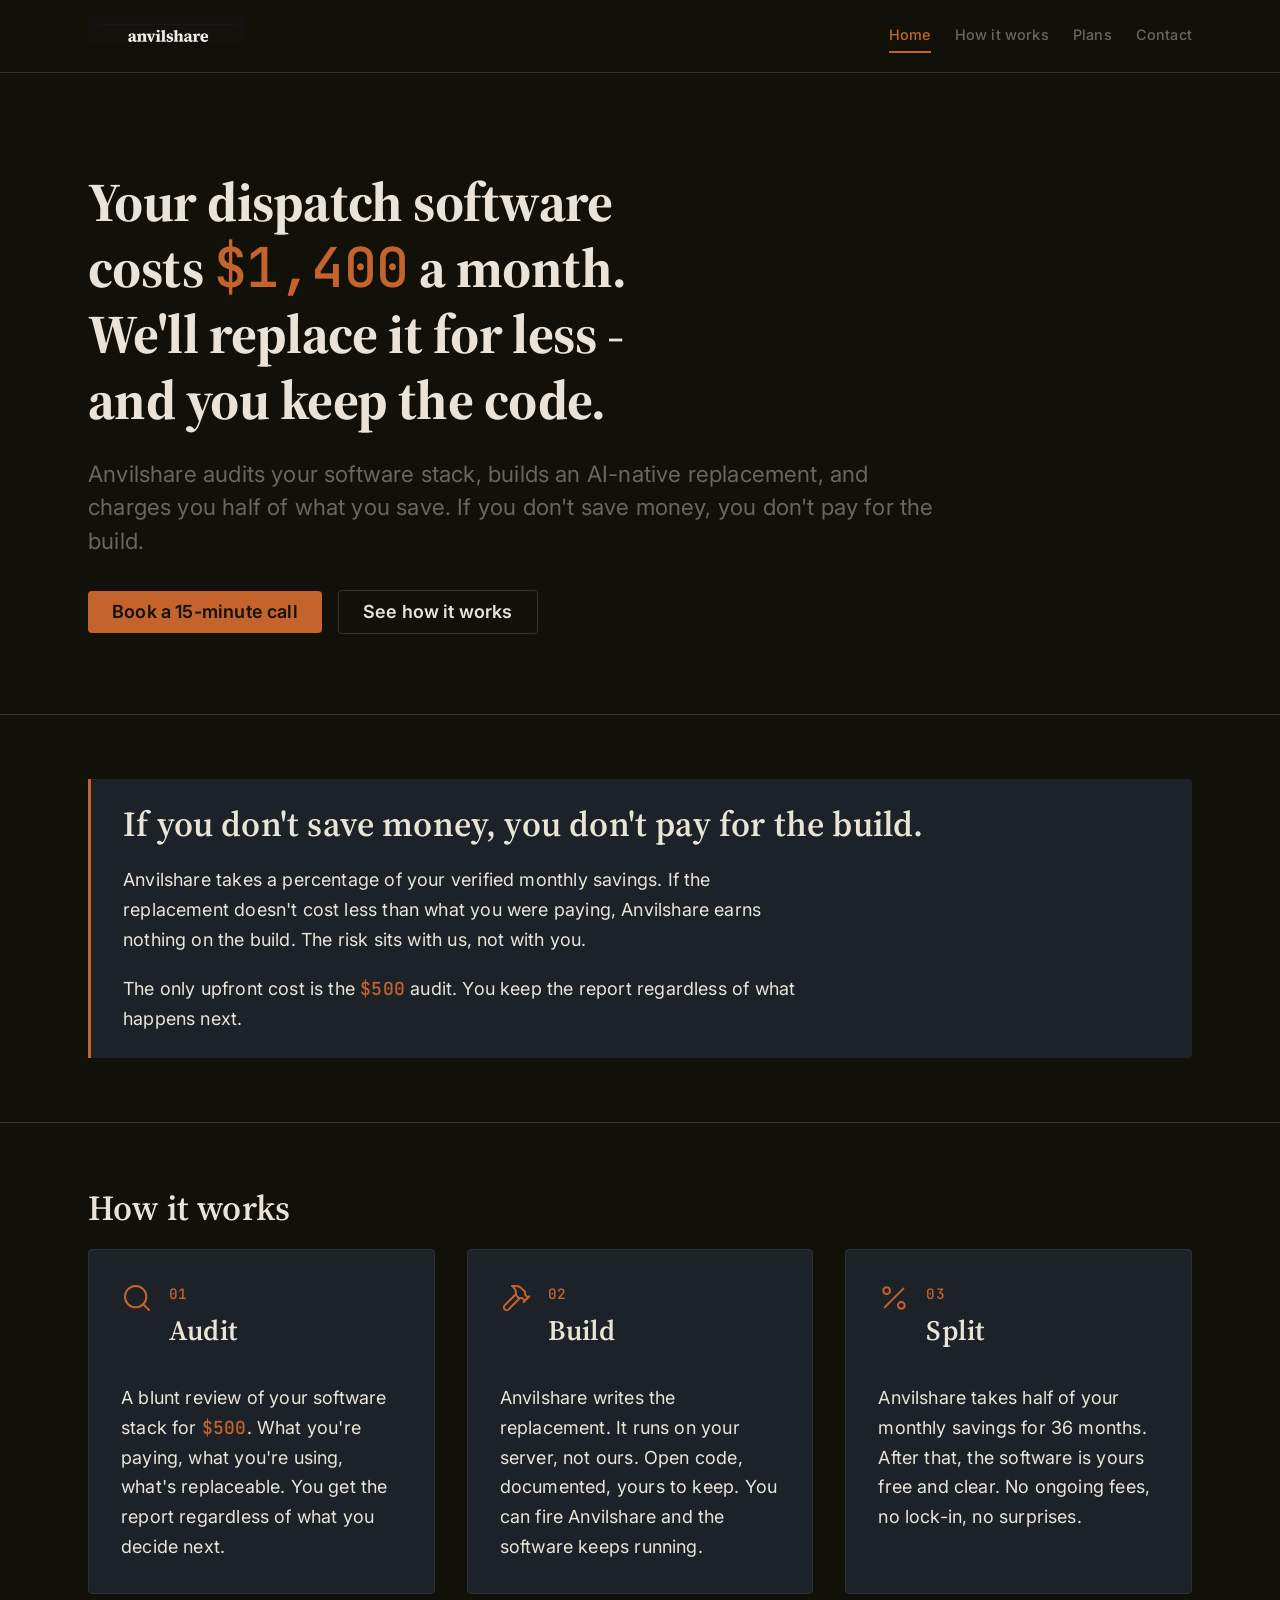
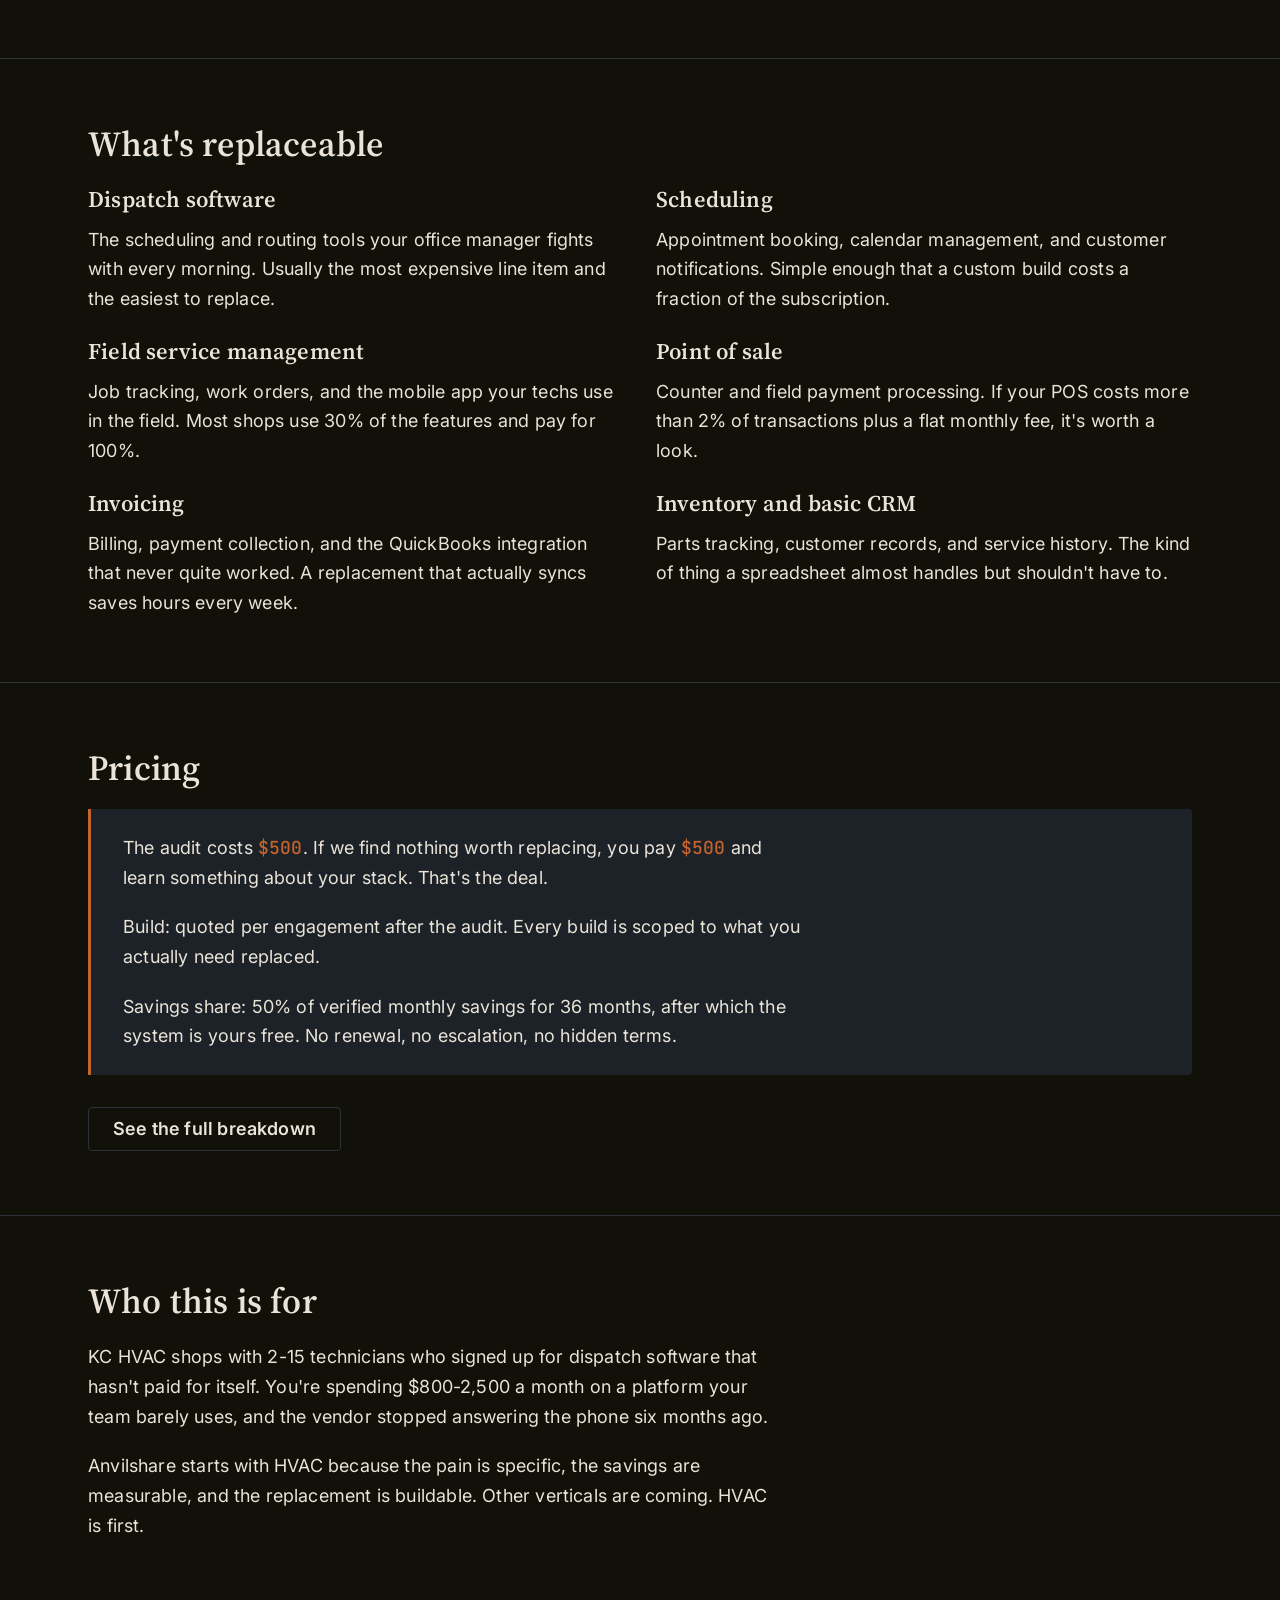
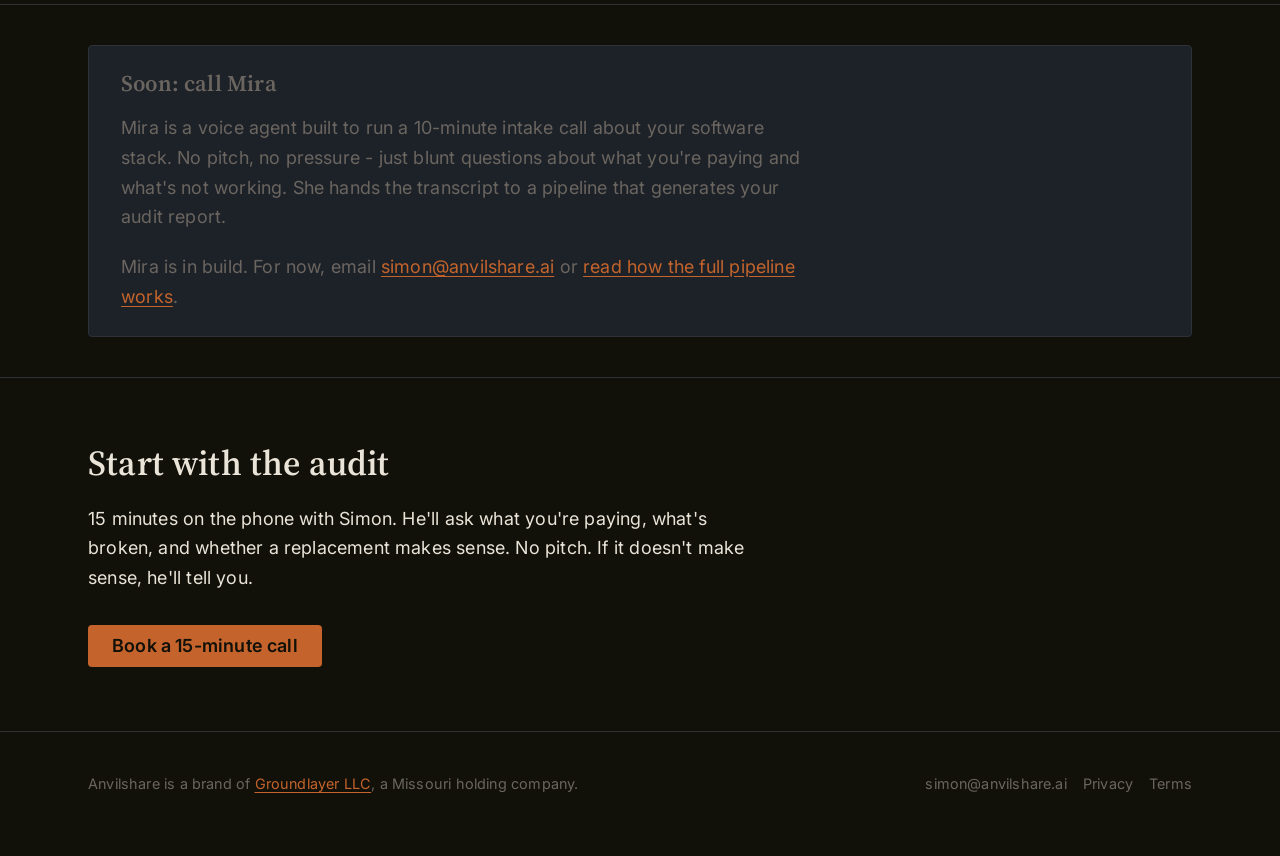
==== index.html @ 8e8bcecc "Swap SVG logo to baked PNG; drop scratch BRIEF The wordmark SVG referenced Google Fonts by name, whi" ====
<!DOCTYPE html>
<html lang="en">
<head>
  <meta charset="utf-8">
  <meta name="viewport" content="width=device-width, initial-scale=1">
  <title>Anvilshare - Replace your expensive software. Keep the code.</title>
  <meta name="description" content="Anvilshare audits your software stack, builds an AI-native replacement, and charges you half of what you save. If you don't save money, you don't pay for the build.">
  <link rel="icon" href="/assets/favicon.svg" type="image/svg+xml">
  <link rel="preconnect" href="https://fonts.googleapis.com">
  <link rel="preconnect" href="https://fonts.gstatic.com" crossorigin>
  <link href="https://fonts.googleapis.com/css2?family=Source+Serif+4:wght@400;600;700&family=Inter:wght@400;500;600;700&family=JetBrains+Mono:wght@400;500&display=swap" rel="stylesheet">
  <link rel="stylesheet" href="/css/site.css">
</head>
<body>

  <a href="#main" class="skip-link">Skip to content</a>

  <!-- Header -->
  <header class="site-header">
    <div class="container">
      <a href="/" aria-label="Anvilshare home">
        <img src="/assets/logo.png" alt="Anvilshare wordmark, lowercase heavy serif with an amber bar beneath." class="site-logo" width="280" height="70">
      </a>
      <nav class="site-nav" aria-label="Main navigation">
        <a href="/" aria-current="page">Home</a>
        <a href="/how-it-works.html">How it works</a>
        <a href="/plans.html">Plans</a>
        <a href="/contact.html">Contact</a>
      </nav>
    </div>
  </header>

  <!-- Main content -->
  <main id="main">

    <!-- Hero -->
    <section class="hero">
      <div class="container">
        <h1>Your dispatch software costs <span class="mono-price">$1,400</span> a month. We'll replace it for less - and you keep the code.</h1>
        <p class="subhead">Anvilshare audits your software stack, builds an AI-native replacement, and charges you half of what you save. If you don't save money, you don't pay for the build.</p>
        <div class="cta-group">
          <a href="mailto:simon@anvilshare.ai?subject=Anvilshare%20intro%20call&amp;body=Hi%20Simon,%20I%27d%20like%20to%20set%20up%20a%2015-minute%20call%20to%20talk%20about..." class="btn btn-primary">Book a 15-minute call</a>
          <a href="/how-it-works.html" class="btn btn-secondary">See how it works</a>
        </div>
      </div>
    </section>

    <hr class="rule">

    <!-- The bet -->
    <section class="section" aria-labelledby="the-bet">
      <div class="container">
        <div class="callout">
          <h2 id="the-bet">If you don't save money, you don't pay for the build.</h2>
          <p>Anvilshare takes a percentage of your verified monthly savings. If the replacement doesn't cost less than what you were paying, Anvilshare earns nothing on the build. The risk sits with us, not with you.</p>
          <p>The only upfront cost is the <span class="mono-price">$500</span> audit. You keep the report regardless of what happens next.</p>
        </div>
      </div>
    </section>

    <hr class="rule">

    <!-- How it works - Wright triplet -->
    <section class="section" aria-labelledby="how-it-works">
      <div class="container">
        <h2 id="how-it-works">How it works</h2>
        <div class="grid-3">

          <!-- Step 1: Audit -->
          <div class="card">
            <div class="card-header">
              <svg class="card-icon" xmlns="http://www.w3.org/2000/svg" width="32" height="32" viewBox="0 0 24 24" fill="none" stroke="currentColor" stroke-width="1.5" stroke-linecap="round" stroke-linejoin="round" aria-hidden="true"><circle cx="11" cy="11" r="8"/><path d="m21 21-4.3-4.3"/></svg>
              <div>
                <p class="step-number">01</p>
                <h3>Audit</h3>
              </div>
            </div>
            <p>A blunt review of your software stack for <span class="mono-price">$500</span>. What you're paying, what you're using, what's replaceable. You get the report regardless of what you decide next.</p>
          </div>

          <!-- Step 2: Build -->
          <div class="card">
            <div class="card-header">
              <svg class="card-icon" xmlns="http://www.w3.org/2000/svg" width="32" height="32" viewBox="0 0 24 24" fill="none" stroke="currentColor" stroke-width="1.5" stroke-linecap="round" stroke-linejoin="round" aria-hidden="true"><path d="m15 12-8.5 8.5c-.83.83-2.17.83-3 0 0 0 0 0 0 0a2.12 2.12 0 0 1 0-3L12 9"/><path d="M17.64 15 22 10.64"/><path d="m20.91 11.7-1.25-1.25c-.6-.6-.93-1.4-.93-2.25v-.86L16.01 4.6a5.56 5.56 0 0 0-3.94-1.64H9l.92.82A6.18 6.18 0 0 1 12 8.4v1.56l2 2h2.47l2.26 1.91"/></svg>
              <div>
                <p class="step-number">02</p>
                <h3>Build</h3>
              </div>
            </div>
            <p>Anvilshare writes the replacement. It runs on your server, not ours. Open code, documented, yours to keep. You can fire Anvilshare and the software keeps running.</p>
          </div>

          <!-- Step 3: Split -->
          <div class="card">
            <div class="card-header">
              <svg class="card-icon" xmlns="http://www.w3.org/2000/svg" width="32" height="32" viewBox="0 0 24 24" fill="none" stroke="currentColor" stroke-width="1.5" stroke-linecap="round" stroke-linejoin="round" aria-hidden="true"><line x1="19" y1="5" x2="5" y2="19"/><circle cx="6.5" cy="6.5" r="2.5"/><circle cx="17.5" cy="17.5" r="2.5"/></svg>
              <div>
                <p class="step-number">03</p>
                <h3>Split</h3>
              </div>
            </div>
            <p>Anvilshare takes half of your monthly savings for 36 months. After that, the software is yours free and clear. No ongoing fees, no lock-in, no surprises.</p>
          </div>

        </div>
      </div>
    </section>

    <hr class="rule">

    <!-- What's replaceable -->
    <section class="section" aria-labelledby="replaceable">
      <div class="container">
        <h2 id="replaceable">What's replaceable</h2>
        <div class="grid-2">
          <div>
            <h4>Dispatch software</h4>
            <p>The scheduling and routing tools your office manager fights with every morning. Usually the most expensive line item and the easiest to replace.</p>

            <h4 class="mt-6">Field service management</h4>
            <p>Job tracking, work orders, and the mobile app your techs use in the field. Most shops use 30% of the features and pay for 100%.</p>

            <h4 class="mt-6">Invoicing</h4>
            <p>Billing, payment collection, and the QuickBooks integration that never quite worked. A replacement that actually syncs saves hours every week.</p>
          </div>
          <div>
            <h4>Scheduling</h4>
            <p>Appointment booking, calendar management, and customer notifications. Simple enough that a custom build costs a fraction of the subscription.</p>

            <h4 class="mt-6">Point of sale</h4>
            <p>Counter and field payment processing. If your POS costs more than 2% of transactions plus a flat monthly fee, it's worth a look.</p>

            <h4 class="mt-6">Inventory and basic CRM</h4>
            <p>Parts tracking, customer records, and service history. The kind of thing a spreadsheet almost handles but shouldn't have to.</p>
          </div>
        </div>
      </div>
    </section>

    <hr class="rule">

    <!-- Pricing row -->
    <section class="section" aria-labelledby="pricing">
      <div class="container">
        <h2 id="pricing">Pricing</h2>
        <div class="callout">
          <p>The audit costs <span class="mono-price">$500</span>. If we find nothing worth replacing, you pay <span class="mono-price">$500</span> and learn something about your stack. That's the deal.</p>
          <p>Build: quoted per engagement after the audit. Every build is scoped to what you actually need replaced.</p>
          <p>Savings share: 50% of verified monthly savings for 36 months, after which the system is yours free. No renewal, no escalation, no hidden terms.</p>
        </div>
        <div class="cta-group">
          <a href="/plans.html" class="btn btn-secondary">See the full breakdown</a>
        </div>
      </div>
    </section>

    <hr class="rule">

    <!-- Who this is for -->
    <section class="section" aria-labelledby="who">
      <div class="container">
        <h2 id="who">Who this is for</h2>
        <p>KC HVAC shops with 2-15 technicians who signed up for dispatch software that hasn't paid for itself. You're spending $800-2,500 a month on a platform your team barely uses, and the vendor stopped answering the phone six months ago.</p>
        <p>Anvilshare starts with HVAC because the pain is specific, the savings are measurable, and the replacement is buildable. Other verticals are coming. HVAC is first.</p>
      </div>
    </section>

    <hr class="rule">

    <!-- Mira tease -->
    <section class="section-sm" aria-labelledby="mira">
      <div class="container">
        <div class="mira-panel">
          <h3 id="mira">Soon: call Mira</h3>
          <p class="text-muted">Mira is a voice agent built to run a 10-minute intake call about your software stack. No pitch, no pressure - just blunt questions about what you're paying and what's not working. She hands the transcript to a pipeline that generates your audit report.</p>
          <p class="text-muted">Mira is in build. For now, email <a href="mailto:simon@anvilshare.ai">simon@anvilshare.ai</a> or <a href="/how-it-works.html">read how the full pipeline works</a>.</p>
        </div>
      </div>
    </section>

    <hr class="rule">

    <!-- Final CTA -->
    <section class="section" aria-labelledby="cta-final">
      <div class="container">
        <h2 id="cta-final">Start with the audit</h2>
        <p>15 minutes on the phone with Simon. He'll ask what you're paying, what's broken, and whether a replacement makes sense. No pitch. If it doesn't make sense, he'll tell you.</p>
        <div class="cta-group">
          <a href="mailto:simon@anvilshare.ai?subject=Anvilshare%20intro%20call&amp;body=Hi%20Simon,%20I%27d%20like%20to%20set%20up%20a%2015-minute%20call%20to%20talk%20about..." class="btn btn-primary">Book a 15-minute call</a>
        </div>
      </div>
    </section>

  </main>

  <!-- Footer -->
  <footer class="site-footer">
    <div class="container">
      <div class="footer-inner">
        <p>Anvilshare is a brand of <a href="https://groundlayer.co">Groundlayer LLC</a>, a Missouri holding company.</p>
        <ul class="footer-links">
          <li><a href="mailto:simon@anvilshare.ai">simon@anvilshare.ai</a></li>
          <li><a href="/privacy.html">Privacy</a></li>
          <li><a href="/terms.html">Terms</a></li>
        </ul>
      </div>
    </div>
  </footer>

</body>
</html>
---- css/site.css ----
/* ==========================================================================
   Anvilshare - Forge Flavor
   Single stylesheet. No frameworks. Hand-written.
   Family law: BRAND-FAMILY.md | Flavor: anvilshare/BRAND.md
   ========================================================================== */

/* --------------------------------------------------------------------------
   1. Custom Properties (Flavor Tokens)
   -------------------------------------------------------------------------- */

:root {
  /* Palette */
  --forge-dark: #111009;
  --steel: #1D2228;
  --iron-glow: #C4642C;
  --ember: #E8960E;
  --chalk: #EAE4D8;
  --ash: #6B6560;
  --rule: #2E3238;
  --success: #2E7D52;
  --error: #B03030;

  /* Derived */
  --iron-glow-hover: #A85323;
  --steel-alt: #252D35;

  /* Typography */
  --font-display: "Source Serif 4", Georgia, serif;
  --font-body: "Inter", system-ui, sans-serif;
  --font-mono: "JetBrains Mono", "Courier New", monospace;

  /* Type scale: 1.250 Major Third, base 18px */
  --text-xs: 0.64rem;     /* ~11.5px */
  --text-sm: 0.8rem;      /* ~14.4px */
  --text-base: 1rem;      /* 18px */
  --text-md: 1.25rem;     /* 22.5px */
  --text-lg: 1.563rem;    /* ~28px */
  --text-xl: 1.953rem;    /* ~35px */
  --text-2xl: 2.441rem;   /* ~44px */
  --text-3xl: 3.052rem;   /* ~55px */

  /* Spacing (4px base) */
  --space-1: 4px;
  --space-2: 8px;
  --space-3: 12px;
  --space-4: 16px;
  --space-5: 20px;
  --space-6: 24px;
  --space-8: 32px;
  --space-10: 40px;
  --space-12: 48px;
  --space-16: 64px;
  --space-20: 80px;
  --space-24: 96px;

  /* Layout */
  --max-width: 1200px;
  --max-line: 62ch;
  --baseline: 8px;
  --radius: 4px;
  --radius-none: 0px;

  /* Shadows (dark ground values) */
  --shadow-rest: 0 1px 2px rgba(0,0,0,0.2);
  --shadow-hover: 0 4px 12px rgba(0,0,0,0.25);

  /* Focus */
  --focus-ring: 2px solid var(--iron-glow);
  --focus-offset: 2px;
}

/* --------------------------------------------------------------------------
   2. Reset + Base
   -------------------------------------------------------------------------- */

*,
*::before,
*::after {
  box-sizing: border-box;
  margin: 0;
  padding: 0;
}

html {
  font-size: 18px;
  -webkit-text-size-adjust: 100%;
  scroll-behavior: smooth;
}

body {
  font-family: var(--font-body);
  font-size: var(--text-base);
  font-weight: 400;
  line-height: 1.65;
  letter-spacing: 0.01em;
  color: var(--chalk);
  background-color: var(--forge-dark);
  -webkit-font-smoothing: antialiased;
  -moz-osx-font-smoothing: grayscale;
}

img,
svg {
  display: block;
  max-width: 100%;
  height: auto;
}

a {
  color: var(--iron-glow);
  text-decoration: underline;
  text-underline-offset: 3px;
  transition: color 0.15s ease;
}

a:hover {
  color: var(--ember);
}

a:focus-visible {
  outline: var(--focus-ring);
  outline-offset: var(--focus-offset);
  border-radius: 2px;
}

::selection {
  background-color: var(--iron-glow);
  color: var(--forge-dark);
}

/* --------------------------------------------------------------------------
   3. Typography
   -------------------------------------------------------------------------- */

h1, h2, h3, h4, h5, h6 {
  font-family: var(--font-display);
  font-weight: 700;
  line-height: 1.2;
  color: var(--chalk);
  text-align: left;
}

h1 {
  font-size: var(--text-2xl);
  letter-spacing: -0.01em;
  margin-bottom: var(--space-6);
}

h2 {
  font-size: var(--text-xl);
  font-weight: 600;
  margin-bottom: var(--space-5);
}

h3 {
  font-size: var(--text-lg);
  font-weight: 600;
  margin-bottom: var(--space-4);
}

h4 {
  font-size: var(--text-md);
  font-weight: 600;
  margin-bottom: var(--space-3);
}

p {
  max-width: var(--max-line);
  margin-bottom: var(--space-5);
}

p:last-child {
  margin-bottom: 0;
}

strong {
  font-weight: 600;
}

small {
  font-size: var(--text-sm);
  color: var(--ash);
}

.mono {
  font-family: var(--font-mono);
  font-weight: 400;
}

.mono-price {
  font-family: var(--font-mono);
  font-weight: 500;
  color: var(--iron-glow);
}

.text-muted {
  color: var(--ash);
}

.text-ember {
  color: var(--ember);
}

/* --------------------------------------------------------------------------
   4. Layout
   -------------------------------------------------------------------------- */

.container {
  width: 100%;
  max-width: var(--max-width);
  margin: 0 auto;
  padding-left: var(--space-6);
  padding-right: var(--space-6);
}

.section {
  padding-top: var(--space-16);
  padding-bottom: var(--space-16);
}

.section-sm {
  padding-top: var(--space-10);
  padding-bottom: var(--space-10);
}

/* Wright pencil line */
.rule {
  border: none;
  border-top: 1px solid var(--rule);
  margin: 0;
}

.rule-section {
  border: none;
  border-top: 1px solid var(--rule);
  margin: var(--space-16) 0;
}

/* Grid: Wright triplet (3-column) */
.grid-3 {
  display: grid;
  grid-template-columns: 1fr;
  gap: var(--space-8);
}

.grid-2 {
  display: grid;
  grid-template-columns: 1fr;
  gap: var(--space-8);
}

/* --------------------------------------------------------------------------
   5. Header + Navigation
   -------------------------------------------------------------------------- */

.site-header {
  border-bottom: 1px solid var(--rule);
  padding: var(--space-4) 0;
}

.site-header .container {
  display: flex;
  align-items: center;
  justify-content: space-between;
  gap: var(--space-6);
}

.site-logo {
  display: block;
  height: 40px;
  width: auto;
  flex-shrink: 0;
}

.site-logo:focus-visible {
  outline: var(--focus-ring);
  outline-offset: var(--focus-offset);
}

.site-nav {
  display: flex;
  align-items: center;
  gap: var(--space-6);
  overflow-x: auto;
  -webkit-overflow-scrolling: touch;
  scrollbar-width: none;
}

.site-nav::-webkit-scrollbar {
  display: none;
}

.site-nav a {
  font-family: var(--font-body);
  font-size: var(--text-sm);
  font-weight: 500;
  color: var(--ash);
  text-decoration: none;
  white-space: nowrap;
  padding: var(--space-1) 0;
  border-bottom: 2px solid transparent;
  transition: color 0.15s ease, border-color 0.15s ease;
}

.site-nav a:hover,
.site-nav a[aria-current="page"] {
  color: var(--iron-glow);
  border-bottom-color: var(--iron-glow);
}

.site-nav a:focus-visible {
  outline: var(--focus-ring);
  outline-offset: var(--focus-offset);
  border-radius: 2px;
}

/* --------------------------------------------------------------------------
   6. Buttons
   -------------------------------------------------------------------------- */

.btn {
  display: inline-block;
  font-family: var(--font-body);
  font-size: var(--text-base);
  font-weight: 600;
  line-height: 1;
  text-decoration: none;
  border: none;
  border-radius: var(--radius);
  cursor: pointer;
  transition: background-color 0.15s ease;
  padding: var(--space-3) var(--space-6);
}

.btn:focus-visible {
  outline: var(--focus-ring);
  outline-offset: var(--focus-offset);
}

.btn-primary {
  background-color: var(--iron-glow);
  color: var(--forge-dark);
}

.btn-primary:hover {
  background-color: var(--iron-glow-hover);
  color: var(--forge-dark);
}

.btn-secondary {
  background-color: transparent;
  color: var(--chalk);
  border: 1px solid var(--rule);
}

.btn-secondary:hover {
  border-color: var(--ash);
  color: var(--chalk);
}

.btn-ghost {
  background-color: transparent;
  color: var(--iron-glow);
  padding: var(--space-2) var(--space-4);
}

.btn-ghost:hover {
  color: var(--ember);
}

.cta-group {
  display: flex;
  flex-wrap: wrap;
  align-items: center;
  gap: var(--space-4);
  margin-top: var(--space-8);
}

/* --------------------------------------------------------------------------
   7. Cards + Surfaces
   -------------------------------------------------------------------------- */

.card {
  background-color: var(--steel);
  border: 1px solid var(--rule);
  border-radius: var(--radius);
  padding: var(--space-8);
}

.card-header {
  display: flex;
  align-items: flex-start;
  gap: var(--space-4);
  margin-bottom: var(--space-5);
}

.card-icon {
  color: var(--iron-glow);
  flex-shrink: 0;
}

.callout {
  background-color: var(--steel);
  border-left: 3px solid var(--iron-glow);
  padding: var(--space-6) var(--space-8);
  border-radius: 0 var(--radius) var(--radius) 0;
}

.callout p {
  max-width: var(--max-line);
}

.surface-alt {
  background-color: var(--steel);
}

/* --------------------------------------------------------------------------
   8. Tables (zebra - steel/forge alternating)
   -------------------------------------------------------------------------- */

.table-wrap {
  overflow-x: auto;
  -webkit-overflow-scrolling: touch;
}

table {
  width: 100%;
  border-collapse: collapse;
  font-size: var(--text-base);
}

thead th {
  font-family: var(--font-display);
  font-weight: 600;
  font-size: var(--text-sm);
  letter-spacing: 0.04em;
  text-align: left;
  color: var(--ash);
  padding: var(--space-3) var(--space-4);
  border-bottom: 1px solid var(--rule);
}

tbody td {
  padding: var(--space-4);
  vertical-align: top;
  border-bottom: 1px solid var(--rule);
}

tbody tr:nth-child(odd) {
  background-color: var(--steel);
}

tbody tr:nth-child(even) {
  background-color: var(--forge-dark);
}

td .mono-price {
  font-size: var(--text-md);
}

/* --------------------------------------------------------------------------
   9. Hero
   -------------------------------------------------------------------------- */

.hero {
  padding-top: var(--space-20);
  padding-bottom: var(--space-16);
}

.hero h1 {
  font-size: var(--text-2xl);
  max-width: 20ch;
}

.hero .subhead {
  font-size: var(--text-md);
  color: var(--ash);
  max-width: var(--max-line);
  line-height: 1.5;
}

/* --------------------------------------------------------------------------
   10. How-it-works triplet
   -------------------------------------------------------------------------- */

.step-number {
  font-family: var(--font-mono);
  font-size: var(--text-sm);
  color: var(--iron-glow);
  font-weight: 500;
  margin-bottom: var(--space-2);
}

/* --------------------------------------------------------------------------
   11. FAQ
   -------------------------------------------------------------------------- */

.faq-item {
  padding: var(--space-6) 0;
  border-bottom: 1px solid var(--rule);
}

.faq-item:first-child {
  border-top: 1px solid var(--rule);
}

.faq-q {
  font-family: var(--font-display);
  font-size: var(--text-md);
  font-weight: 600;
  color: var(--chalk);
  margin-bottom: var(--space-3);
}

.faq-a {
  color: var(--ash);
  max-width: var(--max-line);
}

.faq-a p {
  color: var(--ash);
}

/* --------------------------------------------------------------------------
   12. Mira tease panel
   -------------------------------------------------------------------------- */

.mira-panel {
  background-color: var(--steel);
  border: 1px solid var(--rule);
  border-radius: var(--radius);
  padding: var(--space-6) var(--space-8);
}

.mira-panel h3 {
  font-size: var(--text-md);
  color: var(--ash);
}

.mira-panel.mira-disabled {
  opacity: 0.5;
}

/* --------------------------------------------------------------------------
   13. Footer
   -------------------------------------------------------------------------- */

.site-footer {
  border-top: 1px solid var(--rule);
  padding: var(--space-10) 0;
  font-size: var(--text-sm);
  color: var(--ash);
}

.footer-inner {
  display: flex;
  flex-wrap: wrap;
  justify-content: space-between;
  align-items: flex-start;
  gap: var(--space-6);
}

.footer-links {
  display: flex;
  flex-wrap: wrap;
  gap: var(--space-4);
  list-style: none;
}

.footer-links a {
  color: var(--ash);
  font-size: var(--text-sm);
  text-decoration: none;
}

.footer-links a:hover {
  color: var(--iron-glow);
}

/* --------------------------------------------------------------------------
   14. Utility classes
   -------------------------------------------------------------------------- */

.sr-only {
  position: absolute;
  width: 1px;
  height: 1px;
  padding: 0;
  margin: -1px;
  overflow: hidden;
  clip: rect(0, 0, 0, 0);
  white-space: nowrap;
  border: 0;
}

.mt-0 { margin-top: 0; }
.mb-0 { margin-bottom: 0; }
.mt-4 { margin-top: var(--space-4); }
.mt-6 { margin-top: var(--space-6); }
.mt-8 { margin-top: var(--space-8); }
.mb-4 { margin-bottom: var(--space-4); }
.mb-8 { margin-bottom: var(--space-8); }

/* --------------------------------------------------------------------------
   15. Focus + Accessibility
   -------------------------------------------------------------------------- */

:focus-visible {
  outline: var(--focus-ring);
  outline-offset: var(--focus-offset);
}

:focus:not(:focus-visible) {
  outline: none;
}

/* Skip link */
.skip-link {
  position: absolute;
  top: -100%;
  left: var(--space-4);
  background: var(--iron-glow);
  color: var(--forge-dark);
  padding: var(--space-2) var(--space-4);
  border-radius: var(--radius);
  font-weight: 600;
  z-index: 1000;
  text-decoration: none;
}

.skip-link:focus {
  top: var(--space-2);
}

/* --------------------------------------------------------------------------
   16. Reduced motion
   -------------------------------------------------------------------------- */

@media (prefers-reduced-motion: reduce) {
  *,
  *::before,
  *::after {
    transition-duration: 0.01ms !important;
    animation-duration: 0.01ms !important;
    scroll-behavior: auto !important;
  }
}

/* --------------------------------------------------------------------------
   17. Print styles
   -------------------------------------------------------------------------- */

@media print {
  body {
    background: #fff;
    color: #000;
  }

  .site-header,
  .site-footer,
  .btn,
  .cta-group,
  .mira-panel {
    display: none;
  }

  a {
    color: #000;
    text-decoration: underline;
  }

  a[href]::after {
    content: " (" attr(href) ")";
    font-size: 0.8em;
    color: #555;
  }

  h1, h2, h3, h4 {
    color: #000;
    page-break-after: avoid;
  }

  .card,
  .callout,
  .surface-alt {
    background: #fff;
    border: 1px solid #ccc;
    box-shadow: none;
  }

  table {
    border: 1px solid #ccc;
  }

  tbody tr:nth-child(odd) {
    background: #f5f5f5;
  }

  tbody tr:nth-child(even) {
    background: #fff;
  }
}

/* --------------------------------------------------------------------------
   18. Responsive - Mobile first
   -------------------------------------------------------------------------- */

/* Tablet: 640px+ */
@media (min-width: 640px) {
  .grid-2 {
    grid-template-columns: 1fr 1fr;
  }

  .hero h1 {
    font-size: var(--text-2xl);
  }
}

/* Desktop: 900px+ */
@media (min-width: 900px) {
  .grid-3 {
    grid-template-columns: 1fr 1fr 1fr;
  }

  .hero {
    padding-top: var(--space-24);
    padding-bottom: var(--space-20);
  }

  .hero h1 {
    font-size: var(--text-3xl);
    max-width: 22ch;
  }

  .hero .subhead {
    font-size: var(--text-md);
  }

  .container {
    padding-left: var(--space-10);
    padding-right: var(--space-10);
  }
}

/* Wide: 1200px+ */
@media (min-width: 1200px) {
  .container {
    padding-left: var(--space-12);
    padding-right: var(--space-12);
  }
}
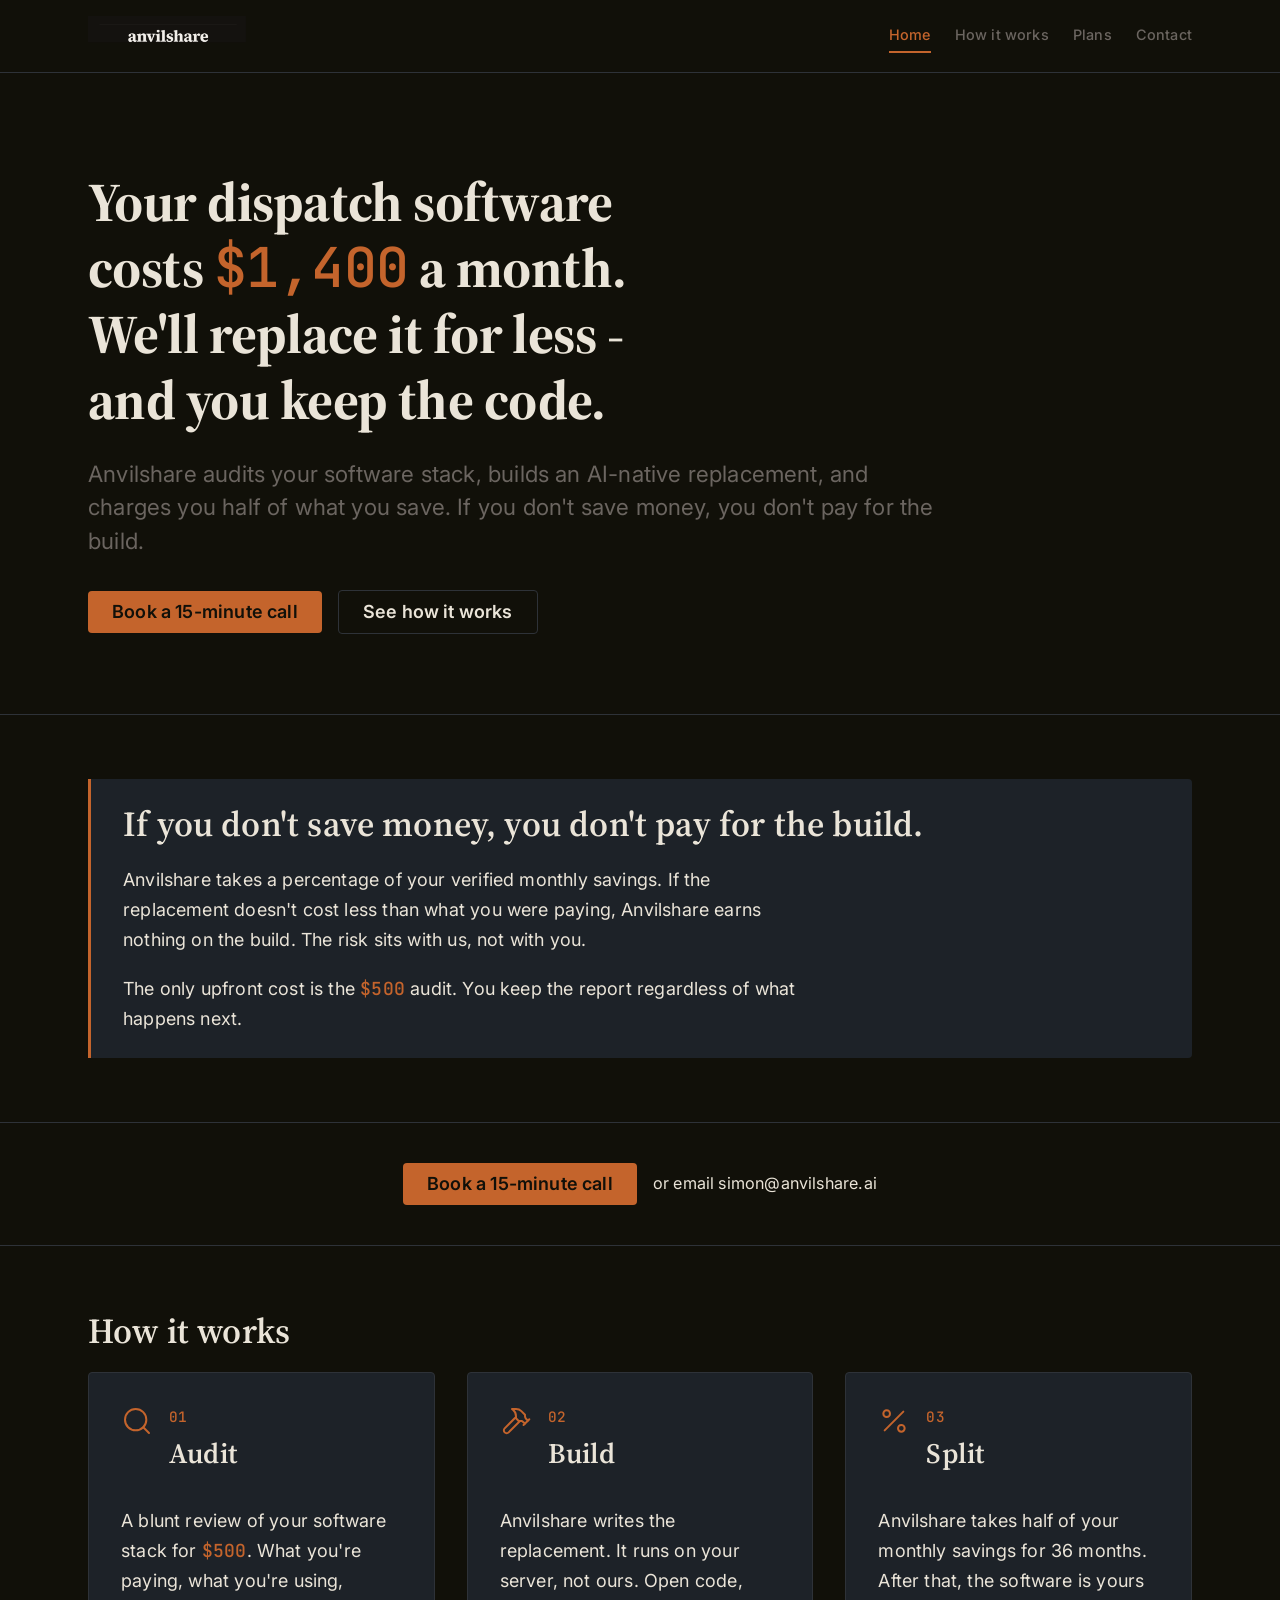
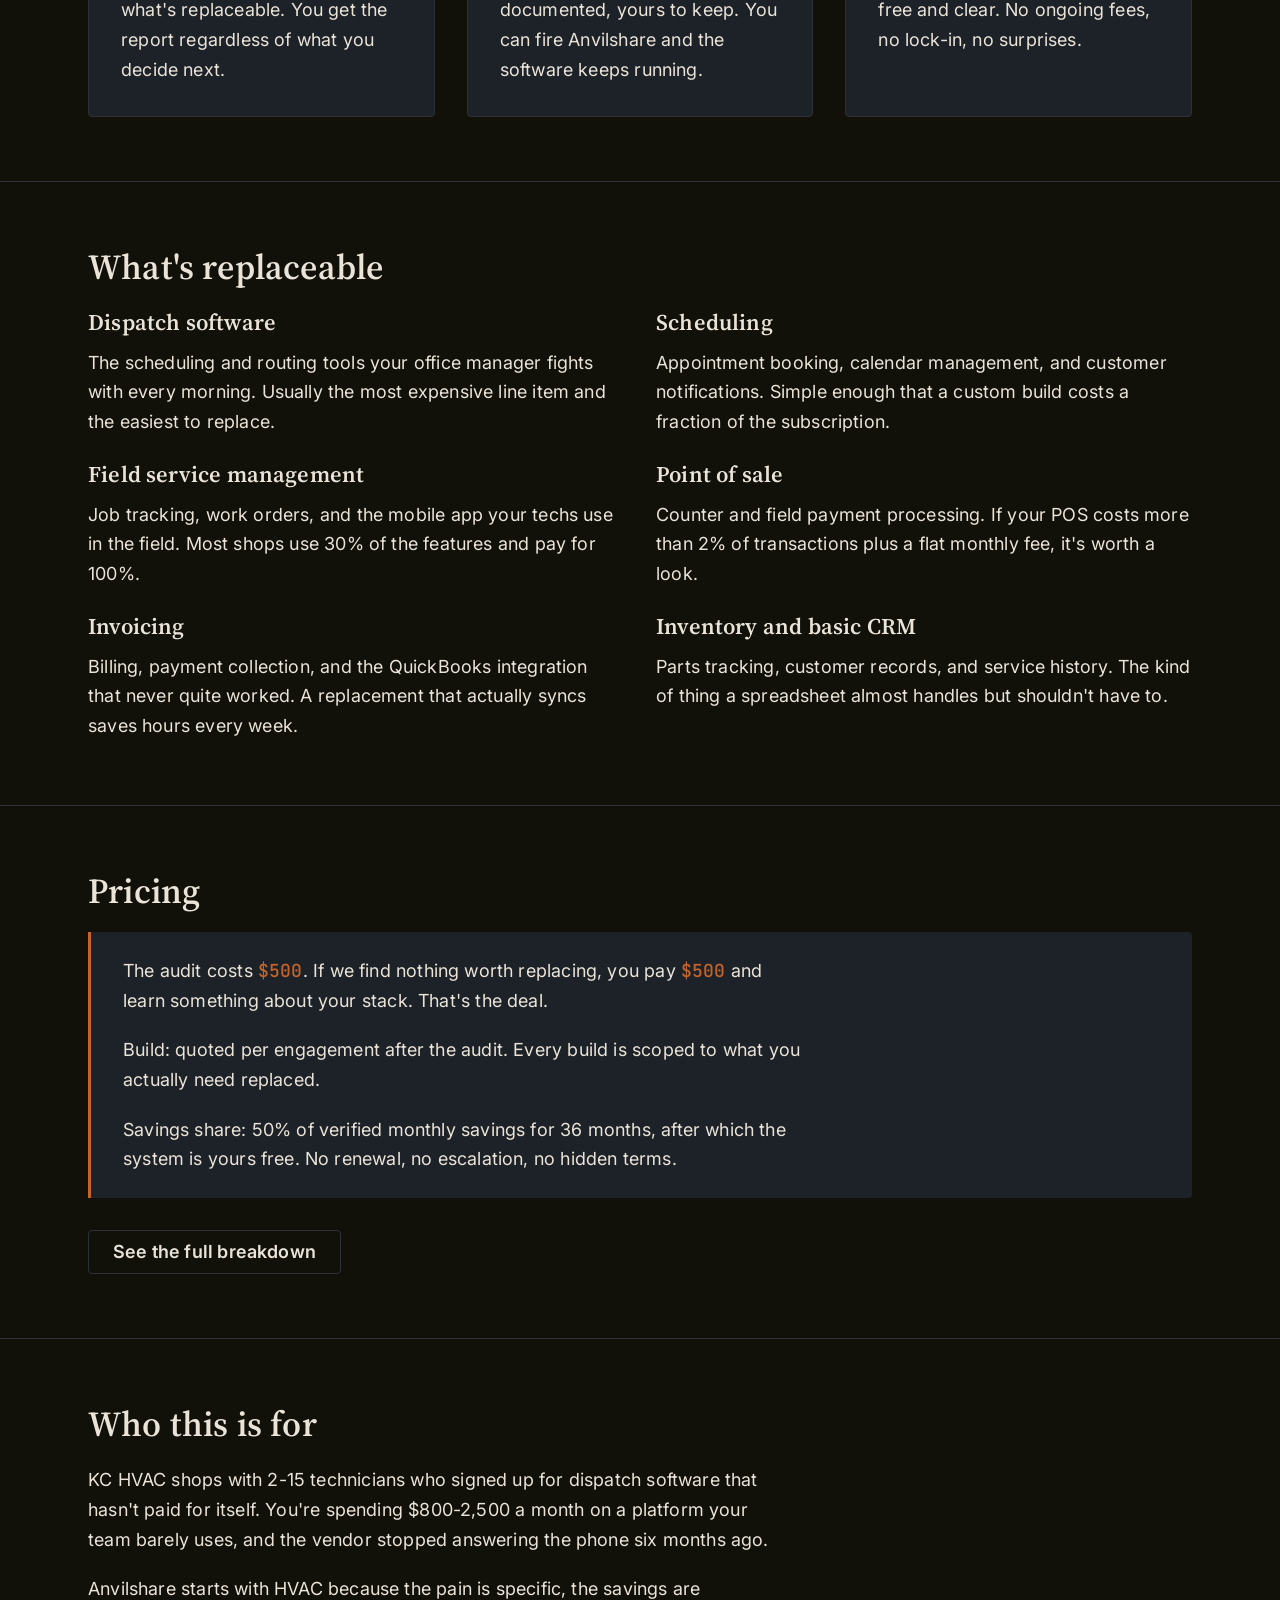
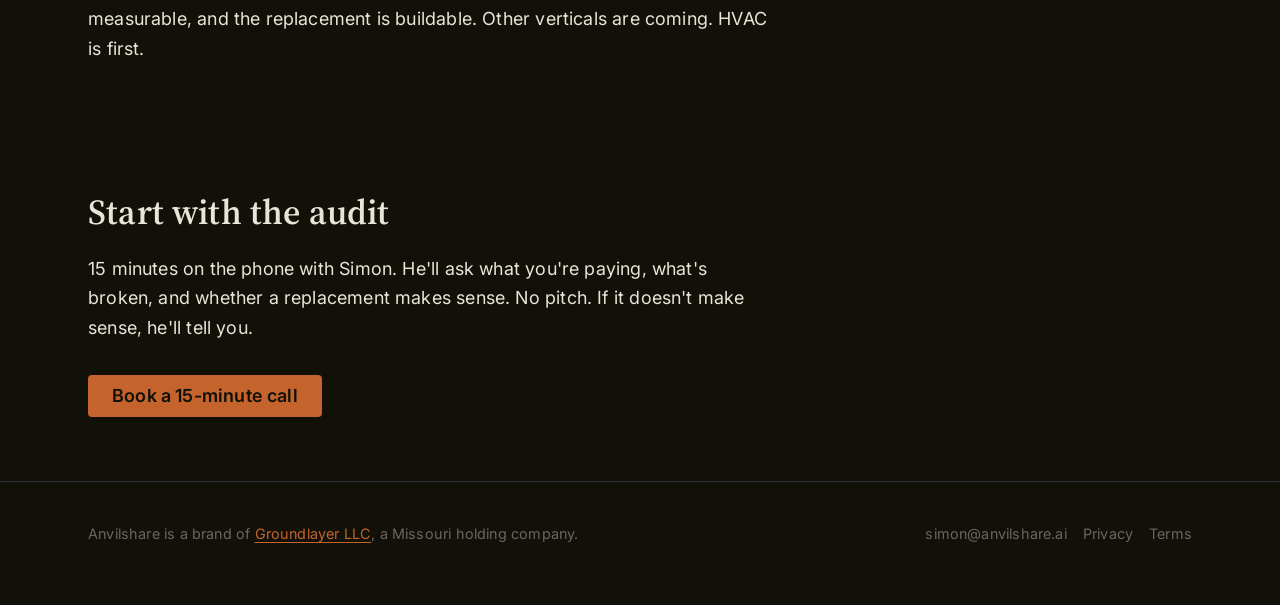
==== commit 3632e5a9: "Add mid-page CTA after risk-reversal section, cut Mira tease" ====
--- a/index.html
+++ b/index.html
@@ -60,6 +60,18 @@
 
     <hr class="rule">
 
+    <!-- Mid-page CTA -->
+    <section class="section-sm cta-mid" aria-label="Call to action">
+      <div class="container">
+        <div class="cta-group">
+          <a href="mailto:simon@anvilshare.ai?subject=Anvilshare%20intro%20call&amp;body=Hi%20Simon,%20I%27d%20like%20to%20set%20up%20a%2015-minute%20call%20to%20talk%20about..." class="btn btn-primary">Book a 15-minute call</a>
+          <span class="cta-aside">or email <a href="mailto:simon@anvilshare.ai">simon@anvilshare.ai</a></span>
+        </div>
+      </div>
+    </section>
+
+    <hr class="rule">
+
     <!-- How it works - Wright triplet -->
     <section class="section" aria-labelledby="how-it-works">
       <div class="container">
@@ -165,21 +177,6 @@
       </div>
     </section>
 
-    <hr class="rule">
-
-    <!-- Mira tease -->
-    <section class="section-sm" aria-labelledby="mira">
-      <div class="container">
-        <div class="mira-panel">
-          <h3 id="mira">Soon: call Mira</h3>
-          <p class="text-muted">Mira is a voice agent built to run a 10-minute intake call about your software stack. No pitch, no pressure - just blunt questions about what you're paying and what's not working. She hands the transcript to a pipeline that generates your audit report.</p>
-          <p class="text-muted">Mira is in build. For now, email <a href="mailto:simon@anvilshare.ai">simon@anvilshare.ai</a> or <a href="/how-it-works.html">read how the full pipeline works</a>.</p>
-        </div>
-      </div>
-    </section>
-
-    <hr class="rule">
-
     <!-- Final CTA -->
     <section class="section" aria-labelledby="cta-final">
       <div class="container">
--- a/css/site.css
+++ b/css/site.css
@@ -376,6 +376,29 @@
   margin-top: var(--space-8);
 }
 
+.cta-mid {
+  text-align: center;
+}
+
+.cta-mid .cta-group {
+  justify-content: center;
+  margin-top: 0;
+}
+
+.cta-aside {
+  font-size: 0.9rem;
+  color: var(--smoke);
+}
+
+.cta-aside a {
+  color: var(--amber);
+  text-decoration: none;
+}
+
+.cta-aside a:hover {
+  text-decoration: underline;
+}
+
 /* --------------------------------------------------------------------------
    7. Cards + Surfaces
    -------------------------------------------------------------------------- */
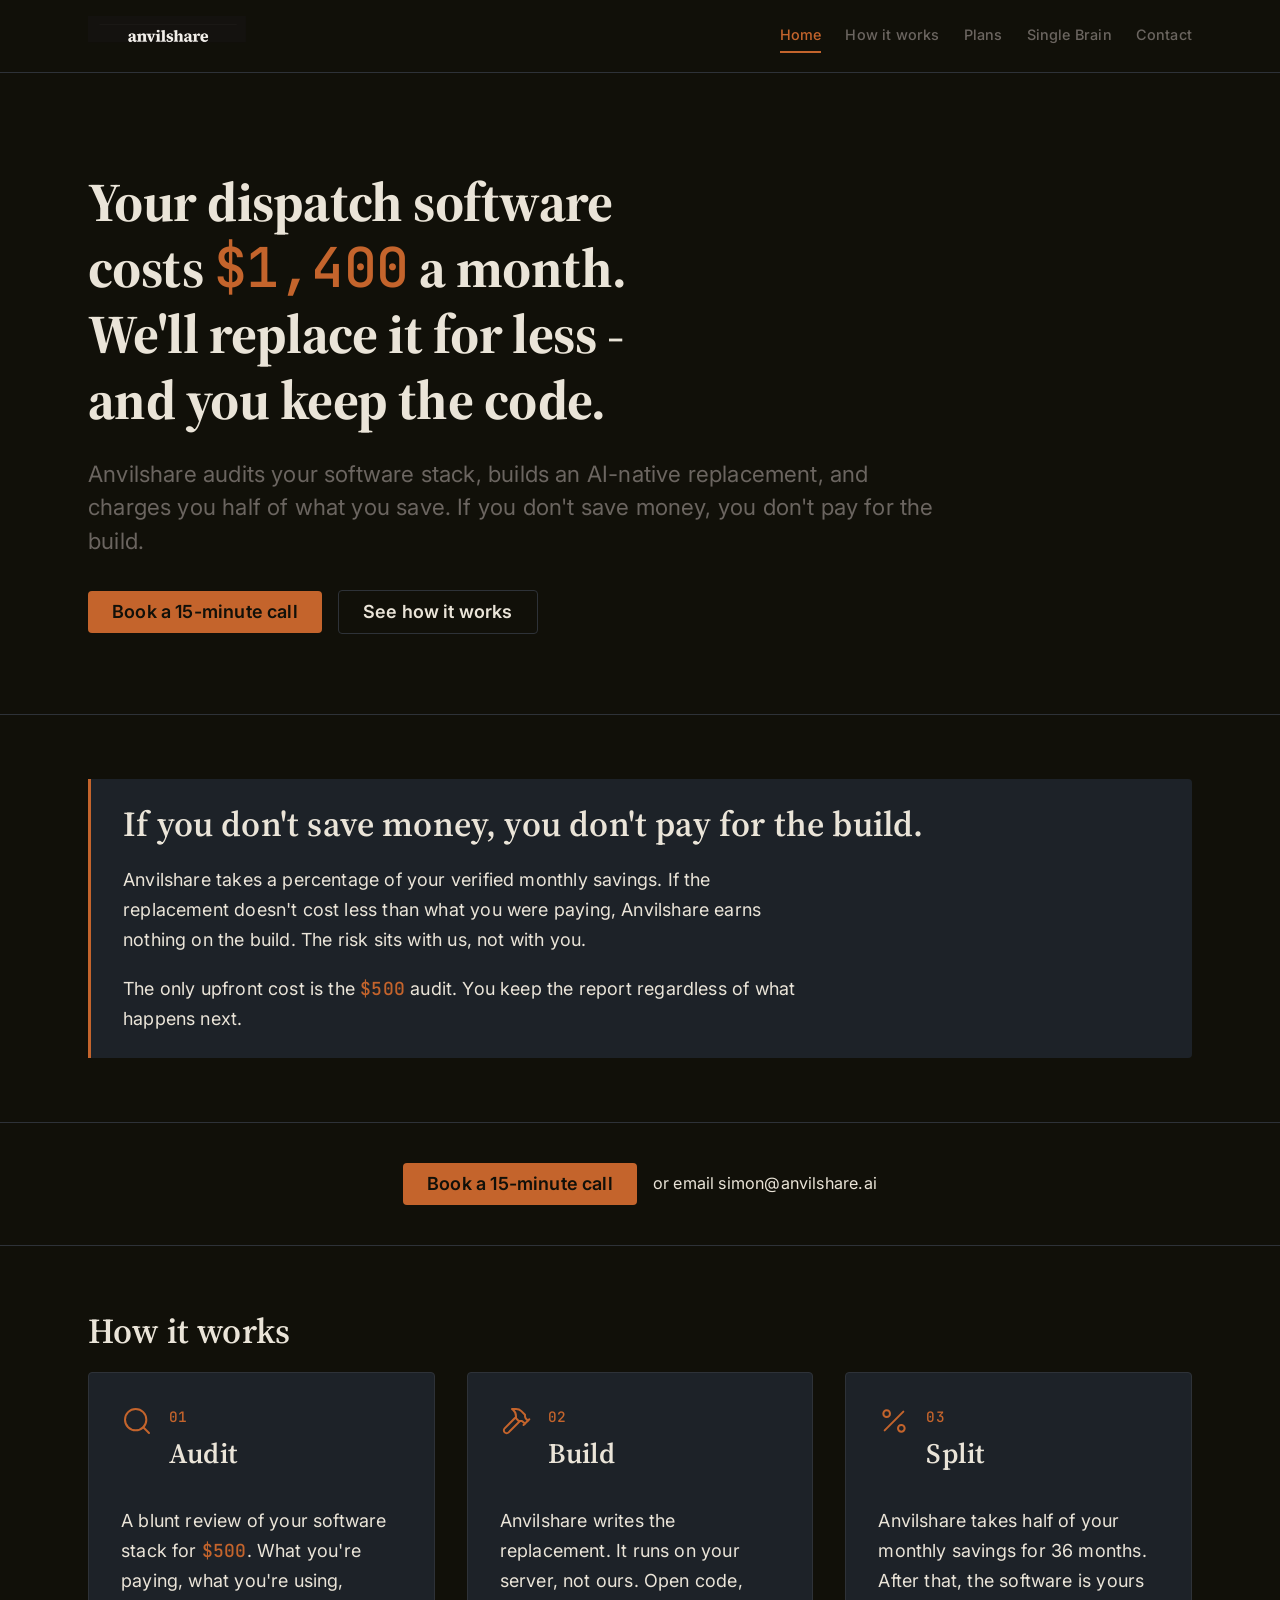
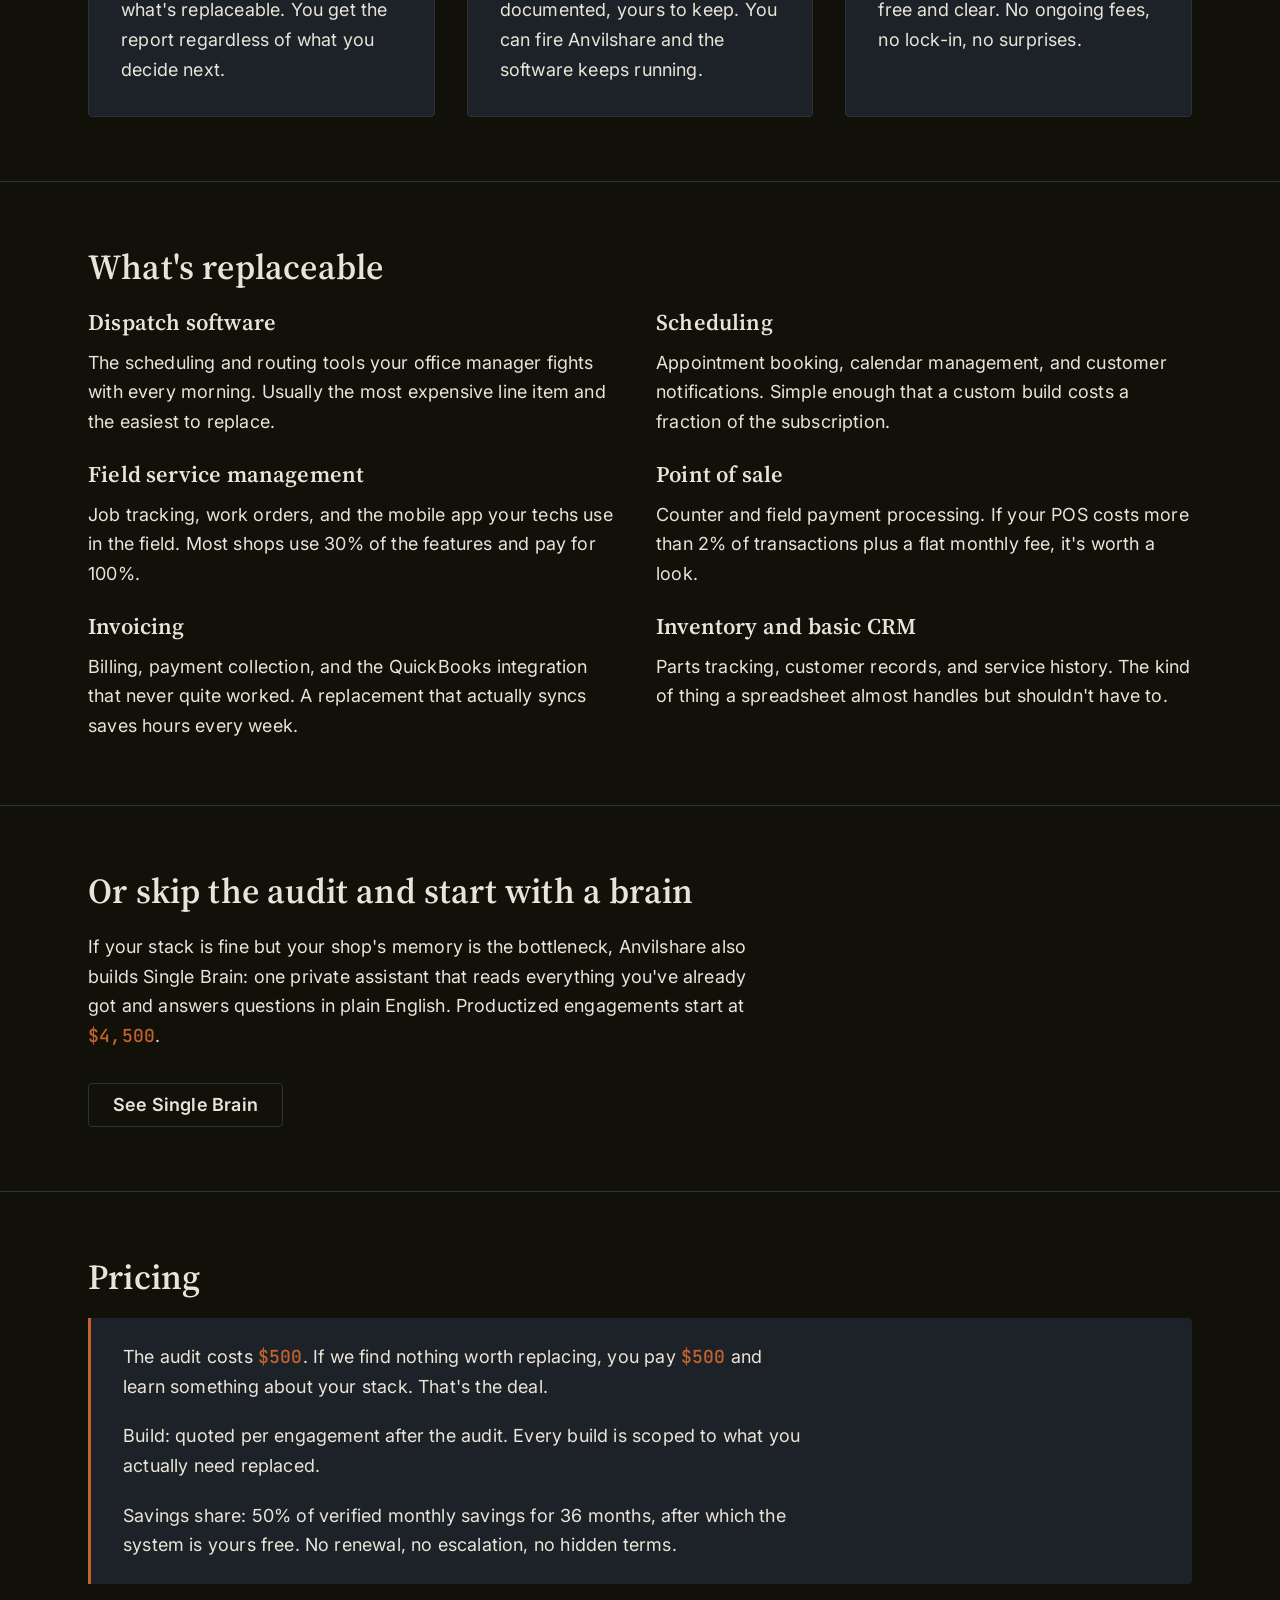
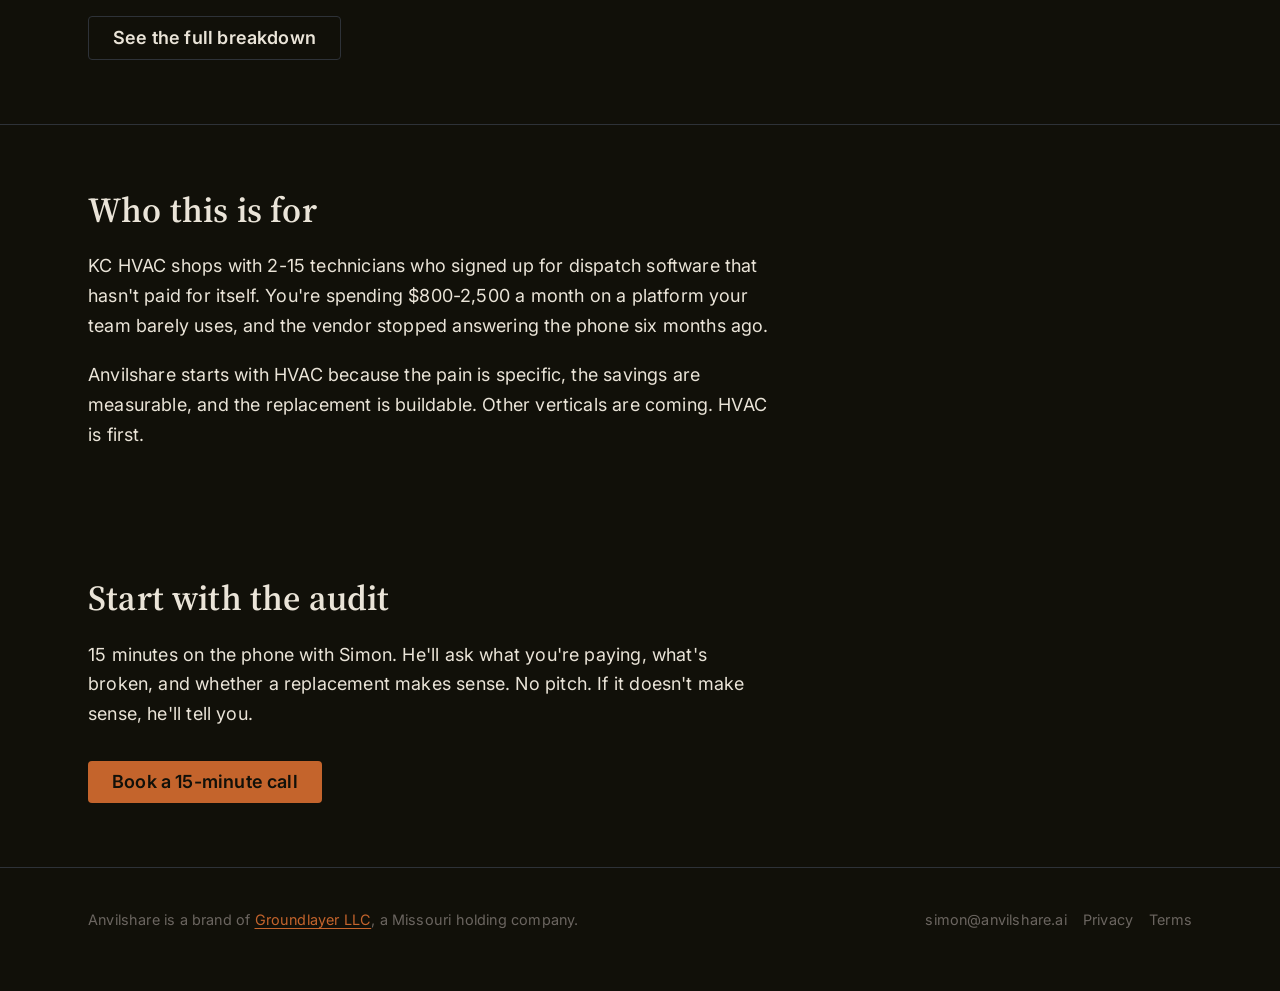
==== commit 3424a4ee: "Add Single Brain product page and nav link Single Brain is the "private business memory" tool: one a" ====
--- a/index.html
+++ b/index.html
@@ -25,6 +25,7 @@
         <a href="/" aria-current="page">Home</a>
         <a href="/how-it-works.html">How it works</a>
         <a href="/plans.html">Plans</a>
+        <a href="/single-brain/">Single Brain</a>
         <a href="/contact.html">Contact</a>
       </nav>
     </div>
@@ -151,6 +152,19 @@
 
     <hr class="rule">
 
+    <!-- Single Brain entry point -->
+    <section class="section" aria-labelledby="single-brain-entry">
+      <div class="container">
+        <h2 id="single-brain-entry">Or skip the audit and start with a brain</h2>
+        <p>If your stack is fine but your shop's memory is the bottleneck, Anvilshare also builds Single Brain: one private assistant that reads everything you've already got and answers questions in plain English. Productized engagements start at <span class="mono-price">$4,500</span>.</p>
+        <div class="cta-group">
+          <a href="/single-brain/" class="btn btn-secondary">See Single Brain</a>
+        </div>
+      </div>
+    </section>
+
+    <hr class="rule">
+
     <!-- Pricing row -->
     <section class="section" aria-labelledby="pricing">
       <div class="container">
--- a/css/site.css
+++ b/css/site.css
@@ -725,6 +725,107 @@
 }
 
 /* --------------------------------------------------------------------------
+   18a. Single Brain extensions
+   -------------------------------------------------------------------------- */
+
+/* Tier cards: extends .card. Stack price + flag + features. */
+.card-tier {
+  display: flex;
+  flex-direction: column;
+  gap: var(--space-3);
+}
+
+.card-tier .tier-flag {
+  font-family: var(--font-mono);
+  font-size: var(--text-xs);
+  letter-spacing: 0.18em;
+  text-transform: uppercase;
+  color: var(--iron-glow);
+}
+
+.card-tier .tier-price {
+  font-family: var(--font-mono);
+  font-weight: 500;
+  font-size: var(--text-md);
+  color: var(--iron-glow);
+}
+
+.card-tier h3 {
+  margin-bottom: 0;
+}
+
+.card-featured {
+  border-color: var(--iron-glow);
+}
+
+.tier-features {
+  list-style: none;
+  padding: 0;
+  margin: var(--space-2) 0 0 0;
+}
+
+.tier-features li {
+  padding: var(--space-3) 0;
+  border-top: 1px solid var(--rule);
+  font-size: var(--text-sm);
+  color: var(--ash);
+  line-height: 1.55;
+}
+
+.tier-features li:first-child {
+  border-top: none;
+}
+
+/* Plain feature list with bordered rows */
+.feature-list {
+  list-style: none;
+  padding: 0;
+  max-width: var(--max-line);
+  margin: var(--space-4) 0 0 0;
+}
+
+.feature-list li {
+  padding: var(--space-4) 0;
+  border-bottom: 1px solid var(--rule);
+  color: var(--ash);
+}
+
+.feature-list li:first-child {
+  border-top: 1px solid var(--rule);
+}
+
+.feature-list strong {
+  color: var(--chalk);
+  display: block;
+  margin-bottom: var(--space-1);
+}
+
+/* Negative list (things it isn't) */
+.not-list {
+  list-style: none;
+  padding: 0;
+  max-width: var(--max-line);
+  margin: var(--space-4) 0 0 0;
+}
+
+.not-list li {
+  padding: var(--space-3) 0;
+  color: var(--ash);
+  position: relative;
+  padding-left: var(--space-6);
+}
+
+.not-list li::before {
+  content: "x";
+  font-family: var(--mono);
+  color: var(--iron-glow);
+  font-weight: 500;
+  position: absolute;
+  left: 0;
+  top: var(--space-3);
+}
+
+/* --------------------------------------------------------------------------
    18. Responsive - Mobile first
    -------------------------------------------------------------------------- */
 
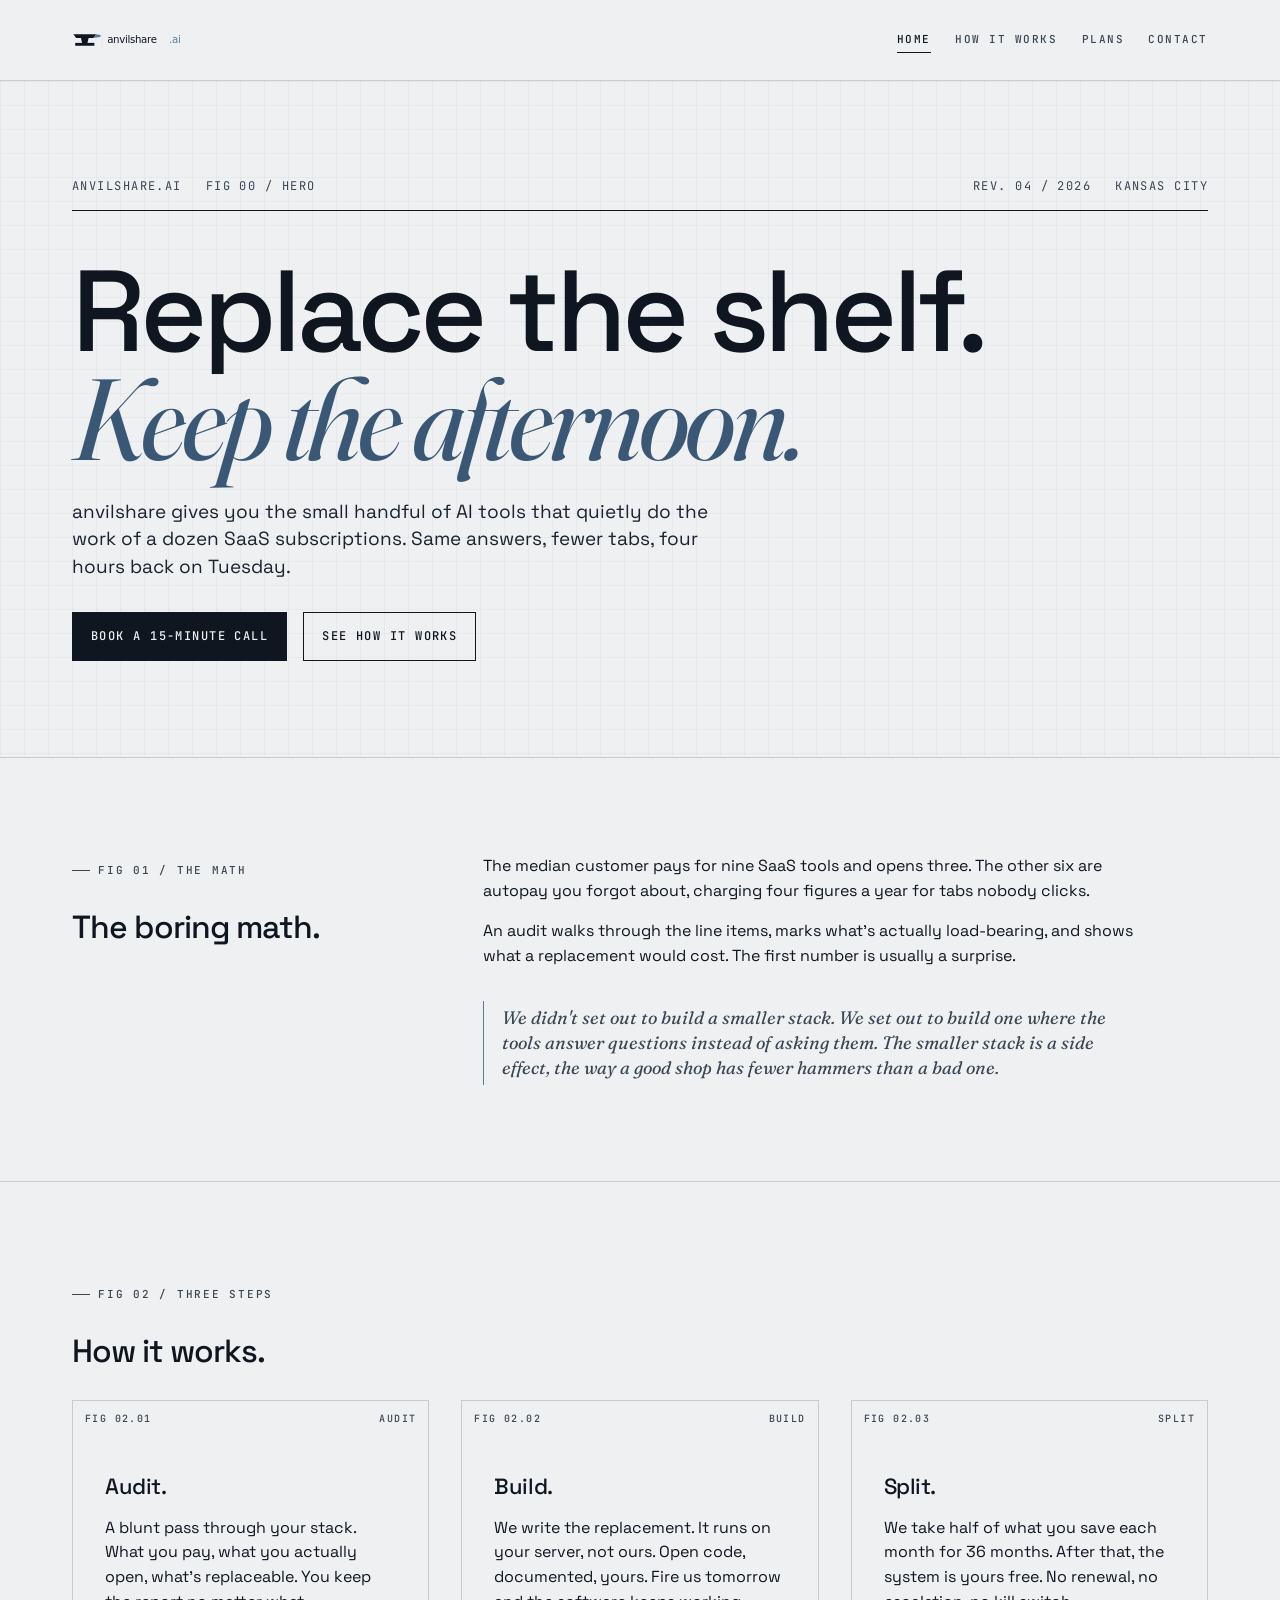
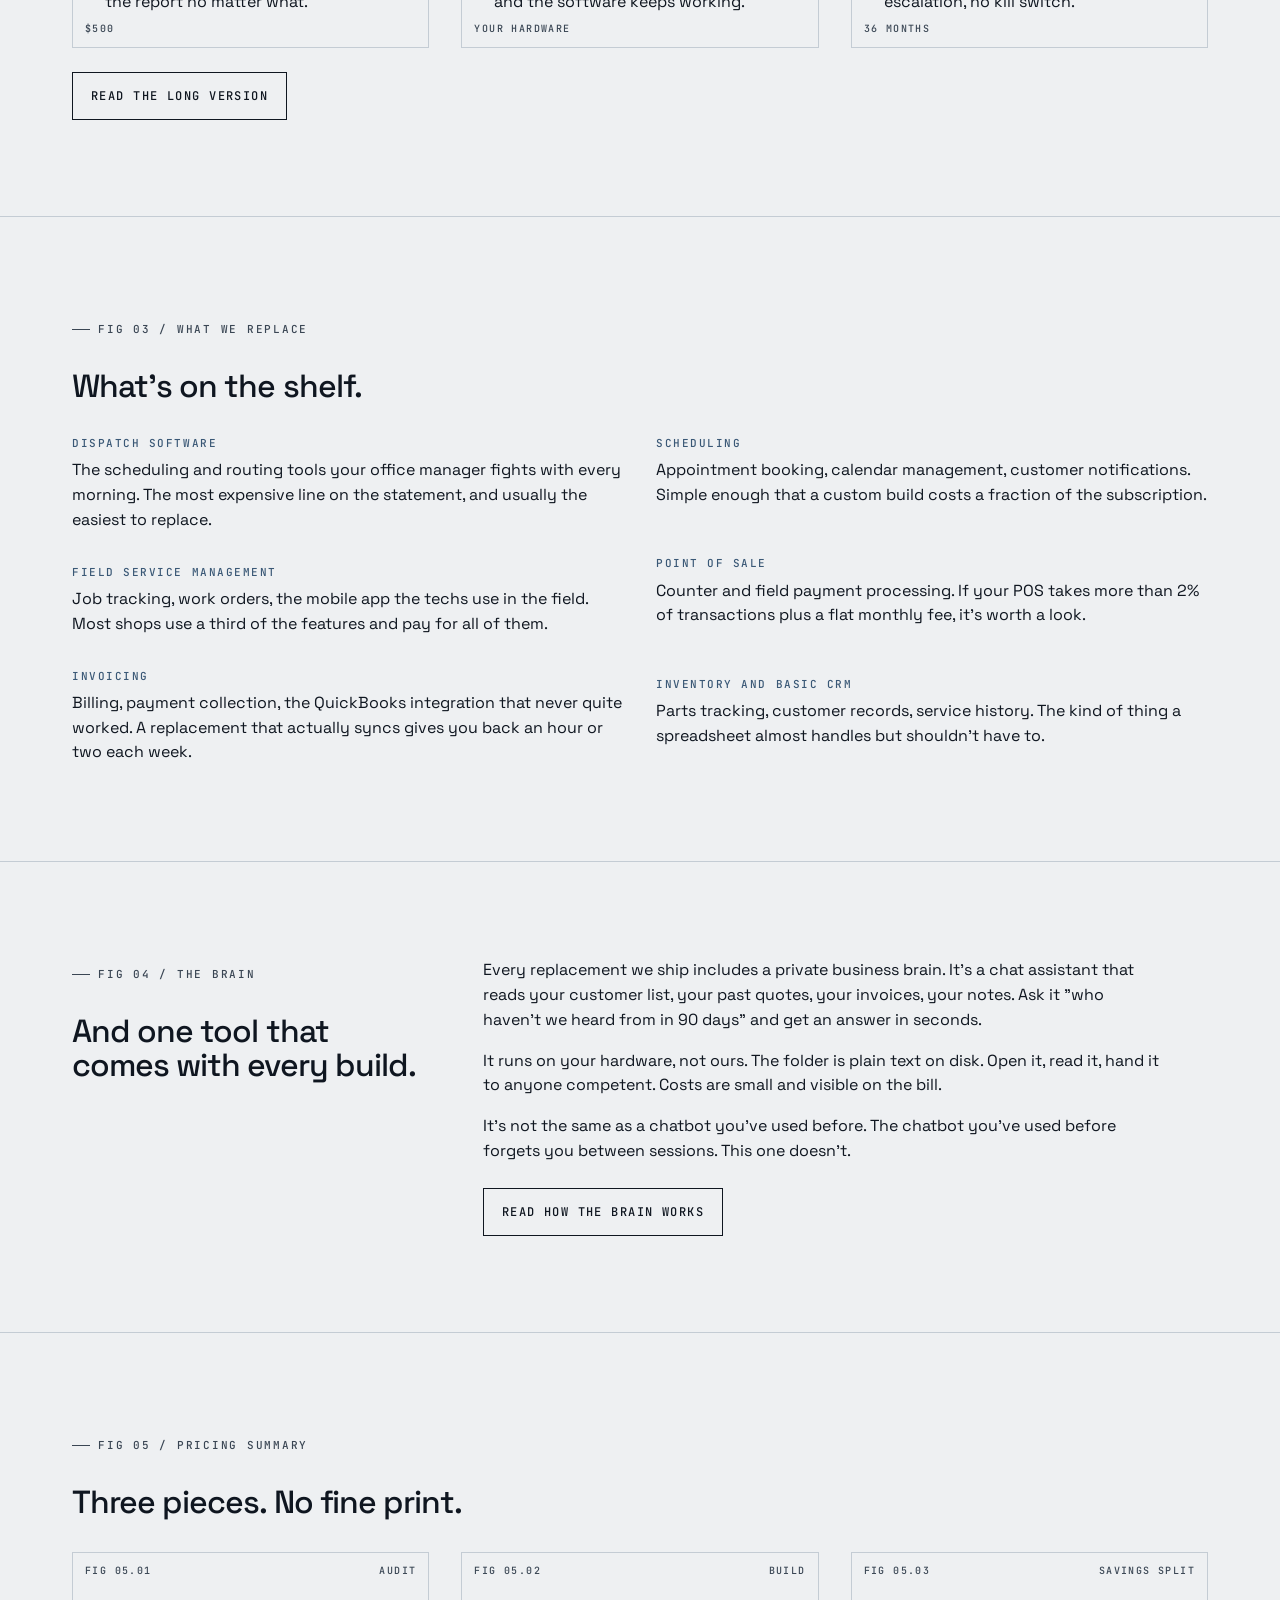
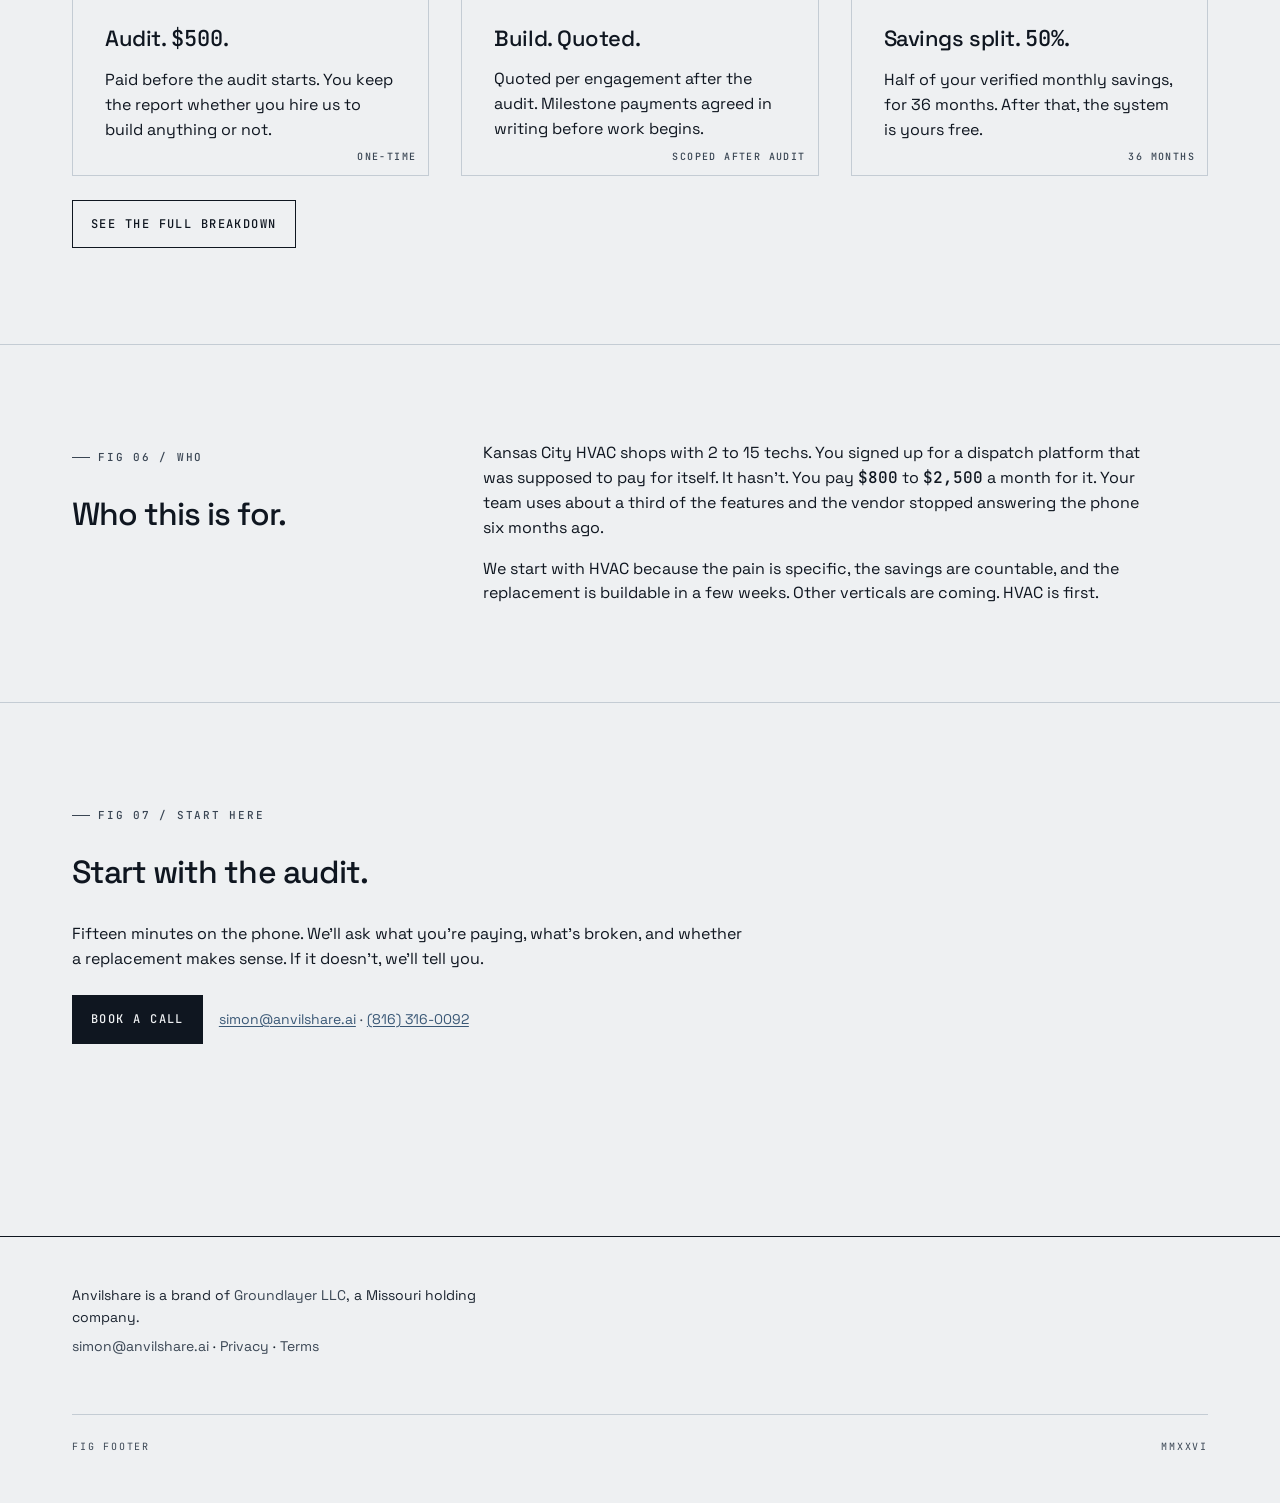
==== commit 5e1ff3d9: "Whole-site refresh to the new brand system The brand has moved on. The new system lives in the works" ====
--- a/index.html
+++ b/index.html
@@ -3,217 +3,268 @@
 <head>
   <meta charset="utf-8">
   <meta name="viewport" content="width=device-width, initial-scale=1">
-  <title>Anvilshare - Replace your expensive software. Keep the code.</title>
-  <meta name="description" content="Anvilshare audits your software stack, builds an AI-native replacement, and charges you half of what you save. If you don't save money, you don't pay for the build.">
+  <title>anvilshare.ai - Replace the shelf. Keep the afternoon.</title>
+  <meta name="description" content="anvilshare gives you the small handful of AI tools that quietly do the work of a dozen SaaS subscriptions. Same answers, fewer tabs, four hours back on Tuesday.">
+  <link rel="canonical" href="https://anvilshare.ai/">
   <link rel="icon" href="/assets/favicon.svg" type="image/svg+xml">
   <link rel="preconnect" href="https://fonts.googleapis.com">
   <link rel="preconnect" href="https://fonts.gstatic.com" crossorigin>
-  <link href="https://fonts.googleapis.com/css2?family=Source+Serif+4:wght@400;600;700&family=Inter:wght@400;500;600;700&family=JetBrains+Mono:wght@400;500&display=swap" rel="stylesheet">
+  <link href="https://fonts.googleapis.com/css2?family=Space+Grotesk:wght@300;400;500;600&family=JetBrains+Mono:wght@400;500;600&family=Fraunces:ital,wght@0,400;0,500;1,400;1,500&display=swap" rel="stylesheet">
   <link rel="stylesheet" href="/css/site.css">
 </head>
 <body>
 
   <a href="#main" class="skip-link">Skip to content</a>
 
-  <!-- Header -->
   <header class="site-header">
-    <div class="container">
-      <a href="/" aria-label="Anvilshare home">
-        <img src="/assets/logo.png" alt="Anvilshare wordmark, lowercase heavy serif with an amber bar beneath." class="site-logo" width="280" height="70">
+    <div class="wrap">
+      <a href="/" aria-label="anvilshare.ai home">
+        <img src="/assets/logo-primary.svg" alt="anvilshare.ai" class="site-logo" width="320" height="40">
       </a>
-      <nav class="site-nav" aria-label="Main navigation">
+      <nav class="site-nav" aria-label="Main">
         <a href="/" aria-current="page">Home</a>
         <a href="/how-it-works.html">How it works</a>
         <a href="/plans.html">Plans</a>
-        <a href="/single-brain/">Single Brain</a>
         <a href="/contact.html">Contact</a>
       </nav>
     </div>
   </header>
 
-  <!-- Main content -->
   <main id="main">
 
     <!-- Hero -->
     <section class="hero">
-      <div class="container">
-        <h1>Your dispatch software costs <span class="mono-price">$1,400</span> a month. We'll replace it for less - and you keep the code.</h1>
-        <p class="subhead">Anvilshare audits your software stack, builds an AI-native replacement, and charges you half of what you save. If you don't save money, you don't pay for the build.</p>
-        <div class="cta-group">
-          <a href="mailto:simon@anvilshare.ai?subject=Anvilshare%20intro%20call&amp;body=Hi%20Simon,%20I%27d%20like%20to%20set%20up%20a%2015-minute%20call%20to%20talk%20about..." class="btn btn-primary">Book a 15-minute call</a>
-          <a href="/how-it-works.html" class="btn btn-secondary">See how it works</a>
-        </div>
-      </div>
-    </section>
-
-    <hr class="rule">
-
-    <!-- The bet -->
-    <section class="section" aria-labelledby="the-bet">
-      <div class="container">
-        <div class="callout">
-          <h2 id="the-bet">If you don't save money, you don't pay for the build.</h2>
-          <p>Anvilshare takes a percentage of your verified monthly savings. If the replacement doesn't cost less than what you were paying, Anvilshare earns nothing on the build. The risk sits with us, not with you.</p>
-          <p>The only upfront cost is the <span class="mono-price">$500</span> audit. You keep the report regardless of what happens next.</p>
-        </div>
-      </div>
-    </section>
-
-    <hr class="rule">
-
-    <!-- Mid-page CTA -->
-    <section class="section-sm cta-mid" aria-label="Call to action">
-      <div class="container">
-        <div class="cta-group">
-          <a href="mailto:simon@anvilshare.ai?subject=Anvilshare%20intro%20call&amp;body=Hi%20Simon,%20I%27d%20like%20to%20set%20up%20a%2015-minute%20call%20to%20talk%20about..." class="btn btn-primary">Book a 15-minute call</a>
-          <span class="cta-aside">or email <a href="mailto:simon@anvilshare.ai">simon@anvilshare.ai</a></span>
-        </div>
-      </div>
-    </section>
-
-    <hr class="rule">
-
-    <!-- How it works - Wright triplet -->
-    <section class="section" aria-labelledby="how-it-works">
-      <div class="container">
-        <h2 id="how-it-works">How it works</h2>
+      <div class="wrap">
+        <div class="meta-row">
+          <div class="l">
+            <span>anvilshare.ai</span>
+            <span>fig 00 / hero</span>
+          </div>
+          <div class="r">
+            <span>rev. 04 / 2026</span>
+            <span>kansas city</span>
+          </div>
+        </div>
+
+        <h1 class="display">Replace the shelf.<br><em>Keep the afternoon.</em></h1>
+
+        <p class="lede">anvilshare gives you the small handful of AI tools that quietly do the work of a dozen SaaS subscriptions. Same answers, fewer tabs, four hours back on Tuesday.</p>
+
+        <div class="cta-row">
+          <a class="btn btn-primary" href="mailto:simon@anvilshare.ai?subject=Anvilshare%20intro%20call">Book a 15-minute call</a>
+          <a class="btn btn-secondary" href="/how-it-works.html">See how it works</a>
+        </div>
+      </div>
+    </section>
+
+    <!-- Section 1: The boring math -->
+    <section class="section">
+      <div class="wrap">
+        <div class="measure-row">
+          <div>
+            <span class="eyebrow">fig 01 / the math</span>
+            <h2 class="section-title">The boring math.</h2>
+          </div>
+          <div>
+            <p>The median customer pays for nine SaaS tools and opens three. The other six are autopay you forgot about, charging four figures a year for tabs nobody clicks.</p>
+            <p>An audit walks through the line items, marks what's actually load-bearing, and shows what a replacement would cost. The first number is usually a surprise.</p>
+
+            <p class="aside">We didn't set out to build a smaller stack. We set out to build one where the tools answer questions instead of asking them. The smaller stack is a side effect, the way a good shop has fewer hammers than a bad one.</p>
+          </div>
+        </div>
+      </div>
+    </section>
+
+    <!-- Section 2: How it works (3 plates) -->
+    <section class="section">
+      <div class="wrap">
+        <span class="eyebrow">fig 02 / three steps</span>
+        <h2 class="section-title">How it works.</h2>
+
         <div class="grid-3">
-
-          <!-- Step 1: Audit -->
-          <div class="card">
-            <div class="card-header">
-              <svg class="card-icon" xmlns="http://www.w3.org/2000/svg" width="32" height="32" viewBox="0 0 24 24" fill="none" stroke="currentColor" stroke-width="1.5" stroke-linecap="round" stroke-linejoin="round" aria-hidden="true"><circle cx="11" cy="11" r="8"/><path d="m21 21-4.3-4.3"/></svg>
-              <div>
-                <p class="step-number">01</p>
-                <h3>Audit</h3>
-              </div>
-            </div>
-            <p>A blunt review of your software stack for <span class="mono-price">$500</span>. What you're paying, what you're using, what's replaceable. You get the report regardless of what you decide next.</p>
-          </div>
-
-          <!-- Step 2: Build -->
-          <div class="card">
-            <div class="card-header">
-              <svg class="card-icon" xmlns="http://www.w3.org/2000/svg" width="32" height="32" viewBox="0 0 24 24" fill="none" stroke="currentColor" stroke-width="1.5" stroke-linecap="round" stroke-linejoin="round" aria-hidden="true"><path d="m15 12-8.5 8.5c-.83.83-2.17.83-3 0 0 0 0 0 0 0a2.12 2.12 0 0 1 0-3L12 9"/><path d="M17.64 15 22 10.64"/><path d="m20.91 11.7-1.25-1.25c-.6-.6-.93-1.4-.93-2.25v-.86L16.01 4.6a5.56 5.56 0 0 0-3.94-1.64H9l.92.82A6.18 6.18 0 0 1 12 8.4v1.56l2 2h2.47l2.26 1.91"/></svg>
-              <div>
-                <p class="step-number">02</p>
-                <h3>Build</h3>
-              </div>
-            </div>
-            <p>Anvilshare writes the replacement. It runs on your server, not ours. Open code, documented, yours to keep. You can fire Anvilshare and the software keeps running.</p>
-          </div>
-
-          <!-- Step 3: Split -->
-          <div class="card">
-            <div class="card-header">
-              <svg class="card-icon" xmlns="http://www.w3.org/2000/svg" width="32" height="32" viewBox="0 0 24 24" fill="none" stroke="currentColor" stroke-width="1.5" stroke-linecap="round" stroke-linejoin="round" aria-hidden="true"><line x1="19" y1="5" x2="5" y2="19"/><circle cx="6.5" cy="6.5" r="2.5"/><circle cx="17.5" cy="17.5" r="2.5"/></svg>
-              <div>
-                <p class="step-number">03</p>
-                <h3>Split</h3>
-              </div>
-            </div>
-            <p>Anvilshare takes half of your monthly savings for 36 months. After that, the software is yours free and clear. No ongoing fees, no lock-in, no surprises.</p>
-          </div>
-
-        </div>
-      </div>
-    </section>
-
-    <hr class="rule">
-
-    <!-- What's replaceable -->
-    <section class="section" aria-labelledby="replaceable">
-      <div class="container">
-        <h2 id="replaceable">What's replaceable</h2>
+          <article class="plate">
+            <span class="corner tl">fig 02.01</span>
+            <span class="corner tr">audit</span>
+            <span class="corner bl">$500</span>
+            <div class="plate-body">
+              <h3>Audit.</h3>
+              <p>A blunt pass through your stack. What you pay, what you actually open, what's replaceable. You keep the report no matter what.</p>
+            </div>
+          </article>
+
+          <article class="plate">
+            <span class="corner tl">fig 02.02</span>
+            <span class="corner tr">build</span>
+            <span class="corner bl">your hardware</span>
+            <div class="plate-body">
+              <h3>Build.</h3>
+              <p>We write the replacement. It runs on your server, not ours. Open code, documented, yours. Fire us tomorrow and the software keeps working.</p>
+            </div>
+          </article>
+
+          <article class="plate">
+            <span class="corner tl">fig 02.03</span>
+            <span class="corner tr">split</span>
+            <span class="corner bl">36 months</span>
+            <div class="plate-body">
+              <h3>Split.</h3>
+              <p>We take half of what you save each month for 36 months. After that, the system is yours free. No renewal, no escalation, no kill switch.</p>
+            </div>
+          </article>
+        </div>
+
+        <div class="cta-row">
+          <a class="btn btn-secondary" href="/how-it-works.html">Read the long version</a>
+        </div>
+      </div>
+    </section>
+
+    <!-- Section 3: What's replaceable -->
+    <section class="section">
+      <div class="wrap">
+        <span class="eyebrow">fig 03 / what we replace</span>
+        <h2 class="section-title">What's on the shelf.</h2>
+
         <div class="grid-2">
-          <div>
-            <h4>Dispatch software</h4>
-            <p>The scheduling and routing tools your office manager fights with every morning. Usually the most expensive line item and the easiest to replace.</p>
-
-            <h4 class="mt-6">Field service management</h4>
-            <p>Job tracking, work orders, and the mobile app your techs use in the field. Most shops use 30% of the features and pay for 100%.</p>
-
-            <h4 class="mt-6">Invoicing</h4>
-            <p>Billing, payment collection, and the QuickBooks integration that never quite worked. A replacement that actually syncs saves hours every week.</p>
-          </div>
-          <div>
-            <h4>Scheduling</h4>
-            <p>Appointment booking, calendar management, and customer notifications. Simple enough that a custom build costs a fraction of the subscription.</p>
-
-            <h4 class="mt-6">Point of sale</h4>
-            <p>Counter and field payment processing. If your POS costs more than 2% of transactions plus a flat monthly fee, it's worth a look.</p>
-
-            <h4 class="mt-6">Inventory and basic CRM</h4>
-            <p>Parts tracking, customer records, and service history. The kind of thing a spreadsheet almost handles but shouldn't have to.</p>
-          </div>
-        </div>
-      </div>
-    </section>
-
-    <hr class="rule">
-
-    <!-- Single Brain entry point -->
-    <section class="section" aria-labelledby="single-brain-entry">
-      <div class="container">
-        <h2 id="single-brain-entry">Or skip the audit and start with a brain</h2>
-        <p>If your stack is fine but your shop's memory is the bottleneck, Anvilshare also builds Single Brain: one private assistant that reads everything you've already got and answers questions in plain English. Productized engagements start at <span class="mono-price">$4,500</span>.</p>
-        <div class="cta-group">
-          <a href="/single-brain/" class="btn btn-secondary">See Single Brain</a>
-        </div>
-      </div>
-    </section>
-
-    <hr class="rule">
-
-    <!-- Pricing row -->
-    <section class="section" aria-labelledby="pricing">
-      <div class="container">
-        <h2 id="pricing">Pricing</h2>
-        <div class="callout">
-          <p>The audit costs <span class="mono-price">$500</span>. If we find nothing worth replacing, you pay <span class="mono-price">$500</span> and learn something about your stack. That's the deal.</p>
-          <p>Build: quoted per engagement after the audit. Every build is scoped to what you actually need replaced.</p>
-          <p>Savings share: 50% of verified monthly savings for 36 months, after which the system is yours free. No renewal, no escalation, no hidden terms.</p>
-        </div>
-        <div class="cta-group">
-          <a href="/plans.html" class="btn btn-secondary">See the full breakdown</a>
-        </div>
-      </div>
-    </section>
-
-    <hr class="rule">
-
-    <!-- Who this is for -->
-    <section class="section" aria-labelledby="who">
-      <div class="container">
-        <h2 id="who">Who this is for</h2>
-        <p>KC HVAC shops with 2-15 technicians who signed up for dispatch software that hasn't paid for itself. You're spending $800-2,500 a month on a platform your team barely uses, and the vendor stopped answering the phone six months ago.</p>
-        <p>Anvilshare starts with HVAC because the pain is specific, the savings are measurable, and the replacement is buildable. Other verticals are coming. HVAC is first.</p>
-      </div>
-    </section>
-
-    <!-- Final CTA -->
-    <section class="section" aria-labelledby="cta-final">
-      <div class="container">
-        <h2 id="cta-final">Start with the audit</h2>
-        <p>15 minutes on the phone with Simon. He'll ask what you're paying, what's broken, and whether a replacement makes sense. No pitch. If it doesn't make sense, he'll tell you.</p>
-        <div class="cta-group">
-          <a href="mailto:simon@anvilshare.ai?subject=Anvilshare%20intro%20call&amp;body=Hi%20Simon,%20I%27d%20like%20to%20set%20up%20a%2015-minute%20call%20to%20talk%20about..." class="btn btn-primary">Book a 15-minute call</a>
+          <ul class="flat-list">
+            <li>
+              <h4>Dispatch software</h4>
+              <p>The scheduling and routing tools your office manager fights with every morning. The most expensive line on the statement, and usually the easiest to replace.</p>
+            </li>
+            <li>
+              <h4>Field service management</h4>
+              <p>Job tracking, work orders, the mobile app the techs use in the field. Most shops use a third of the features and pay for all of them.</p>
+            </li>
+            <li>
+              <h4>Invoicing</h4>
+              <p>Billing, payment collection, the QuickBooks integration that never quite worked. A replacement that actually syncs gives you back an hour or two each week.</p>
+            </li>
+          </ul>
+
+          <ul class="flat-list">
+            <li>
+              <h4>Scheduling</h4>
+              <p>Appointment booking, calendar management, customer notifications. Simple enough that a custom build costs a fraction of the subscription.</p>
+            </li>
+            <li>
+              <h4>Point of sale</h4>
+              <p>Counter and field payment processing. If your POS takes more than 2% of transactions plus a flat monthly fee, it's worth a look.</p>
+            </li>
+            <li>
+              <h4>Inventory and basic CRM</h4>
+              <p>Parts tracking, customer records, service history. The kind of thing a spreadsheet almost handles but shouldn't have to.</p>
+            </li>
+          </ul>
+        </div>
+      </div>
+    </section>
+
+    <!-- Section 4: The brain (folded Single Brain) -->
+    <section class="section" id="brain">
+      <div class="wrap">
+        <div class="measure-row">
+          <div>
+            <span class="eyebrow">fig 04 / the brain</span>
+            <h2 class="section-title">And one tool that comes with every build.</h2>
+          </div>
+          <div>
+            <p>Every replacement we ship includes a private business brain. It's a chat assistant that reads your customer list, your past quotes, your invoices, your notes. Ask it "who haven't we heard from in 90 days" and get an answer in seconds.</p>
+            <p>It runs on your hardware, not ours. The folder is plain text on disk. Open it, read it, hand it to anyone competent. Costs are small and visible on the bill.</p>
+            <p>It's not the same as a chatbot you've used before. The chatbot you've used before forgets you between sessions. This one doesn't.</p>
+
+            <div class="cta-row">
+              <a class="btn btn-secondary" href="/how-it-works.html#brain">Read how the brain works</a>
+            </div>
+          </div>
+        </div>
+      </div>
+    </section>
+
+    <!-- Section 5: Pricing summary -->
+    <section class="section">
+      <div class="wrap">
+        <span class="eyebrow">fig 05 / pricing summary</span>
+        <h2 class="section-title">Three pieces. No fine print.</h2>
+
+        <div class="grid-3">
+          <article class="plate">
+            <span class="corner tl">fig 05.01</span>
+            <span class="corner tr">audit</span>
+            <span class="corner br">one-time</span>
+            <div class="plate-body">
+              <h3>Audit. <span class="mono-num">$500</span>.</h3>
+              <p>Paid before the audit starts. You keep the report whether you hire us to build anything or not.</p>
+            </div>
+          </article>
+
+          <article class="plate">
+            <span class="corner tl">fig 05.02</span>
+            <span class="corner tr">build</span>
+            <span class="corner br">scoped after audit</span>
+            <div class="plate-body">
+              <h3>Build. Quoted.</h3>
+              <p>Quoted per engagement after the audit. Milestone payments agreed in writing before work begins.</p>
+            </div>
+          </article>
+
+          <article class="plate">
+            <span class="corner tl">fig 05.03</span>
+            <span class="corner tr">savings split</span>
+            <span class="corner br">36 months</span>
+            <div class="plate-body">
+              <h3>Savings split. <span class="mono-num">50%</span>.</h3>
+              <p>Half of your verified monthly savings, for 36 months. After that, the system is yours free.</p>
+            </div>
+          </article>
+        </div>
+
+        <div class="cta-row">
+          <a class="btn btn-secondary" href="/plans.html">See the full breakdown</a>
+        </div>
+      </div>
+    </section>
+
+    <!-- Section 6: Who this is for -->
+    <section class="section">
+      <div class="wrap">
+        <div class="measure-row">
+          <div>
+            <span class="eyebrow">fig 06 / who</span>
+            <h2 class="section-title">Who this is for.</h2>
+          </div>
+          <div>
+            <p>Kansas City HVAC shops with 2 to 15 techs. You signed up for a dispatch platform that was supposed to pay for itself. It hasn't. You pay <span class="mono-num">$800</span> to <span class="mono-num">$2,500</span> a month for it. Your team uses about a third of the features and the vendor stopped answering the phone six months ago.</p>
+            <p>We start with HVAC because the pain is specific, the savings are countable, and the replacement is buildable in a few weeks. Other verticals are coming. HVAC is first.</p>
+          </div>
+        </div>
+      </div>
+    </section>
+
+    <!-- Section 7: Final CTA -->
+    <section class="section">
+      <div class="wrap">
+        <span class="eyebrow">fig 07 / start here</span>
+        <h2 class="section-title">Start with the audit.</h2>
+        <p>Fifteen minutes on the phone. We'll ask what you're paying, what's broken, and whether a replacement makes sense. If it doesn't, we'll tell you.</p>
+
+        <div class="cta-row">
+          <a class="btn btn-primary" href="mailto:simon@anvilshare.ai?subject=Anvilshare%20intro%20call">Book a call</a>
+          <span class="cta-aside"><a href="mailto:simon@anvilshare.ai">simon@anvilshare.ai</a> &middot; <a href="tel:+18163160092">(816) 316-0092</a></span>
         </div>
       </div>
     </section>
 
   </main>
 
-  <!-- Footer -->
   <footer class="site-footer">
-    <div class="container">
-      <div class="footer-inner">
+    <div class="wrap">
+      <div class="col">
         <p>Anvilshare is a brand of <a href="https://groundlayer.co">Groundlayer LLC</a>, a Missouri holding company.</p>
-        <ul class="footer-links">
-          <li><a href="mailto:simon@anvilshare.ai">simon@anvilshare.ai</a></li>
-          <li><a href="/privacy.html">Privacy</a></li>
-          <li><a href="/terms.html">Terms</a></li>
-        </ul>
+        <p><a href="mailto:simon@anvilshare.ai">simon@anvilshare.ai</a> &middot; <a href="/privacy.html">Privacy</a> &middot; <a href="/terms.html">Terms</a></p>
+      </div>
+      <div class="footer-fig">
+        <span>fig footer</span>
+        <span>MMXXVI</span>
       </div>
     </div>
   </footer>
--- a/css/site.css
+++ b/css/site.css
@@ -1,102 +1,87 @@
-/* ==========================================================================
-   Anvilshare - Forge Flavor
-   Single stylesheet. No frameworks. Hand-written.
-   Family law: BRAND-FAMILY.md | Flavor: anvilshare/BRAND.md
-   ========================================================================== */
-
-/* --------------------------------------------------------------------------
-   1. Custom Properties (Flavor Tokens)
-   -------------------------------------------------------------------------- */
+/*
+  anvilshare.ai - Shop manual stylesheet
+  Built from refresh-2026-04-25/brand-guide.md
+  Paper, ink, steel. Hairline rules. No shadows, no rounded cards, no gradients.
+*/
+
+/* ==========================================================================
+   Tokens
+   ========================================================================== */
 
 :root {
-  /* Palette */
-  --forge-dark: #111009;
-  --steel: #1D2228;
-  --iron-glow: #C4642C;
-  --ember: #E8960E;
-  --chalk: #EAE4D8;
-  --ash: #6B6560;
-  --rule: #2E3238;
-  --success: #2E7D52;
-  --error: #B03030;
-
-  /* Derived */
-  --iron-glow-hover: #A85323;
-  --steel-alt: #252D35;
+  /* Color */
+  --paper: #EEF0F2;
+  --paper-2: #E3E7EB;
+  --ink: #0F1620;
+  --ink-2: #1A232F;
+  --steel: #5B7A99;
+  --steel-tint: #CDD9E4;
+  --steel-deep: #3A5876;
+  --graphite: #3A4654;
+  --rust: #B85C2E;
+  --rule: #C4CCD4;
+  --rule-2: #AEB8C2;
 
   /* Typography */
-  --font-display: "Source Serif 4", Georgia, serif;
-  --font-body: "Inter", system-ui, sans-serif;
-  --font-mono: "JetBrains Mono", "Courier New", monospace;
-
-  /* Type scale: 1.250 Major Third, base 18px */
-  --text-xs: 0.64rem;     /* ~11.5px */
-  --text-sm: 0.8rem;      /* ~14.4px */
-  --text-base: 1rem;      /* 18px */
-  --text-md: 1.25rem;     /* 22.5px */
-  --text-lg: 1.563rem;    /* ~28px */
-  --text-xl: 1.953rem;    /* ~35px */
-  --text-2xl: 2.441rem;   /* ~44px */
-  --text-3xl: 3.052rem;   /* ~55px */
-
-  /* Spacing (4px base) */
-  --space-1: 4px;
-  --space-2: 8px;
-  --space-3: 12px;
-  --space-4: 16px;
-  --space-5: 20px;
-  --space-6: 24px;
-  --space-8: 32px;
-  --space-10: 40px;
-  --space-12: 48px;
-  --space-16: 64px;
-  --space-20: 80px;
-  --space-24: 96px;
+  --font-display: "Space Grotesk", system-ui, -apple-system, sans-serif;
+  --font-body: "Space Grotesk", system-ui, -apple-system, sans-serif;
+  --font-mono: "JetBrains Mono", "Courier New", ui-monospace, monospace;
+  --font-italic: "Fraunces", Georgia, serif;
+
+  /* Type scale */
+  --text-display: clamp(56px, 9vw, 128px);
+  --text-h1: clamp(40px, 5vw, 56px);
+  --text-h2: clamp(26px, 3vw, 32px);
+  --text-h3: 22px;
+  --text-body: 16px;
+  --text-caption: 12px;
+  --text-mono-label: 11px;
+  --text-mono-tag: 10px;
+
+  /* Spacing (8u rhythm) */
+  --space-1: 8px;
+  --space-2: 16px;
+  --space-3: 24px;
+  --space-4: 32px;
+  --space-5: 48px;
+  --space-6: 64px;
+  --space-7: 96px;
+  --space-8: 128px;
 
   /* Layout */
-  --max-width: 1200px;
-  --max-line: 62ch;
-  --baseline: 8px;
-  --radius: 4px;
-  --radius-none: 0px;
-
-  /* Shadows (dark ground values) */
-  --shadow-rest: 0 1px 2px rgba(0,0,0,0.2);
-  --shadow-hover: 0 4px 12px rgba(0,0,0,0.25);
-
-  /* Focus */
-  --focus-ring: 2px solid var(--iron-glow);
-  --focus-offset: 2px;
-}
-
-/* --------------------------------------------------------------------------
-   2. Reset + Base
-   -------------------------------------------------------------------------- */
+  --max-wrap: 1200px;
+  --max-body: 680px;
+}
+
+/* ==========================================================================
+   Reset & base
+   ========================================================================== */
 
 *,
 *::before,
 *::after {
   box-sizing: border-box;
+}
+
+html,
+body {
   margin: 0;
   padding: 0;
 }
 
 html {
-  font-size: 18px;
   -webkit-text-size-adjust: 100%;
-  scroll-behavior: smooth;
 }
 
 body {
   font-family: var(--font-body);
-  font-size: var(--text-base);
+  font-size: var(--text-body);
+  line-height: 1.55;
   font-weight: 400;
-  line-height: 1.65;
-  letter-spacing: 0.01em;
-  color: var(--chalk);
-  background-color: var(--forge-dark);
+  color: var(--ink);
+  background: var(--paper);
   -webkit-font-smoothing: antialiased;
-  -moz-osx-font-smoothing: grayscale;
+  text-rendering: optimizeLegibility;
 }
 
 img,
@@ -106,67 +91,71 @@
   height: auto;
 }
 
-a {
-  color: var(--iron-glow);
-  text-decoration: underline;
-  text-underline-offset: 3px;
-  transition: color 0.15s ease;
-}
-
-a:hover {
-  color: var(--ember);
-}
-
-a:focus-visible {
-  outline: var(--focus-ring);
-  outline-offset: var(--focus-offset);
-  border-radius: 2px;
-}
-
-::selection {
-  background-color: var(--iron-glow);
-  color: var(--forge-dark);
-}
-
-/* --------------------------------------------------------------------------
-   3. Typography
-   -------------------------------------------------------------------------- */
-
-h1, h2, h3, h4, h5, h6 {
+/* Skip link */
+.skip-link {
+  position: absolute;
+  left: -9999px;
+  top: 0;
+  background: var(--ink);
+  color: var(--paper);
+  padding: 8px 16px;
+  font-family: var(--font-mono);
+  font-size: 12px;
+  letter-spacing: 0.14em;
+  text-transform: uppercase;
+  text-decoration: none;
+  z-index: 100;
+}
+
+.skip-link:focus {
+  left: 16px;
+  top: 16px;
+}
+
+/* ==========================================================================
+   Typography
+   ========================================================================== */
+
+h1,
+h2,
+h3,
+h4,
+h5,
+h6 {
   font-family: var(--font-display);
-  font-weight: 700;
+  font-weight: 500;
+  margin: 0;
+  color: var(--ink);
+  text-wrap: balance;
+}
+
+h1 {
+  font-size: var(--text-h1);
+  line-height: 1;
+  letter-spacing: -0.035em;
+}
+
+h2 {
+  font-size: var(--text-h2);
+  line-height: 1.05;
+  letter-spacing: -0.03em;
+}
+
+h3 {
+  font-size: var(--text-h3);
   line-height: 1.2;
-  color: var(--chalk);
-  text-align: left;
-}
-
-h1 {
-  font-size: var(--text-2xl);
+  letter-spacing: -0.02em;
+}
+
+h4 {
+  font-size: 16px;
+  line-height: 1.3;
   letter-spacing: -0.01em;
-  margin-bottom: var(--space-6);
-}
-
-h2 {
-  font-size: var(--text-xl);
-  font-weight: 600;
-  margin-bottom: var(--space-5);
-}
-
-h3 {
-  font-size: var(--text-lg);
-  font-weight: 600;
-  margin-bottom: var(--space-4);
-}
-
-h4 {
-  font-size: var(--text-md);
-  font-weight: 600;
-  margin-bottom: var(--space-3);
 }
 
 p {
-  max-width: var(--max-line);
-  margin-bottom: var(--space-5);
+  margin: 0 0 1em;
+  max-width: var(--max-body);
 }
 
 p:last-child {
@@ -174,702 +163,647 @@
 }
 
 strong {
-  font-weight: 600;
-}
-
-small {
-  font-size: var(--text-sm);
-  color: var(--ash);
-}
-
+  font-weight: 500;
+}
+
+a {
+  color: var(--steel-deep);
+  text-decoration: underline;
+  text-decoration-thickness: 1px;
+  text-underline-offset: 2px;
+}
+
+a:hover,
+a:focus {
+  color: var(--ink);
+}
+
+a:focus-visible {
+  outline: 2px solid var(--steel);
+  outline-offset: 2px;
+}
+
+/* Mono utility */
 .mono {
   font-family: var(--font-mono);
+}
+
+/* Mono label: corner tags, metadata, figure numbers */
+.mono-label {
+  display: inline-block;
+  font-family: var(--font-mono);
+  font-size: var(--text-mono-label);
+  font-weight: 500;
+  letter-spacing: 0.14em;
+  text-transform: uppercase;
+  color: var(--graphite);
+}
+
+.mono-tag {
+  display: inline-block;
+  font-family: var(--font-mono);
+  font-size: var(--text-mono-tag);
+  font-weight: 500;
+  letter-spacing: 0.18em;
+  text-transform: uppercase;
+  color: var(--graphite);
+}
+
+/* Inline mono number for prices / time / dollar figures */
+.mono-num {
+  font-family: var(--font-mono);
+  font-feature-settings: "tnum" 1;
+  font-weight: 500;
+  letter-spacing: 0;
+}
+
+/* Italic aside (Fraunces). One per page max. */
+.aside {
+  font-family: var(--font-italic);
+  font-style: italic;
   font-weight: 400;
-}
-
-.mono-price {
-  font-family: var(--font-mono);
-  font-weight: 500;
-  color: var(--iron-glow);
-}
-
-.text-muted {
-  color: var(--ash);
-}
-
-.text-ember {
-  color: var(--ember);
-}
-
-/* --------------------------------------------------------------------------
-   4. Layout
-   -------------------------------------------------------------------------- */
-
-.container {
+  font-size: 18px;
+  line-height: 1.4;
+  color: var(--graphite);
+  max-width: 52ch;
+  border-left: 1px solid var(--steel);
+  padding: 4px 0 4px 18px;
+  margin: var(--space-4) 0;
+}
+
+/* ==========================================================================
+   Layout
+   ========================================================================== */
+
+.wrap {
   width: 100%;
-  max-width: var(--max-width);
+  max-width: var(--max-wrap);
   margin: 0 auto;
-  padding-left: var(--space-6);
-  padding-right: var(--space-6);
+  padding: 0 var(--space-4);
 }
 
 .section {
-  padding-top: var(--space-16);
-  padding-bottom: var(--space-16);
-}
-
-.section-sm {
-  padding-top: var(--space-10);
-  padding-bottom: var(--space-10);
-}
-
-/* Wright pencil line */
-.rule {
-  border: none;
+  padding: var(--space-7) 0;
+  border-top: 1px solid var(--rule);
+}
+
+.section.tight {
+  padding: var(--space-5) 0;
+}
+
+.section.no-rule {
+  border-top: 0;
+}
+
+@media (max-width: 720px) {
+  .section {
+    padding: var(--space-6) 0;
+  }
+}
+
+hr {
+  border: 0;
   border-top: 1px solid var(--rule);
   margin: 0;
 }
 
-.rule-section {
-  border: none;
-  border-top: 1px solid var(--rule);
-  margin: var(--space-16) 0;
-}
-
-/* Grid: Wright triplet (3-column) */
+hr.heavy {
+  border-top-color: var(--ink);
+}
+
+/* Grids */
+.grid-2,
 .grid-3 {
   display: grid;
-  grid-template-columns: 1fr;
-  gap: var(--space-8);
+  gap: var(--space-4);
 }
 
 .grid-2 {
-  display: grid;
-  grid-template-columns: 1fr;
-  gap: var(--space-8);
-}
-
-/* --------------------------------------------------------------------------
-   5. Header + Navigation
-   -------------------------------------------------------------------------- */
+  grid-template-columns: 1fr 1fr;
+}
+
+.grid-3 {
+  grid-template-columns: repeat(3, 1fr);
+}
+
+@media (max-width: 720px) {
+  .grid-2,
+  .grid-3 {
+    grid-template-columns: 1fr;
+  }
+}
+
+/* ==========================================================================
+   Header
+   ========================================================================== */
 
 .site-header {
   border-bottom: 1px solid var(--rule);
-  padding: var(--space-4) 0;
-}
-
-.site-header .container {
+  background: var(--paper);
+}
+
+.site-header .wrap {
   display: flex;
   align-items: center;
   justify-content: space-between;
-  gap: var(--space-6);
+  gap: var(--space-3);
+  padding-top: var(--space-3);
+  padding-bottom: var(--space-3);
 }
 
 .site-logo {
   display: block;
-  height: 40px;
+  height: 32px;
   width: auto;
-  flex-shrink: 0;
-}
-
-.site-logo:focus-visible {
-  outline: var(--focus-ring);
-  outline-offset: var(--focus-offset);
 }
 
 .site-nav {
   display: flex;
-  align-items: center;
-  gap: var(--space-6);
-  overflow-x: auto;
-  -webkit-overflow-scrolling: touch;
-  scrollbar-width: none;
-}
-
-.site-nav::-webkit-scrollbar {
-  display: none;
+  gap: var(--space-3);
+  flex-wrap: wrap;
 }
 
 .site-nav a {
-  font-family: var(--font-body);
-  font-size: var(--text-sm);
-  font-weight: 500;
-  color: var(--ash);
+  font-family: var(--font-mono);
+  font-size: var(--text-mono-label);
+  font-weight: 500;
+  letter-spacing: 0.14em;
+  text-transform: uppercase;
+  color: var(--graphite);
   text-decoration: none;
-  white-space: nowrap;
-  padding: var(--space-1) 0;
-  border-bottom: 2px solid transparent;
-  transition: color 0.15s ease, border-color 0.15s ease;
+  padding: 4px 0;
 }
 
 .site-nav a:hover,
+.site-nav a:focus {
+  color: var(--ink);
+}
+
 .site-nav a[aria-current="page"] {
-  color: var(--iron-glow);
-  border-bottom-color: var(--iron-glow);
-}
-
-.site-nav a:focus-visible {
-  outline: var(--focus-ring);
-  outline-offset: var(--focus-offset);
-  border-radius: 2px;
-}
-
-/* --------------------------------------------------------------------------
-   6. Buttons
-   -------------------------------------------------------------------------- */
-
-.btn {
-  display: inline-block;
-  font-family: var(--font-body);
-  font-size: var(--text-base);
-  font-weight: 600;
-  line-height: 1;
-  text-decoration: none;
-  border: none;
-  border-radius: var(--radius);
-  cursor: pointer;
-  transition: background-color 0.15s ease;
-  padding: var(--space-3) var(--space-6);
-}
-
-.btn:focus-visible {
-  outline: var(--focus-ring);
-  outline-offset: var(--focus-offset);
-}
-
-.btn-primary {
-  background-color: var(--iron-glow);
-  color: var(--forge-dark);
-}
-
-.btn-primary:hover {
-  background-color: var(--iron-glow-hover);
-  color: var(--forge-dark);
-}
-
-.btn-secondary {
-  background-color: transparent;
-  color: var(--chalk);
+  color: var(--ink);
+  border-bottom: 1px solid var(--ink);
+}
+
+@media (max-width: 540px) {
+  .site-header .wrap {
+    flex-direction: column;
+    align-items: flex-start;
+  }
+  .site-nav {
+    gap: var(--space-2);
+  }
+}
+
+/* ==========================================================================
+   Hero
+   ========================================================================== */
+
+.hero {
+  padding: var(--space-7) 0 var(--space-7);
+  position: relative;
+  background-image:
+    linear-gradient(to right, rgba(15, 22, 32, 0.035) 1px, transparent 1px),
+    linear-gradient(to bottom, rgba(15, 22, 32, 0.035) 1px, transparent 1px);
+  background-size: 24px 24px;
+  background-position: 0 0;
+}
+
+.hero .wrap {
+  position: relative;
+}
+
+.hero h1.display,
+.hero .display {
+  font-family: var(--font-display);
+  font-weight: 500;
+  font-size: var(--text-display);
+  line-height: 0.92;
+  letter-spacing: -0.04em;
+  margin: 0 0 var(--space-3);
+  max-width: 14ch;
+}
+
+.hero .display em,
+.hero .display .italic {
+  font-family: var(--font-italic);
+  font-style: italic;
+  font-weight: 400;
+  color: var(--steel-deep);
+}
+
+.hero .lede {
+  font-size: 19px;
+  line-height: 1.45;
+  color: var(--ink-2);
+  max-width: 56ch;
+  margin: 0 0 var(--space-4);
+}
+
+.hero .meta-row {
+  display: flex;
+  justify-content: space-between;
+  align-items: flex-end;
+  border-bottom: 1px solid var(--ink);
+  padding-bottom: 14px;
+  margin-bottom: var(--space-5);
+  gap: var(--space-3);
+  flex-wrap: wrap;
+}
+
+.hero .meta-row .l,
+.hero .meta-row .r {
+  display: flex;
+  gap: var(--space-3);
+  font-family: var(--font-mono);
+  font-size: var(--text-caption);
+  letter-spacing: 0.12em;
+  text-transform: uppercase;
+  color: var(--graphite);
+}
+
+@media (max-width: 720px) {
+  .hero {
+    padding: var(--space-6) 0;
+  }
+}
+
+/* ==========================================================================
+   Plates (engineering-drawing cards)
+   ========================================================================== */
+
+.plate {
+  position: relative;
+  background: var(--paper);
   border: 1px solid var(--rule);
-}
-
-.btn-secondary:hover {
-  border-color: var(--ash);
-  color: var(--chalk);
-}
-
-.btn-ghost {
-  background-color: transparent;
-  color: var(--iron-glow);
-  padding: var(--space-2) var(--space-4);
-}
-
-.btn-ghost:hover {
-  color: var(--ember);
-}
-
-.cta-group {
+  padding: var(--space-5) var(--space-4) var(--space-4);
+}
+
+.plate.dark {
+  background: var(--ink);
+  border-color: var(--ink);
+  color: var(--paper);
+}
+
+.plate.dark h3,
+.plate.dark h2 {
+  color: var(--paper);
+}
+
+.plate.steel {
+  background: var(--steel);
+  border-color: var(--steel-deep);
+  color: var(--paper);
+}
+
+.plate.steel h3,
+.plate.steel h2 {
+  color: var(--paper);
+}
+
+.plate .corner {
+  position: absolute;
+  font-family: var(--font-mono);
+  font-size: var(--text-mono-tag);
+  font-weight: 500;
+  letter-spacing: 0.14em;
+  text-transform: uppercase;
+  color: var(--graphite);
+  padding: 10px 12px;
+}
+
+.plate.dark .corner,
+.plate.steel .corner {
+  color: rgba(238, 240, 242, 0.6);
+}
+
+.plate .corner.tl { top: 0; left: 0; }
+.plate .corner.tr { top: 0; right: 0; }
+.plate .corner.bl { bottom: 0; left: 0; }
+.plate .corner.br { bottom: 0; right: 0; }
+
+.plate-body {
+  padding-top: var(--space-3);
+}
+
+.plate-body > h3 {
+  margin: 0 0 var(--space-2);
+}
+
+.plate-body > p {
+  margin: 0;
+}
+
+@media (max-width: 540px) {
+  .plate .corner.bl,
+  .plate .corner.br {
+    position: static;
+    display: inline-block;
+    color: var(--graphite);
+    padding: 0;
+    margin-top: var(--space-2);
+  }
+}
+
+/* ==========================================================================
+   Buttons
+   ========================================================================== */
+
+.cta-row {
   display: flex;
   flex-wrap: wrap;
+  gap: var(--space-2);
   align-items: center;
+  margin-top: var(--space-3);
+}
+
+.btn {
+  display: inline-flex;
+  align-items: center;
+  gap: 8px;
+  font-family: var(--font-mono);
+  font-size: 12px;
+  font-weight: 500;
+  letter-spacing: 0.12em;
+  text-transform: uppercase;
+  padding: 14px 18px;
+  border: 1px solid var(--ink);
+  text-decoration: none;
+  cursor: pointer;
+  transition: background 120ms ease, color 120ms ease, border-color 120ms ease;
+  background: transparent;
+  color: var(--ink);
+}
+
+.btn-primary {
+  background: var(--ink);
+  color: var(--paper);
+}
+
+.btn-primary:hover,
+.btn-primary:focus {
+  background: var(--steel-deep);
+  border-color: var(--steel-deep);
+  color: var(--paper);
+}
+
+.btn-secondary {
+  background: transparent;
+  color: var(--ink);
+}
+
+.btn-secondary:hover,
+.btn-secondary:focus {
+  background: var(--ink);
+  color: var(--paper);
+}
+
+.cta-aside {
+  font-size: 14px;
+  color: var(--graphite);
+}
+
+/* ==========================================================================
+   Numbered list (mono "01", "02", "03" prefixes)
+   ========================================================================== */
+
+.num-list {
+  list-style: none;
+  padding: 0;
+  margin: 0;
+  display: grid;
+  gap: var(--space-3);
+}
+
+.num-list > li {
+  display: grid;
+  grid-template-columns: 48px 1fr;
+  gap: var(--space-3);
+  align-items: baseline;
+}
+
+.num-list > li::before {
+  content: attr(data-num);
+  font-family: var(--font-mono);
+  font-size: var(--text-mono-label);
+  font-weight: 500;
+  letter-spacing: 0.14em;
+  text-transform: uppercase;
+  color: var(--steel-deep);
+}
+
+/* Stripped list for "what's replaceable" two-col copy */
+.flat-list {
+  list-style: none;
+  padding: 0;
+  margin: 0;
+  display: grid;
   gap: var(--space-4);
-  margin-top: var(--space-8);
-}
-
-.cta-mid {
-  text-align: center;
-}
-
-.cta-mid .cta-group {
-  justify-content: center;
-  margin-top: 0;
-}
-
-.cta-aside {
-  font-size: 0.9rem;
-  color: var(--smoke);
-}
-
-.cta-aside a {
-  color: var(--amber);
-  text-decoration: none;
-}
-
-.cta-aside a:hover {
-  text-decoration: underline;
-}
-
-/* --------------------------------------------------------------------------
-   7. Cards + Surfaces
-   -------------------------------------------------------------------------- */
-
-.card {
-  background-color: var(--steel);
-  border: 1px solid var(--rule);
-  border-radius: var(--radius);
-  padding: var(--space-8);
-}
-
-.card-header {
-  display: flex;
-  align-items: flex-start;
-  gap: var(--space-4);
-  margin-bottom: var(--space-5);
-}
-
-.card-icon {
-  color: var(--iron-glow);
-  flex-shrink: 0;
-}
-
-.callout {
-  background-color: var(--steel);
-  border-left: 3px solid var(--iron-glow);
-  padding: var(--space-6) var(--space-8);
-  border-radius: 0 var(--radius) var(--radius) 0;
-}
-
-.callout p {
-  max-width: var(--max-line);
-}
-
-.surface-alt {
-  background-color: var(--steel);
-}
-
-/* --------------------------------------------------------------------------
-   8. Tables (zebra - steel/forge alternating)
-   -------------------------------------------------------------------------- */
+}
+
+.flat-list h4 {
+  font-family: var(--font-mono);
+  font-size: var(--text-mono-label);
+  font-weight: 500;
+  letter-spacing: 0.14em;
+  text-transform: uppercase;
+  color: var(--steel-deep);
+  margin: 0 0 var(--space-1);
+}
+
+.flat-list p {
+  margin: 0;
+}
+
+/* Plain paragraph list, no bullets */
+.bare-list {
+  list-style: none;
+  padding: 0;
+  margin: 0 0 1em;
+}
+
+.bare-list > li {
+  margin: 0 0 var(--space-2);
+  max-width: var(--max-body);
+}
+
+/* ==========================================================================
+   Tables
+   ========================================================================== */
 
 .table-wrap {
   overflow-x: auto;
-  -webkit-overflow-scrolling: touch;
+  border: 1px solid var(--rule);
 }
 
 table {
   width: 100%;
   border-collapse: collapse;
-  font-size: var(--text-base);
+  font-size: 15px;
+}
+
+th,
+td {
+  text-align: left;
+  vertical-align: top;
+  padding: var(--space-3);
+  border-bottom: 1px solid var(--rule);
 }
 
 thead th {
-  font-family: var(--font-display);
-  font-weight: 600;
-  font-size: var(--text-sm);
-  letter-spacing: 0.04em;
-  text-align: left;
-  color: var(--ash);
-  padding: var(--space-3) var(--space-4);
-  border-bottom: 1px solid var(--rule);
-}
-
-tbody td {
-  padding: var(--space-4);
-  vertical-align: top;
-  border-bottom: 1px solid var(--rule);
-}
-
-tbody tr:nth-child(odd) {
-  background-color: var(--steel);
-}
-
-tbody tr:nth-child(even) {
-  background-color: var(--forge-dark);
-}
-
-td .mono-price {
-  font-size: var(--text-md);
-}
-
-/* --------------------------------------------------------------------------
-   9. Hero
-   -------------------------------------------------------------------------- */
-
-.hero {
-  padding-top: var(--space-20);
-  padding-bottom: var(--space-16);
-}
-
-.hero h1 {
-  font-size: var(--text-2xl);
-  max-width: 20ch;
-}
-
-.hero .subhead {
-  font-size: var(--text-md);
-  color: var(--ash);
-  max-width: var(--max-line);
-  line-height: 1.5;
-}
-
-/* --------------------------------------------------------------------------
-   10. How-it-works triplet
-   -------------------------------------------------------------------------- */
-
-.step-number {
-  font-family: var(--font-mono);
-  font-size: var(--text-sm);
-  color: var(--iron-glow);
-  font-weight: 500;
-  margin-bottom: var(--space-2);
-}
-
-/* --------------------------------------------------------------------------
-   11. FAQ
-   -------------------------------------------------------------------------- */
-
-.faq-item {
-  padding: var(--space-6) 0;
-  border-bottom: 1px solid var(--rule);
-}
-
-.faq-item:first-child {
-  border-top: 1px solid var(--rule);
-}
-
-.faq-q {
-  font-family: var(--font-display);
-  font-size: var(--text-md);
-  font-weight: 600;
-  color: var(--chalk);
-  margin-bottom: var(--space-3);
-}
-
-.faq-a {
-  color: var(--ash);
-  max-width: var(--max-line);
-}
-
-.faq-a p {
-  color: var(--ash);
-}
-
-/* --------------------------------------------------------------------------
-   12. Mira tease panel
-   -------------------------------------------------------------------------- */
-
-.mira-panel {
-  background-color: var(--steel);
-  border: 1px solid var(--rule);
-  border-radius: var(--radius);
-  padding: var(--space-6) var(--space-8);
-}
-
-.mira-panel h3 {
-  font-size: var(--text-md);
-  color: var(--ash);
-}
-
-.mira-panel.mira-disabled {
-  opacity: 0.5;
-}
-
-/* --------------------------------------------------------------------------
-   13. Footer
-   -------------------------------------------------------------------------- */
+  font-family: var(--font-mono);
+  font-size: var(--text-mono-label);
+  font-weight: 500;
+  letter-spacing: 0.14em;
+  text-transform: uppercase;
+  color: var(--graphite);
+  background: var(--paper-2);
+  border-bottom: 1px solid var(--rule-2);
+}
+
+tbody tr:last-child th,
+tbody tr:last-child td {
+  border-bottom: 0;
+}
+
+/* ==========================================================================
+   Footer
+   ========================================================================== */
 
 .site-footer {
-  border-top: 1px solid var(--rule);
-  padding: var(--space-10) 0;
-  font-size: var(--text-sm);
-  color: var(--ash);
-}
-
-.footer-inner {
+  margin-top: var(--space-7);
+  border-top: 1px solid var(--ink);
+  padding: var(--space-5) 0 var(--space-5);
+}
+
+.site-footer .wrap {
   display: flex;
-  flex-wrap: wrap;
   justify-content: space-between;
   align-items: flex-start;
-  gap: var(--space-6);
-}
-
-.footer-links {
+  gap: var(--space-3);
+  flex-wrap: wrap;
+}
+
+.site-footer .col {
+  font-family: var(--font-mono);
+  font-size: var(--text-mono-label);
+  letter-spacing: 0.12em;
+  text-transform: uppercase;
+  color: var(--graphite);
+}
+
+.site-footer .col p {
+  margin: 0 0 var(--space-1);
+  font-family: var(--font-body);
+  font-size: 14px;
+  letter-spacing: 0;
+  text-transform: none;
+  color: var(--ink-2);
+  max-width: 50ch;
+}
+
+.site-footer .col a {
+  color: var(--graphite);
+  text-decoration: none;
+}
+
+.site-footer .col a:hover,
+.site-footer .col a:focus {
+  color: var(--ink);
+}
+
+.site-footer .footer-fig {
+  margin-top: var(--space-3);
+  padding-top: var(--space-3);
+  border-top: 1px solid var(--rule);
+  width: 100%;
   display: flex;
-  flex-wrap: wrap;
-  gap: var(--space-4);
-  list-style: none;
-}
-
-.footer-links a {
-  color: var(--ash);
-  font-size: var(--text-sm);
-  text-decoration: none;
-}
-
-.footer-links a:hover {
-  color: var(--iron-glow);
-}
-
-/* --------------------------------------------------------------------------
-   14. Utility classes
-   -------------------------------------------------------------------------- */
-
-.sr-only {
-  position: absolute;
-  width: 1px;
+  justify-content: space-between;
+  font-family: var(--font-mono);
+  font-size: var(--text-mono-tag);
+  letter-spacing: 0.18em;
+  text-transform: uppercase;
+  color: var(--graphite);
+}
+
+/* ==========================================================================
+   Misc utilities
+   ========================================================================== */
+
+.text-graphite {
+  color: var(--graphite);
+}
+
+.lede {
+  font-size: 19px;
+  line-height: 1.45;
+  color: var(--ink-2);
+  max-width: 56ch;
+}
+
+.eyebrow {
+  display: inline-flex;
+  align-items: center;
+  gap: 8px;
+  font-family: var(--font-mono);
+  font-size: var(--text-mono-label);
+  font-weight: 500;
+  letter-spacing: 0.16em;
+  text-transform: uppercase;
+  color: var(--graphite);
+  margin-bottom: var(--space-2);
+}
+
+.eyebrow::before {
+  content: "";
+  width: 18px;
   height: 1px;
-  padding: 0;
-  margin: -1px;
-  overflow: hidden;
-  clip: rect(0, 0, 0, 0);
-  white-space: nowrap;
-  border: 0;
-}
-
-.mt-0 { margin-top: 0; }
-.mb-0 { margin-bottom: 0; }
-.mt-4 { margin-top: var(--space-4); }
-.mt-6 { margin-top: var(--space-6); }
-.mt-8 { margin-top: var(--space-8); }
-.mb-4 { margin-bottom: var(--space-4); }
-.mb-8 { margin-bottom: var(--space-8); }
-
-/* --------------------------------------------------------------------------
-   15. Focus + Accessibility
-   -------------------------------------------------------------------------- */
-
-:focus-visible {
-  outline: var(--focus-ring);
-  outline-offset: var(--focus-offset);
-}
-
-:focus:not(:focus-visible) {
-  outline: none;
-}
-
-/* Skip link */
-.skip-link {
-  position: absolute;
-  top: -100%;
-  left: var(--space-4);
-  background: var(--iron-glow);
-  color: var(--forge-dark);
-  padding: var(--space-2) var(--space-4);
-  border-radius: var(--radius);
-  font-weight: 600;
-  z-index: 1000;
-  text-decoration: none;
-}
-
-.skip-link:focus {
-  top: var(--space-2);
-}
-
-/* --------------------------------------------------------------------------
-   16. Reduced motion
-   -------------------------------------------------------------------------- */
-
+  background: var(--graphite);
+}
+
+.section-title {
+  margin-top: var(--space-2);
+  margin-bottom: var(--space-4);
+  max-width: 22ch;
+}
+
+.measure-row {
+  display: grid;
+  grid-template-columns: 1fr 2fr;
+  gap: var(--space-5);
+  align-items: start;
+}
+
+@media (max-width: 720px) {
+  .measure-row {
+    grid-template-columns: 1fr;
+    gap: var(--space-3);
+  }
+}
+
+.legal h2 {
+  margin-top: var(--space-5);
+  margin-bottom: var(--space-2);
+}
+
+.legal h3 {
+  margin-top: var(--space-3);
+  margin-bottom: var(--space-1);
+}
+
+.legal p {
+  max-width: 70ch;
+}
+
+.legal hr {
+  margin: var(--space-4) 0;
+}
+
+/* Reduced motion respect (we use very little motion, but be polite) */
 @media (prefers-reduced-motion: reduce) {
   *,
   *::before,
   *::after {
-    transition-duration: 0.01ms !important;
-    animation-duration: 0.01ms !important;
-    scroll-behavior: auto !important;
+    transition: none !important;
+    animation: none !important;
   }
 }
-
-/* --------------------------------------------------------------------------
-   17. Print styles
-   -------------------------------------------------------------------------- */
-
-@media print {
-  body {
-    background: #fff;
-    color: #000;
-  }
-
-  .site-header,
-  .site-footer,
-  .btn,
-  .cta-group,
-  .mira-panel {
-    display: none;
-  }
-
-  a {
-    color: #000;
-    text-decoration: underline;
-  }
-
-  a[href]::after {
-    content: " (" attr(href) ")";
-    font-size: 0.8em;
-    color: #555;
-  }
-
-  h1, h2, h3, h4 {
-    color: #000;
-    page-break-after: avoid;
-  }
-
-  .card,
-  .callout,
-  .surface-alt {
-    background: #fff;
-    border: 1px solid #ccc;
-    box-shadow: none;
-  }
-
-  table {
-    border: 1px solid #ccc;
-  }
-
-  tbody tr:nth-child(odd) {
-    background: #f5f5f5;
-  }
-
-  tbody tr:nth-child(even) {
-    background: #fff;
-  }
-}
-
-/* --------------------------------------------------------------------------
-   18a. Single Brain extensions
-   -------------------------------------------------------------------------- */
-
-/* Tier cards: extends .card. Stack price + flag + features. */
-.card-tier {
-  display: flex;
-  flex-direction: column;
-  gap: var(--space-3);
-}
-
-.card-tier .tier-flag {
-  font-family: var(--font-mono);
-  font-size: var(--text-xs);
-  letter-spacing: 0.18em;
-  text-transform: uppercase;
-  color: var(--iron-glow);
-}
-
-.card-tier .tier-price {
-  font-family: var(--font-mono);
-  font-weight: 500;
-  font-size: var(--text-md);
-  color: var(--iron-glow);
-}
-
-.card-tier h3 {
-  margin-bottom: 0;
-}
-
-.card-featured {
-  border-color: var(--iron-glow);
-}
-
-.tier-features {
-  list-style: none;
-  padding: 0;
-  margin: var(--space-2) 0 0 0;
-}
-
-.tier-features li {
-  padding: var(--space-3) 0;
-  border-top: 1px solid var(--rule);
-  font-size: var(--text-sm);
-  color: var(--ash);
-  line-height: 1.55;
-}
-
-.tier-features li:first-child {
-  border-top: none;
-}
-
-/* Plain feature list with bordered rows */
-.feature-list {
-  list-style: none;
-  padding: 0;
-  max-width: var(--max-line);
-  margin: var(--space-4) 0 0 0;
-}
-
-.feature-list li {
-  padding: var(--space-4) 0;
-  border-bottom: 1px solid var(--rule);
-  color: var(--ash);
-}
-
-.feature-list li:first-child {
-  border-top: 1px solid var(--rule);
-}
-
-.feature-list strong {
-  color: var(--chalk);
-  display: block;
-  margin-bottom: var(--space-1);
-}
-
-/* Negative list (things it isn't) */
-.not-list {
-  list-style: none;
-  padding: 0;
-  max-width: var(--max-line);
-  margin: var(--space-4) 0 0 0;
-}
-
-.not-list li {
-  padding: var(--space-3) 0;
-  color: var(--ash);
-  position: relative;
-  padding-left: var(--space-6);
-}
-
-.not-list li::before {
-  content: "x";
-  font-family: var(--mono);
-  color: var(--iron-glow);
-  font-weight: 500;
-  position: absolute;
-  left: 0;
-  top: var(--space-3);
-}
-
-/* --------------------------------------------------------------------------
-   18. Responsive - Mobile first
-   -------------------------------------------------------------------------- */
-
-/* Tablet: 640px+ */
-@media (min-width: 640px) {
-  .grid-2 {
-    grid-template-columns: 1fr 1fr;
-  }
-
-  .hero h1 {
-    font-size: var(--text-2xl);
-  }
-}
-
-/* Desktop: 900px+ */
-@media (min-width: 900px) {
-  .grid-3 {
-    grid-template-columns: 1fr 1fr 1fr;
-  }
-
-  .hero {
-    padding-top: var(--space-24);
-    padding-bottom: var(--space-20);
-  }
-
-  .hero h1 {
-    font-size: var(--text-3xl);
-    max-width: 22ch;
-  }
-
-  .hero .subhead {
-    font-size: var(--text-md);
-  }
-
-  .container {
-    padding-left: var(--space-10);
-    padding-right: var(--space-10);
-  }
-}
-
-/* Wide: 1200px+ */
-@media (min-width: 1200px) {
-  .container {
-    padding-left: var(--space-12);
-    padding-right: var(--space-12);
-  }
-}
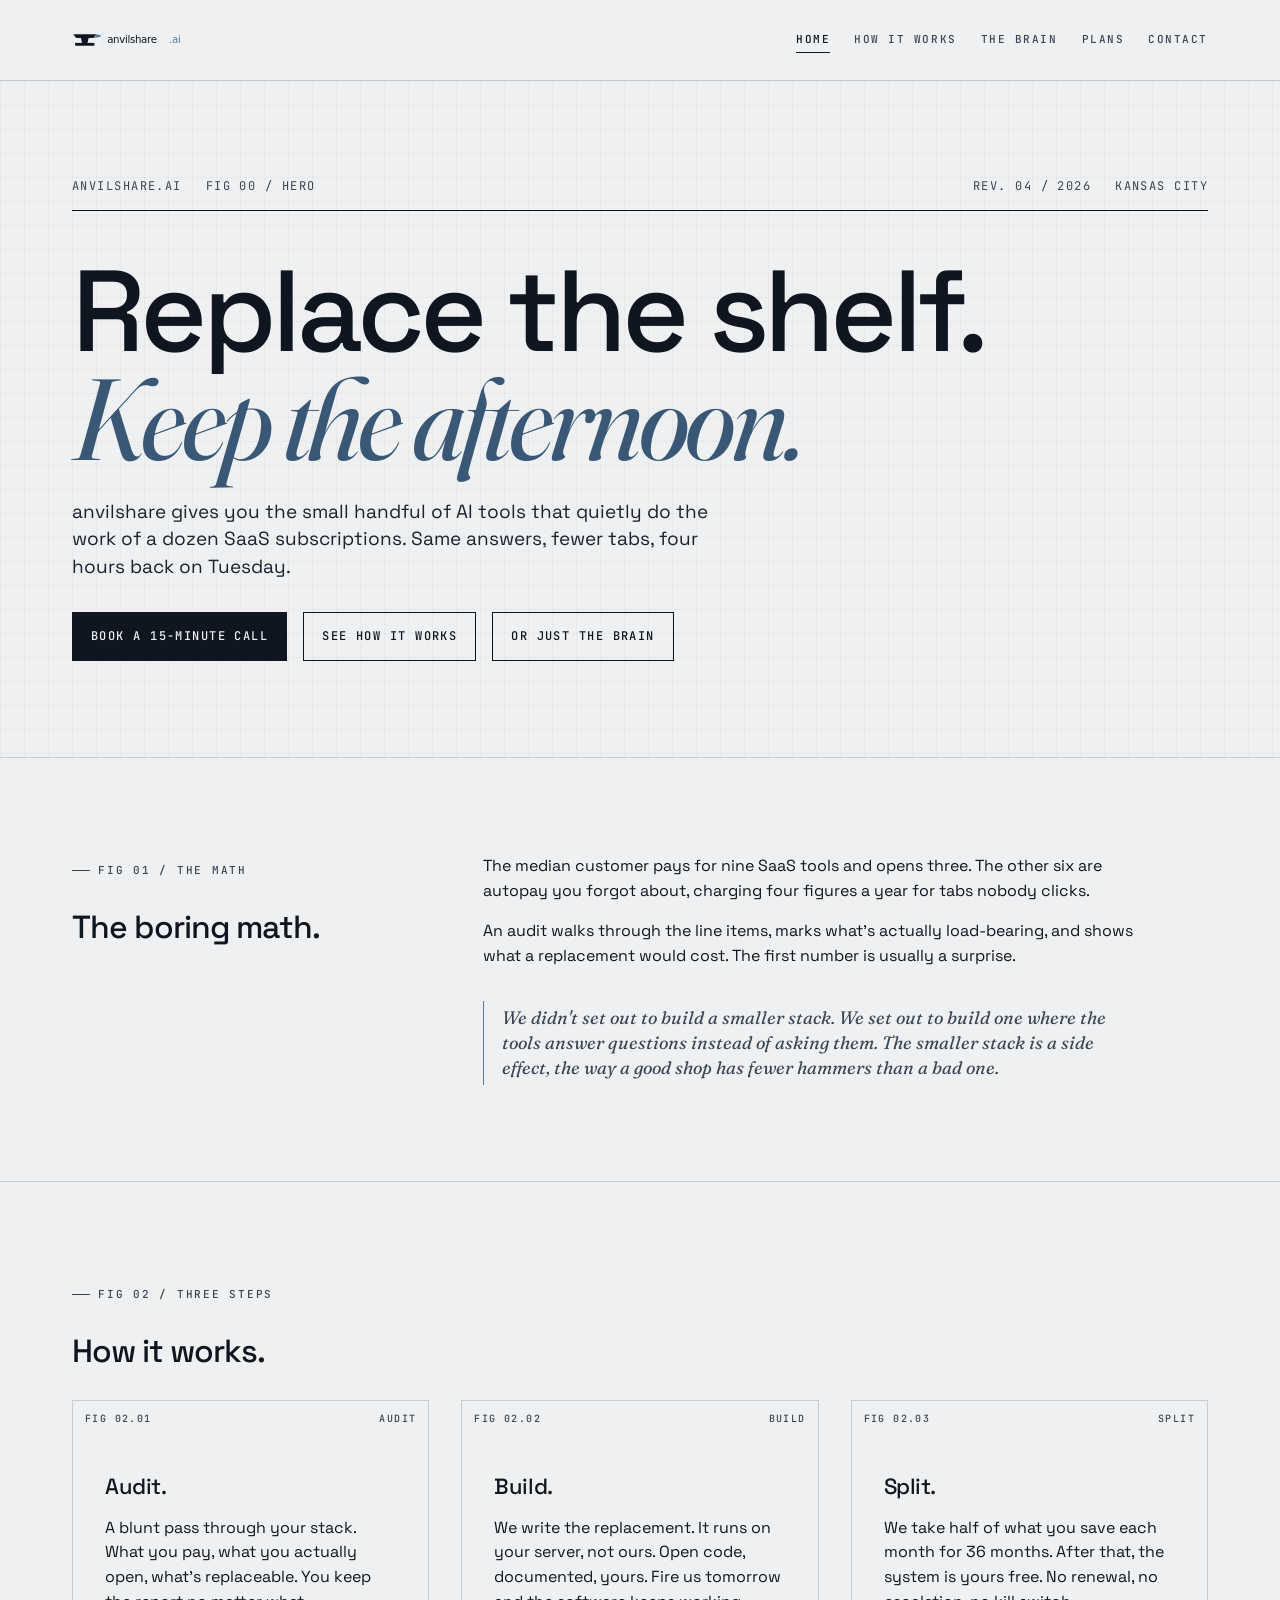
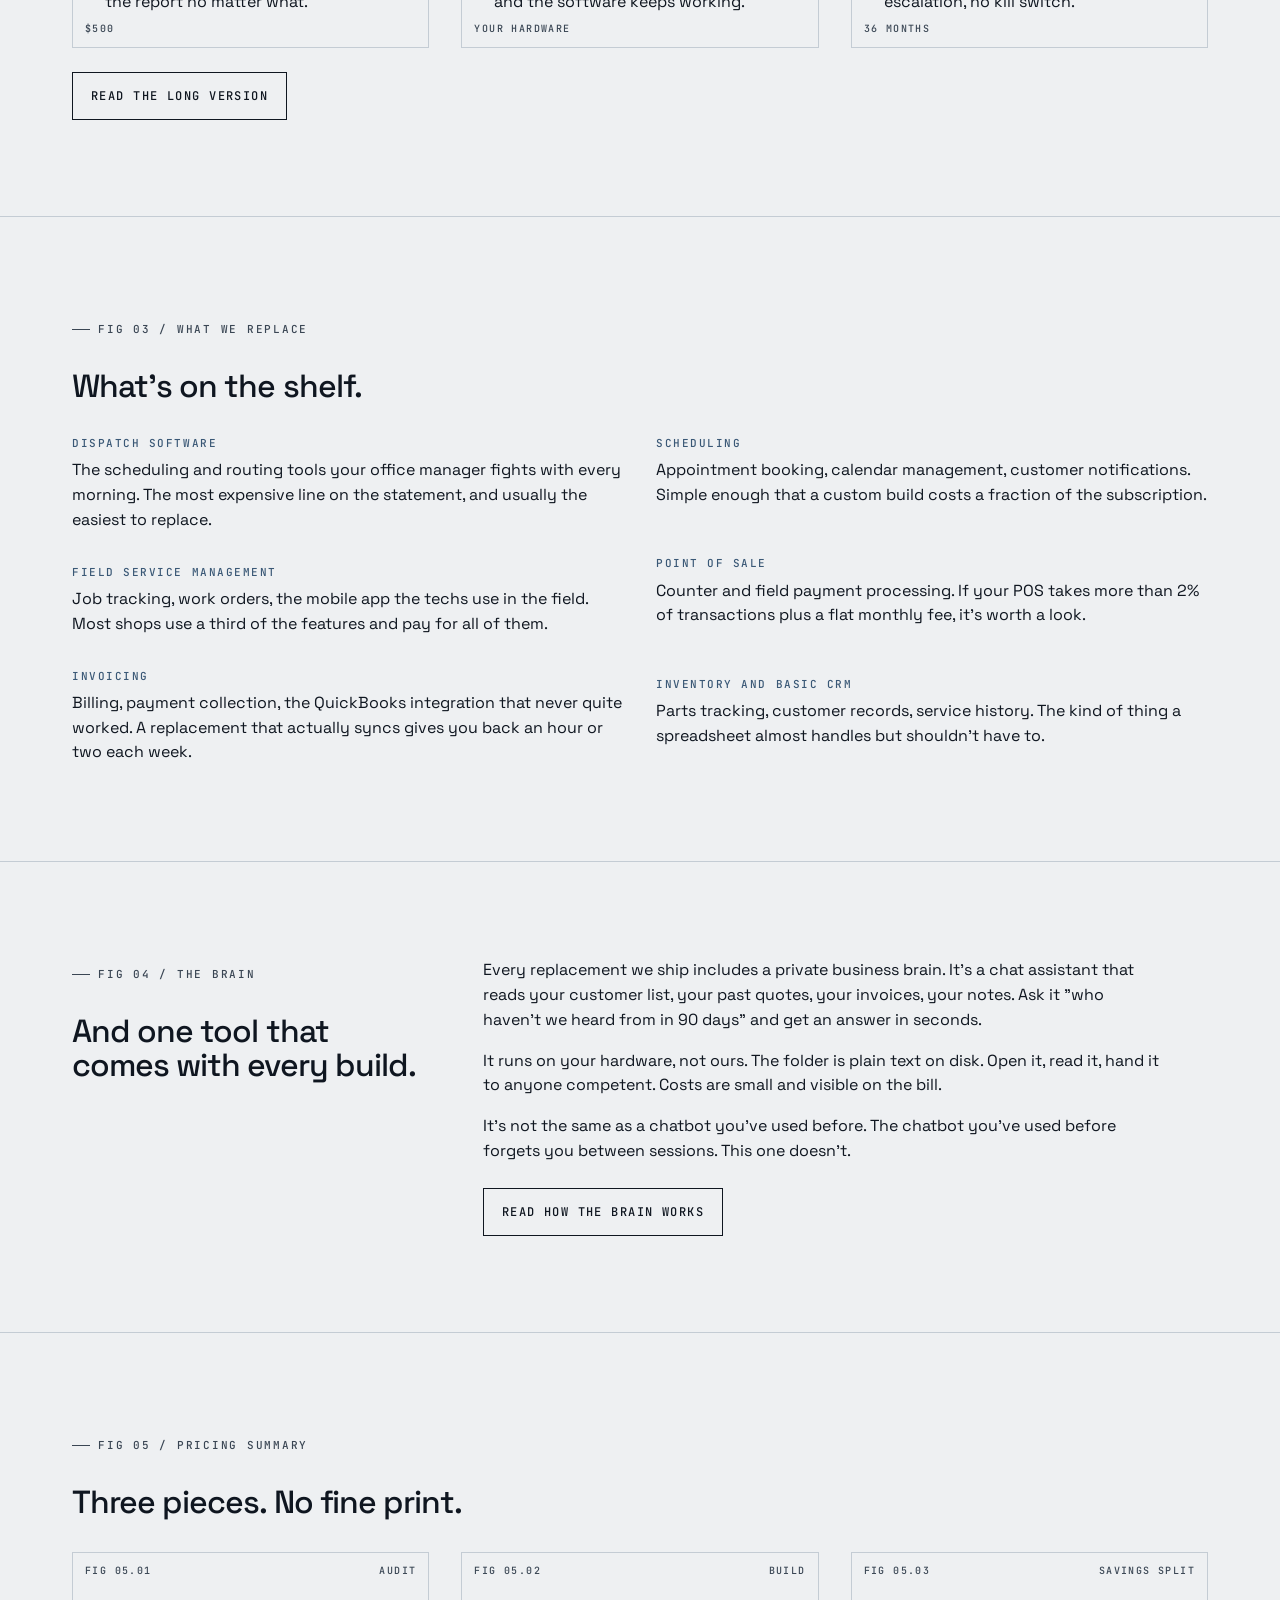
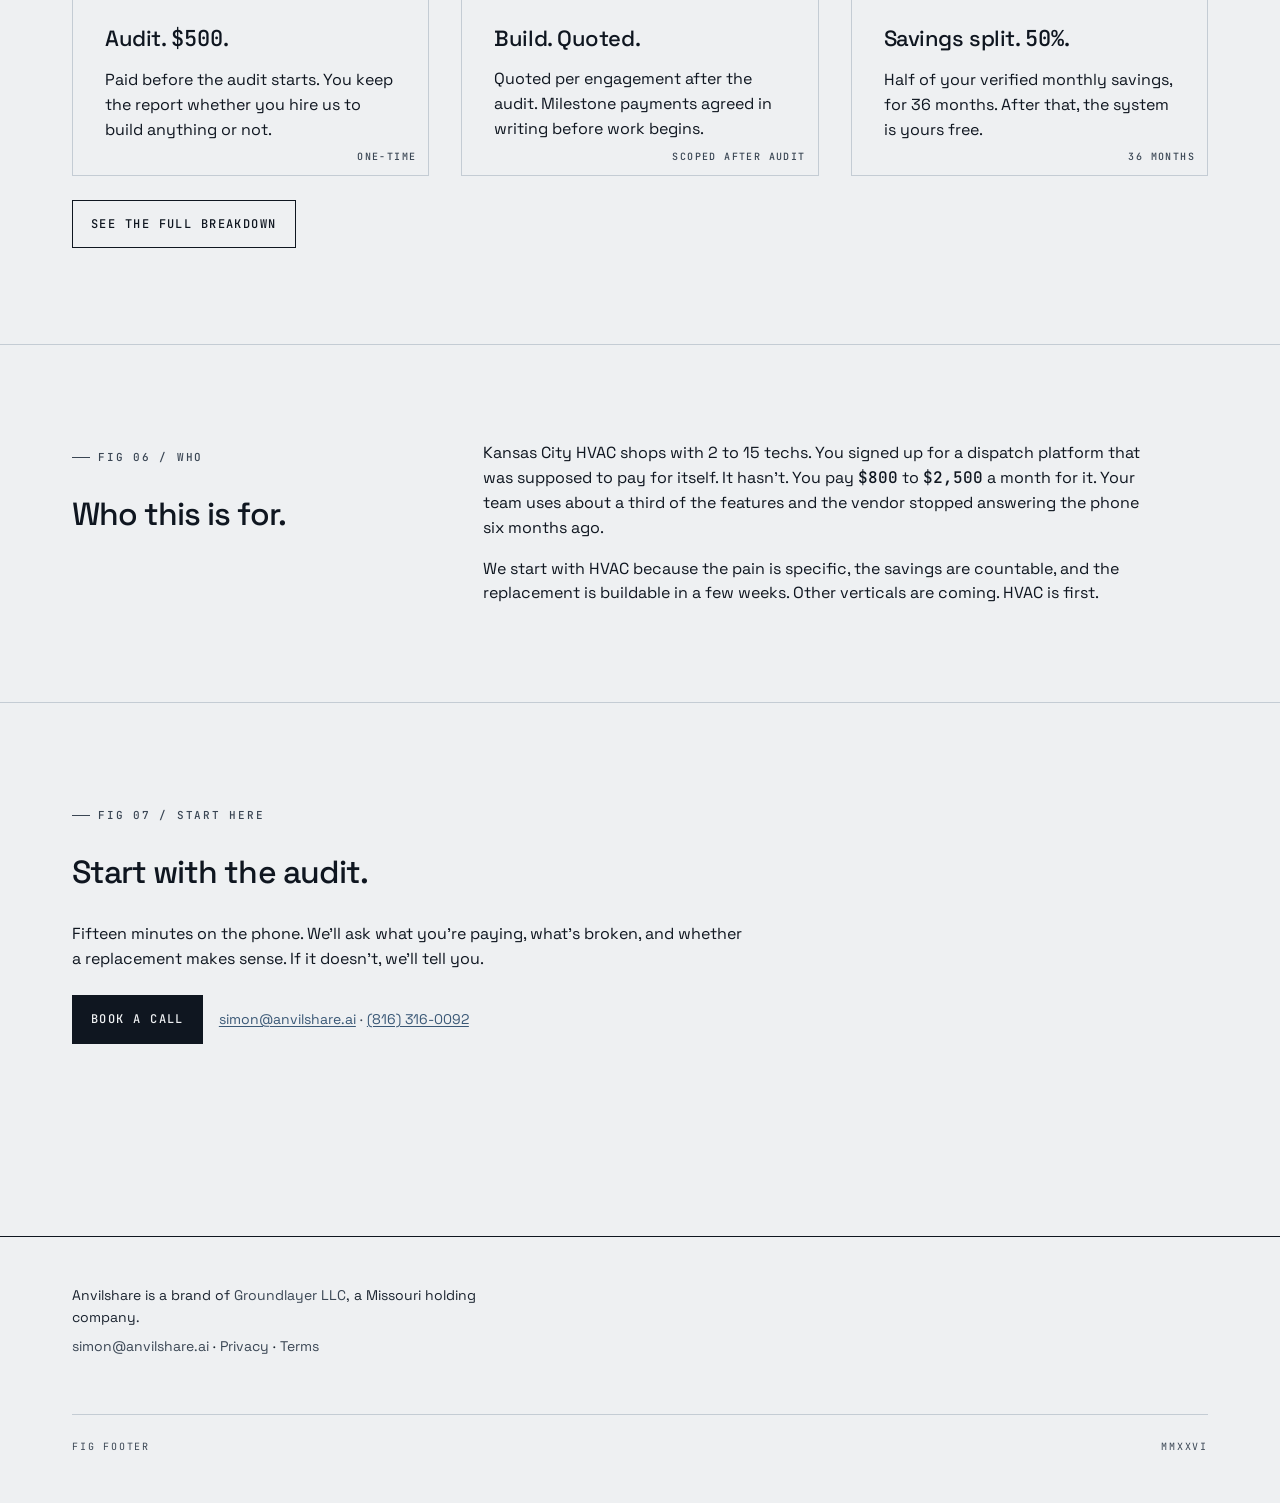
==== commit 33997334: "Make the brain easier to find from the home page Added 'The brain' to the top nav across all pages s" ====
--- a/index.html
+++ b/index.html
@@ -24,6 +24,7 @@
       <nav class="site-nav" aria-label="Main">
         <a href="/" aria-current="page">Home</a>
         <a href="/how-it-works.html">How it works</a>
+        <a href="/#brain">The brain</a>
         <a href="/plans.html">Plans</a>
         <a href="/contact.html">Contact</a>
       </nav>
@@ -53,6 +54,7 @@
         <div class="cta-row">
           <a class="btn btn-primary" href="mailto:simon@anvilshare.ai?subject=Anvilshare%20intro%20call">Book a 15-minute call</a>
           <a class="btn btn-secondary" href="/how-it-works.html">See how it works</a>
+          <a class="btn btn-secondary" href="#brain">Or just the brain</a>
         </div>
       </div>
     </section>
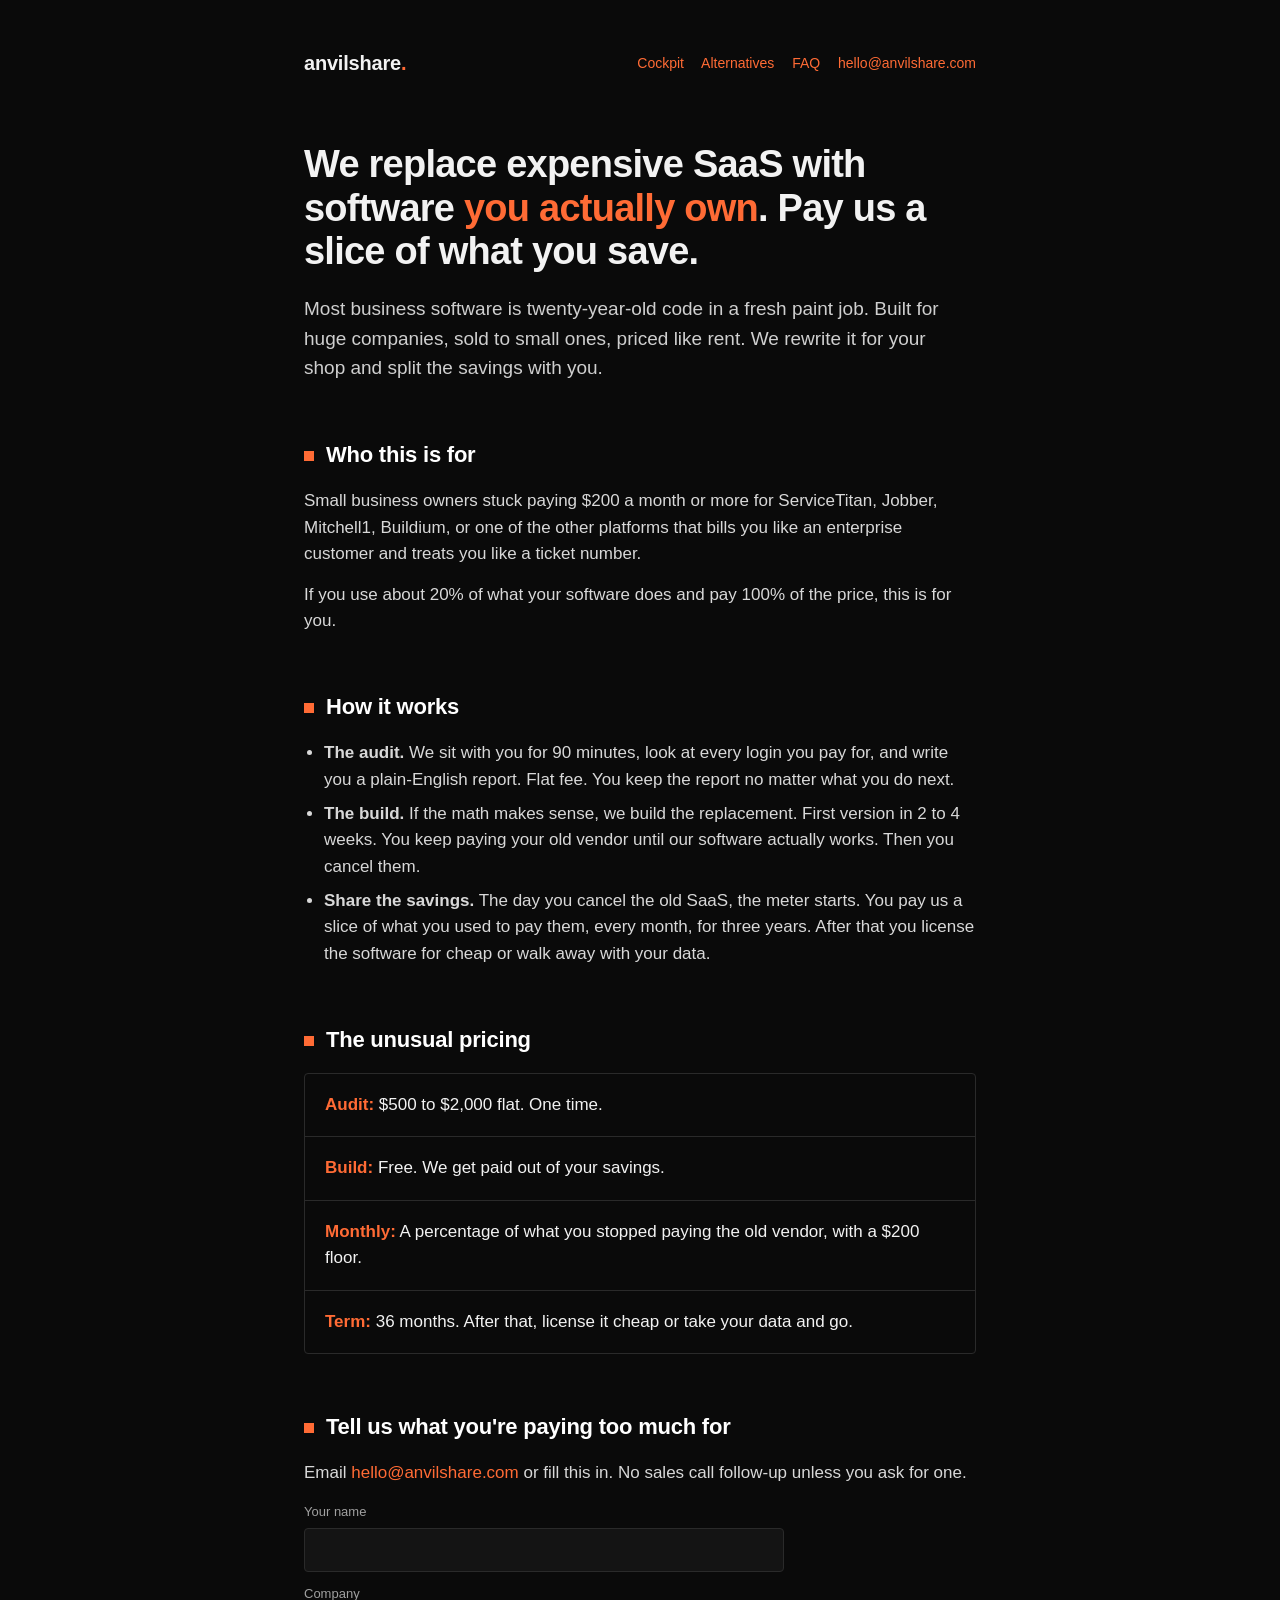
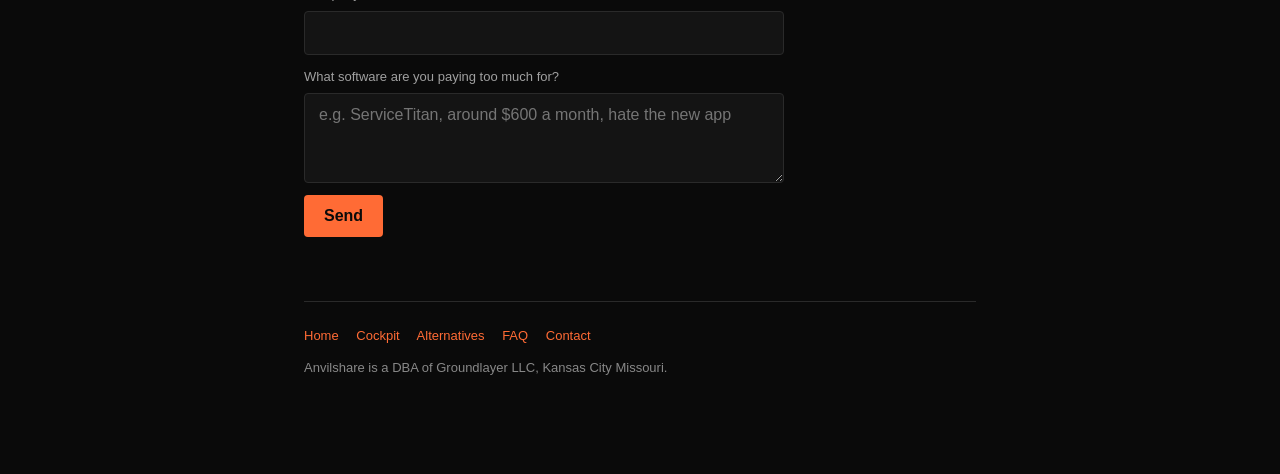
==== commit abcd42a5: "Make Anvilshare easier for people and crawlers to understand" ====
--- a/index.html
+++ b/index.html
@@ -1,275 +1,234 @@
 <!DOCTYPE html>
 <html lang="en">
 <head>
-  <meta charset="utf-8">
-  <meta name="viewport" content="width=device-width, initial-scale=1">
-  <title>anvilshare.ai - Replace the shelf. Keep the afternoon.</title>
-  <meta name="description" content="anvilshare gives you the small handful of AI tools that quietly do the work of a dozen SaaS subscriptions. Same answers, fewer tabs, four hours back on Tuesday.">
-  <link rel="canonical" href="https://anvilshare.ai/">
-  <link rel="icon" href="/assets/favicon.svg" type="image/svg+xml">
-  <link rel="preconnect" href="https://fonts.googleapis.com">
-  <link rel="preconnect" href="https://fonts.gstatic.com" crossorigin>
-  <link href="https://fonts.googleapis.com/css2?family=Space+Grotesk:wght@300;400;500;600&family=JetBrains+Mono:wght@400;500;600&family=Fraunces:ital,wght@0,400;0,500;1,400;1,500&display=swap" rel="stylesheet">
-  <link rel="stylesheet" href="/css/site.css">
+<meta charset="utf-8">
+<meta name="viewport" content="width=device-width, initial-scale=1">
+<title>Anvilshare</title>
+<meta name="description" content="We replace expensive SaaS with software you actually own. Pay us a slice of what you save.">
+<link rel="canonical" href="https://anvilshare.ai/">
+<meta property="og:title" content="Anvilshare, replacement studio for expensive SaaS">
+<meta property="og:description" content="We replace expensive SaaS with software you actually own. Pay us a slice of what you save.">
+<meta property="og:type" content="website">
+<meta property="og:url" content="https://anvilshare.ai/">
+<meta name="twitter:card" content="summary">
+<meta name="twitter:title" content="Anvilshare">
+<meta name="twitter:description" content="We replace expensive SaaS with software you actually own.">
+<style>
+  *, *::before, *::after { box-sizing: border-box; }
+  html, body { margin: 0; padding: 0; }
+  body {
+    background: #0a0a0a;
+    color: #f2f2f2;
+    font-family: -apple-system, BlinkMacSystemFont, "Segoe UI", Roboto, "Helvetica Neue", Arial, sans-serif;
+    font-size: 17px;
+    line-height: 1.55;
+    -webkit-font-smoothing: antialiased;
+  }
+  a { color: #FF6B35; text-decoration: none; }
+  a:hover { text-decoration: underline; }
+  main { max-width: 720px; margin: 0 auto; padding: 48px 24px 96px; }
+  header { display: flex; align-items: center; justify-content: space-between; margin-bottom: 64px; }
+  .brand { font-weight: 700; font-size: 20px; letter-spacing: -0.01em; }
+  .brand .dot { color: #FF6B35; }
+  .nav-email { font-size: 14px; color: #FF6B35; }
+  h1 {
+    font-size: 38px;
+    line-height: 1.15;
+    margin: 0 0 20px;
+    letter-spacing: -0.02em;
+    font-weight: 700;
+  }
+  h1 .accent { color: #FF6B35; }
+  .lede {
+    font-size: 19px;
+    color: #cfcfcf;
+    margin: 0 0 56px;
+    max-width: 640px;
+  }
+  section { margin-bottom: 56px; }
+  h2 {
+    font-size: 22px;
+    margin: 0 0 16px;
+    letter-spacing: -0.01em;
+    color: #ffffff;
+  }
+  h2::before {
+    content: "";
+    display: inline-block;
+    width: 10px;
+    height: 10px;
+    background: #FF6B35;
+    margin-right: 12px;
+    vertical-align: 1px;
+  }
+  p { margin: 0 0 14px; color: #d8d8d8; }
+  ul { padding-left: 20px; margin: 0 0 14px; }
+  li { margin-bottom: 8px; color: #d8d8d8; }
+  .pricing-grid {
+    border: 1px solid #2a2a2a;
+    border-radius: 4px;
+    padding: 0;
+    overflow: hidden;
+  }
+  .pricing-row {
+    padding: 18px 20px;
+    border-bottom: 1px solid #2a2a2a;
+  }
+  .pricing-row:last-child { border-bottom: 0; }
+  .pricing-row strong { color: #FF6B35; }
+  form {
+    display: grid;
+    gap: 12px;
+    max-width: 480px;
+    margin-top: 16px;
+  }
+  label {
+    font-size: 13px;
+    color: #a0a0a0;
+    margin-bottom: -6px;
+  }
+  input, textarea {
+    background: #141414;
+    border: 1px solid #2a2a2a;
+    color: #f2f2f2;
+    padding: 12px 14px;
+    border-radius: 4px;
+    font-family: inherit;
+    font-size: 16px;
+    width: 100%;
+  }
+  input:focus, textarea:focus {
+    outline: none;
+    border-color: #FF6B35;
+  }
+  textarea { resize: vertical; min-height: 90px; }
+  button {
+    background: #FF6B35;
+    color: #0a0a0a;
+    border: 0;
+    padding: 12px 20px;
+    border-radius: 4px;
+    font-family: inherit;
+    font-size: 16px;
+    font-weight: 600;
+    cursor: pointer;
+    justify-self: start;
+  }
+  button:hover { background: #ff8255; }
+  footer {
+    margin-top: 64px;
+    padding-top: 24px;
+    border-top: 1px solid #2a2a2a;
+    font-size: 13px;
+    color: #888;
+  }
+  @media (max-width: 540px) {
+    main { padding: 32px 20px 64px; }
+    h1 { font-size: 30px; }
+    .lede { font-size: 17px; }
+  }
+</style>
 </head>
 <body>
-
-  <a href="#main" class="skip-link">Skip to content</a>
-
-  <header class="site-header">
-    <div class="wrap">
-      <a href="/" aria-label="anvilshare.ai home">
-        <img src="/assets/logo-primary.svg" alt="anvilshare.ai" class="site-logo" width="320" height="40">
-      </a>
-      <nav class="site-nav" aria-label="Main">
-        <a href="/" aria-current="page">Home</a>
-        <a href="/how-it-works.html">How it works</a>
-        <a href="/#brain">The brain</a>
-        <a href="/plans.html">Plans</a>
-        <a href="/contact.html">Contact</a>
-      </nav>
+<main>
+
+  <header>
+    <div class="brand">anvilshare<span class="dot">.</span></div>
+    <nav class="nav-email" aria-label="Primary">
+      <a href="/ai-ops-cockpit.html" style="margin-right: 14px;">Cockpit</a>
+      <a href="/alternatives.html" style="margin-right: 14px;">Alternatives</a>
+      <a href="/faq.html" style="margin-right: 14px;">FAQ</a>
+      <a href="mailto:hello@anvilshare.com">hello@anvilshare.com</a>
+    </nav>
+  </header>
+
+  <h1>We replace expensive SaaS with software <span class="accent">you actually own</span>. Pay us a slice of what you save.</h1>
+
+  <p class="lede">Most business software is twenty-year-old code in a fresh paint job. Built for huge companies, sold to small ones, priced like rent. We rewrite it for your shop and split the savings with you.</p>
+
+  <section>
+    <h2>Who this is for</h2>
+    <p>Small business owners stuck paying $200 a month or more for ServiceTitan, Jobber, Mitchell1, Buildium, or one of the other platforms that bills you like an enterprise customer and treats you like a ticket number.</p>
+    <p>If you use about 20% of what your software does and pay 100% of the price, this is for you.</p>
+  </section>
+
+  <section>
+    <h2>How it works</h2>
+    <ul>
+      <li><strong>The audit.</strong> We sit with you for 90 minutes, look at every login you pay for, and write you a plain-English report. Flat fee. You keep the report no matter what you do next.</li>
+      <li><strong>The build.</strong> If the math makes sense, we build the replacement. First version in 2 to 4 weeks. You keep paying your old vendor until our software actually works. Then you cancel them.</li>
+      <li><strong>Share the savings.</strong> The day you cancel the old SaaS, the meter starts. You pay us a slice of what you used to pay them, every month, for three years. After that you license the software for cheap or walk away with your data.</li>
+    </ul>
+  </section>
+
+  <section>
+    <h2>The unusual pricing</h2>
+    <div class="pricing-grid">
+      <div class="pricing-row"><strong>Audit:</strong> $500 to $2,000 flat. One time.</div>
+      <div class="pricing-row"><strong>Build:</strong> Free. We get paid out of your savings.</div>
+      <div class="pricing-row"><strong>Monthly:</strong> A percentage of what you stopped paying the old vendor, with a $200 floor.</div>
+      <div class="pricing-row"><strong>Term:</strong> 36 months. After that, license it cheap or take your data and go.</div>
     </div>
-  </header>
-
-  <main id="main">
-
-    <!-- Hero -->
-    <section class="hero">
-      <div class="wrap">
-        <div class="meta-row">
-          <div class="l">
-            <span>anvilshare.ai</span>
-            <span>fig 00 / hero</span>
-          </div>
-          <div class="r">
-            <span>rev. 04 / 2026</span>
-            <span>kansas city</span>
-          </div>
-        </div>
-
-        <h1 class="display">Replace the shelf.<br><em>Keep the afternoon.</em></h1>
-
-        <p class="lede">anvilshare gives you the small handful of AI tools that quietly do the work of a dozen SaaS subscriptions. Same answers, fewer tabs, four hours back on Tuesday.</p>
-
-        <div class="cta-row">
-          <a class="btn btn-primary" href="mailto:simon@anvilshare.ai?subject=Anvilshare%20intro%20call">Book a 15-minute call</a>
-          <a class="btn btn-secondary" href="/how-it-works.html">See how it works</a>
-          <a class="btn btn-secondary" href="#brain">Or just the brain</a>
-        </div>
-      </div>
-    </section>
-
-    <!-- Section 1: The boring math -->
-    <section class="section">
-      <div class="wrap">
-        <div class="measure-row">
-          <div>
-            <span class="eyebrow">fig 01 / the math</span>
-            <h2 class="section-title">The boring math.</h2>
-          </div>
-          <div>
-            <p>The median customer pays for nine SaaS tools and opens three. The other six are autopay you forgot about, charging four figures a year for tabs nobody clicks.</p>
-            <p>An audit walks through the line items, marks what's actually load-bearing, and shows what a replacement would cost. The first number is usually a surprise.</p>
-
-            <p class="aside">We didn't set out to build a smaller stack. We set out to build one where the tools answer questions instead of asking them. The smaller stack is a side effect, the way a good shop has fewer hammers than a bad one.</p>
-          </div>
-        </div>
-      </div>
-    </section>
-
-    <!-- Section 2: How it works (3 plates) -->
-    <section class="section">
-      <div class="wrap">
-        <span class="eyebrow">fig 02 / three steps</span>
-        <h2 class="section-title">How it works.</h2>
-
-        <div class="grid-3">
-          <article class="plate">
-            <span class="corner tl">fig 02.01</span>
-            <span class="corner tr">audit</span>
-            <span class="corner bl">$500</span>
-            <div class="plate-body">
-              <h3>Audit.</h3>
-              <p>A blunt pass through your stack. What you pay, what you actually open, what's replaceable. You keep the report no matter what.</p>
-            </div>
-          </article>
-
-          <article class="plate">
-            <span class="corner tl">fig 02.02</span>
-            <span class="corner tr">build</span>
-            <span class="corner bl">your hardware</span>
-            <div class="plate-body">
-              <h3>Build.</h3>
-              <p>We write the replacement. It runs on your server, not ours. Open code, documented, yours. Fire us tomorrow and the software keeps working.</p>
-            </div>
-          </article>
-
-          <article class="plate">
-            <span class="corner tl">fig 02.03</span>
-            <span class="corner tr">split</span>
-            <span class="corner bl">36 months</span>
-            <div class="plate-body">
-              <h3>Split.</h3>
-              <p>We take half of what you save each month for 36 months. After that, the system is yours free. No renewal, no escalation, no kill switch.</p>
-            </div>
-          </article>
-        </div>
-
-        <div class="cta-row">
-          <a class="btn btn-secondary" href="/how-it-works.html">Read the long version</a>
-        </div>
-      </div>
-    </section>
-
-    <!-- Section 3: What's replaceable -->
-    <section class="section">
-      <div class="wrap">
-        <span class="eyebrow">fig 03 / what we replace</span>
-        <h2 class="section-title">What's on the shelf.</h2>
-
-        <div class="grid-2">
-          <ul class="flat-list">
-            <li>
-              <h4>Dispatch software</h4>
-              <p>The scheduling and routing tools your office manager fights with every morning. The most expensive line on the statement, and usually the easiest to replace.</p>
-            </li>
-            <li>
-              <h4>Field service management</h4>
-              <p>Job tracking, work orders, the mobile app the techs use in the field. Most shops use a third of the features and pay for all of them.</p>
-            </li>
-            <li>
-              <h4>Invoicing</h4>
-              <p>Billing, payment collection, the QuickBooks integration that never quite worked. A replacement that actually syncs gives you back an hour or two each week.</p>
-            </li>
-          </ul>
-
-          <ul class="flat-list">
-            <li>
-              <h4>Scheduling</h4>
-              <p>Appointment booking, calendar management, customer notifications. Simple enough that a custom build costs a fraction of the subscription.</p>
-            </li>
-            <li>
-              <h4>Point of sale</h4>
-              <p>Counter and field payment processing. If your POS takes more than 2% of transactions plus a flat monthly fee, it's worth a look.</p>
-            </li>
-            <li>
-              <h4>Inventory and basic CRM</h4>
-              <p>Parts tracking, customer records, service history. The kind of thing a spreadsheet almost handles but shouldn't have to.</p>
-            </li>
-          </ul>
-        </div>
-      </div>
-    </section>
-
-    <!-- Section 4: The brain (folded Single Brain) -->
-    <section class="section" id="brain">
-      <div class="wrap">
-        <div class="measure-row">
-          <div>
-            <span class="eyebrow">fig 04 / the brain</span>
-            <h2 class="section-title">And one tool that comes with every build.</h2>
-          </div>
-          <div>
-            <p>Every replacement we ship includes a private business brain. It's a chat assistant that reads your customer list, your past quotes, your invoices, your notes. Ask it "who haven't we heard from in 90 days" and get an answer in seconds.</p>
-            <p>It runs on your hardware, not ours. The folder is plain text on disk. Open it, read it, hand it to anyone competent. Costs are small and visible on the bill.</p>
-            <p>It's not the same as a chatbot you've used before. The chatbot you've used before forgets you between sessions. This one doesn't.</p>
-
-            <div class="cta-row">
-              <a class="btn btn-secondary" href="/how-it-works.html#brain">Read how the brain works</a>
-            </div>
-          </div>
-        </div>
-      </div>
-    </section>
-
-    <!-- Section 5: Pricing summary -->
-    <section class="section">
-      <div class="wrap">
-        <span class="eyebrow">fig 05 / pricing summary</span>
-        <h2 class="section-title">Three pieces. No fine print.</h2>
-
-        <div class="grid-3">
-          <article class="plate">
-            <span class="corner tl">fig 05.01</span>
-            <span class="corner tr">audit</span>
-            <span class="corner br">one-time</span>
-            <div class="plate-body">
-              <h3>Audit. <span class="mono-num">$500</span>.</h3>
-              <p>Paid before the audit starts. You keep the report whether you hire us to build anything or not.</p>
-            </div>
-          </article>
-
-          <article class="plate">
-            <span class="corner tl">fig 05.02</span>
-            <span class="corner tr">build</span>
-            <span class="corner br">scoped after audit</span>
-            <div class="plate-body">
-              <h3>Build. Quoted.</h3>
-              <p>Quoted per engagement after the audit. Milestone payments agreed in writing before work begins.</p>
-            </div>
-          </article>
-
-          <article class="plate">
-            <span class="corner tl">fig 05.03</span>
-            <span class="corner tr">savings split</span>
-            <span class="corner br">36 months</span>
-            <div class="plate-body">
-              <h3>Savings split. <span class="mono-num">50%</span>.</h3>
-              <p>Half of your verified monthly savings, for 36 months. After that, the system is yours free.</p>
-            </div>
-          </article>
-        </div>
-
-        <div class="cta-row">
-          <a class="btn btn-secondary" href="/plans.html">See the full breakdown</a>
-        </div>
-      </div>
-    </section>
-
-    <!-- Section 6: Who this is for -->
-    <section class="section">
-      <div class="wrap">
-        <div class="measure-row">
-          <div>
-            <span class="eyebrow">fig 06 / who</span>
-            <h2 class="section-title">Who this is for.</h2>
-          </div>
-          <div>
-            <p>Kansas City HVAC shops with 2 to 15 techs. You signed up for a dispatch platform that was supposed to pay for itself. It hasn't. You pay <span class="mono-num">$800</span> to <span class="mono-num">$2,500</span> a month for it. Your team uses about a third of the features and the vendor stopped answering the phone six months ago.</p>
-            <p>We start with HVAC because the pain is specific, the savings are countable, and the replacement is buildable in a few weeks. Other verticals are coming. HVAC is first.</p>
-          </div>
-        </div>
-      </div>
-    </section>
-
-    <!-- Section 7: Final CTA -->
-    <section class="section">
-      <div class="wrap">
-        <span class="eyebrow">fig 07 / start here</span>
-        <h2 class="section-title">Start with the audit.</h2>
-        <p>Fifteen minutes on the phone. We'll ask what you're paying, what's broken, and whether a replacement makes sense. If it doesn't, we'll tell you.</p>
-
-        <div class="cta-row">
-          <a class="btn btn-primary" href="mailto:simon@anvilshare.ai?subject=Anvilshare%20intro%20call">Book a call</a>
-          <span class="cta-aside"><a href="mailto:simon@anvilshare.ai">simon@anvilshare.ai</a> &middot; <a href="tel:+18163160092">(816) 316-0092</a></span>
-        </div>
-      </div>
-    </section>
-
-  </main>
-
-  <footer class="site-footer">
-    <div class="wrap">
-      <div class="col">
-        <p>Anvilshare is a brand of <a href="https://groundlayer.co">Groundlayer LLC</a>, a Missouri holding company.</p>
-        <p><a href="mailto:simon@anvilshare.ai">simon@anvilshare.ai</a> &middot; <a href="/privacy.html">Privacy</a> &middot; <a href="/terms.html">Terms</a></p>
-      </div>
-      <div class="footer-fig">
-        <span>fig footer</span>
-        <span>MMXXVI</span>
-      </div>
-    </div>
+  </section>
+
+  <section>
+    <h2>Tell us what you're paying too much for</h2>
+    <p>Email <a href="mailto:hello@anvilshare.com">hello@anvilshare.com</a> or fill this in. No sales call follow-up unless you ask for one.</p>
+    <form action="https://formspree.io/anvilshare-placeholder" method="POST">
+      <label for="name">Your name</label>
+      <input id="name" name="name" type="text" required>
+      <label for="company">Company</label>
+      <input id="company" name="company" type="text" required>
+      <label for="painsoftware">What software are you paying too much for?</label>
+      <textarea id="painsoftware" name="painsoftware" placeholder="e.g. ServiceTitan, around $600 a month, hate the new app" required></textarea>
+      <button type="submit">Send</button>
+    </form>
+  </section>
+
+  <footer>
+    <nav aria-label="Footer" style="margin-bottom: 12px;">
+      <a href="/" style="margin-right: 14px;">Home</a>
+      <a href="/ai-ops-cockpit.html" style="margin-right: 14px;">Cockpit</a>
+      <a href="/alternatives.html" style="margin-right: 14px;">Alternatives</a>
+      <a href="/faq.html" style="margin-right: 14px;">FAQ</a>
+      <a href="mailto:hello@anvilshare.com">Contact</a>
+    </nav>
+    Anvilshare is a DBA of Groundlayer LLC, Kansas City Missouri.
   </footer>
+
+</main>
+
+<script type="application/ld+json">
+{
+  "@context": "https://schema.org",
+  "@type": "Organization",
+  "name": "Anvilshare",
+  "alternateName": "Anvilshare, a DBA of Groundlayer LLC",
+  "url": "https://anvilshare.ai",
+  "email": "hello@anvilshare.com",
+  "description": "Anvilshare replaces expensive SaaS for small businesses with software they actually own. Pricing is a slice of what the customer saves on their old vendor.",
+  "parentOrganization": {
+    "@type": "Organization",
+    "name": "Groundlayer LLC",
+    "address": {
+      "@type": "PostalAddress",
+      "addressLocality": "Kansas City",
+      "addressRegion": "MO",
+      "addressCountry": "US"
+    }
+  },
+  "areaServed": "United States"
+}
+</script>
+
+<script type="application/ld+json">
+{
+  "@context": "https://schema.org",
+  "@type": "WebSite",
+  "name": "Anvilshare",
+  "url": "https://anvilshare.ai"
+}
+</script>
 
 </body>
 </html>
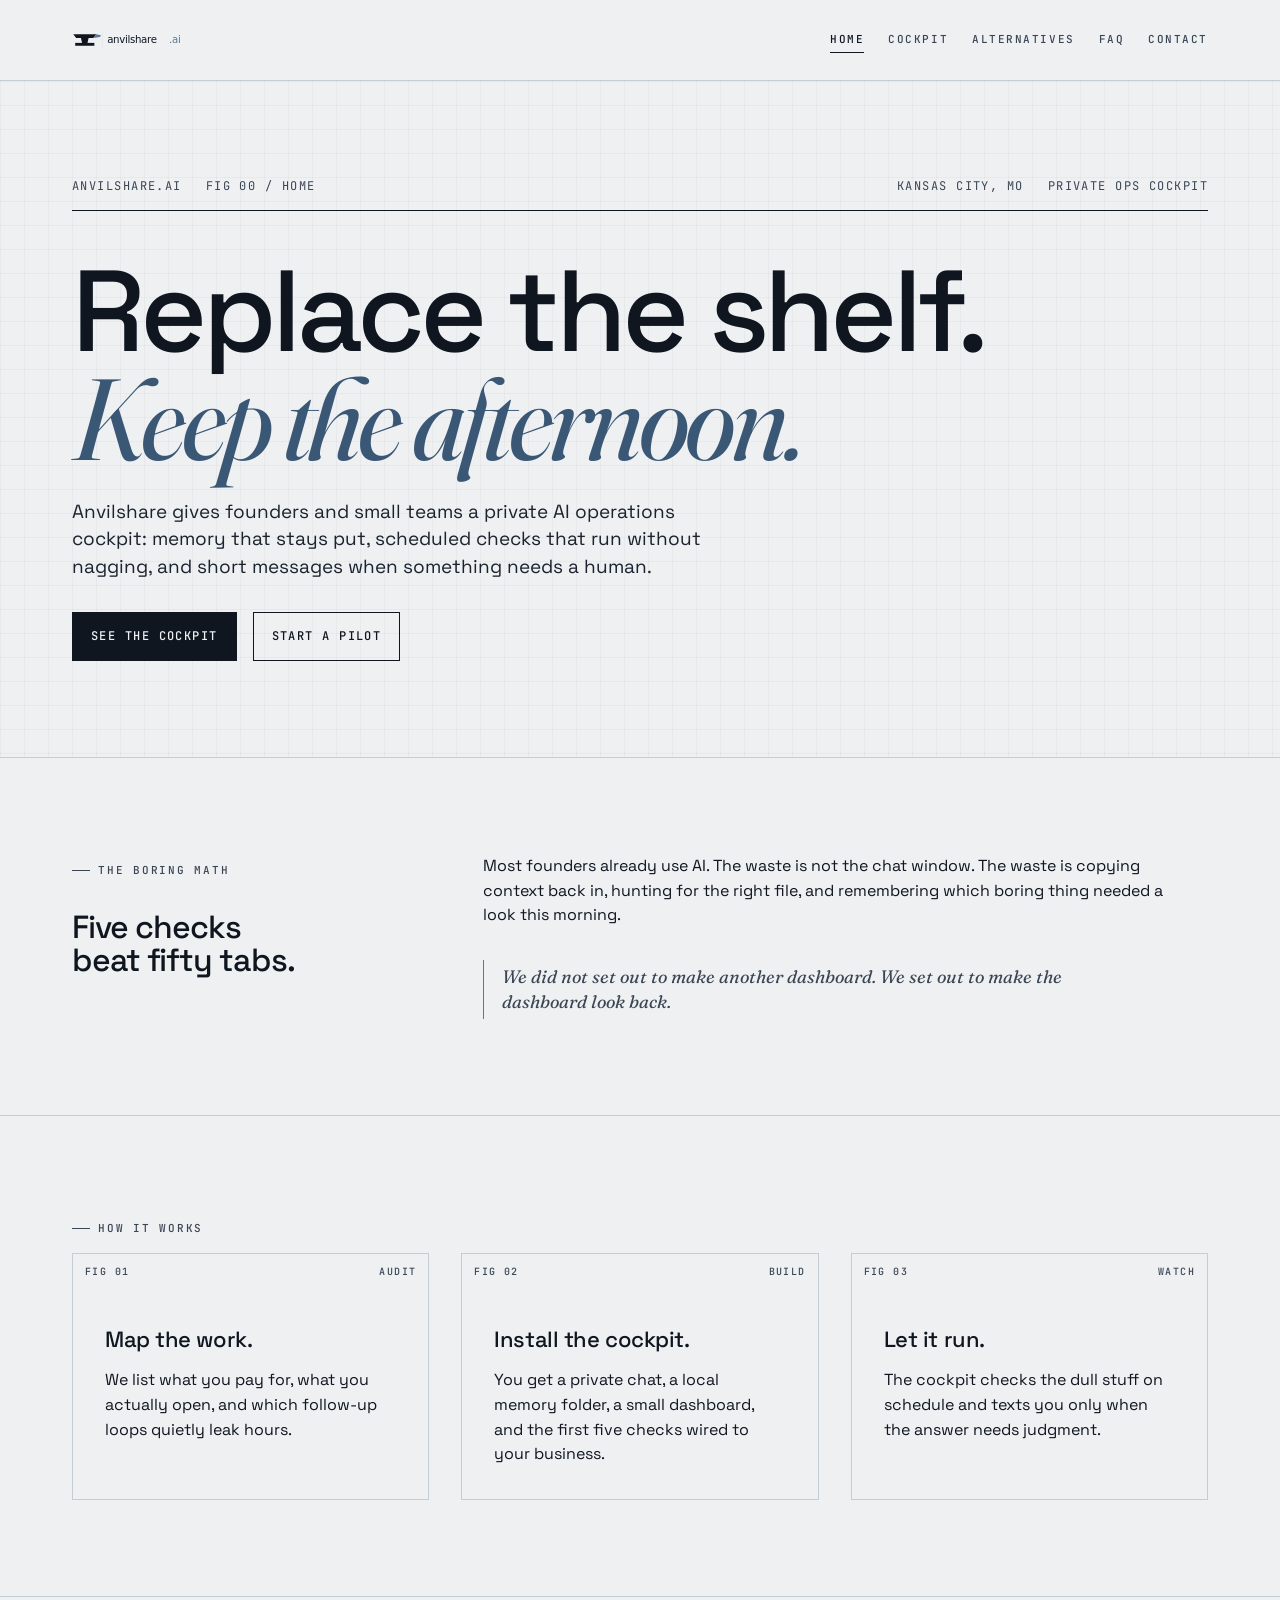
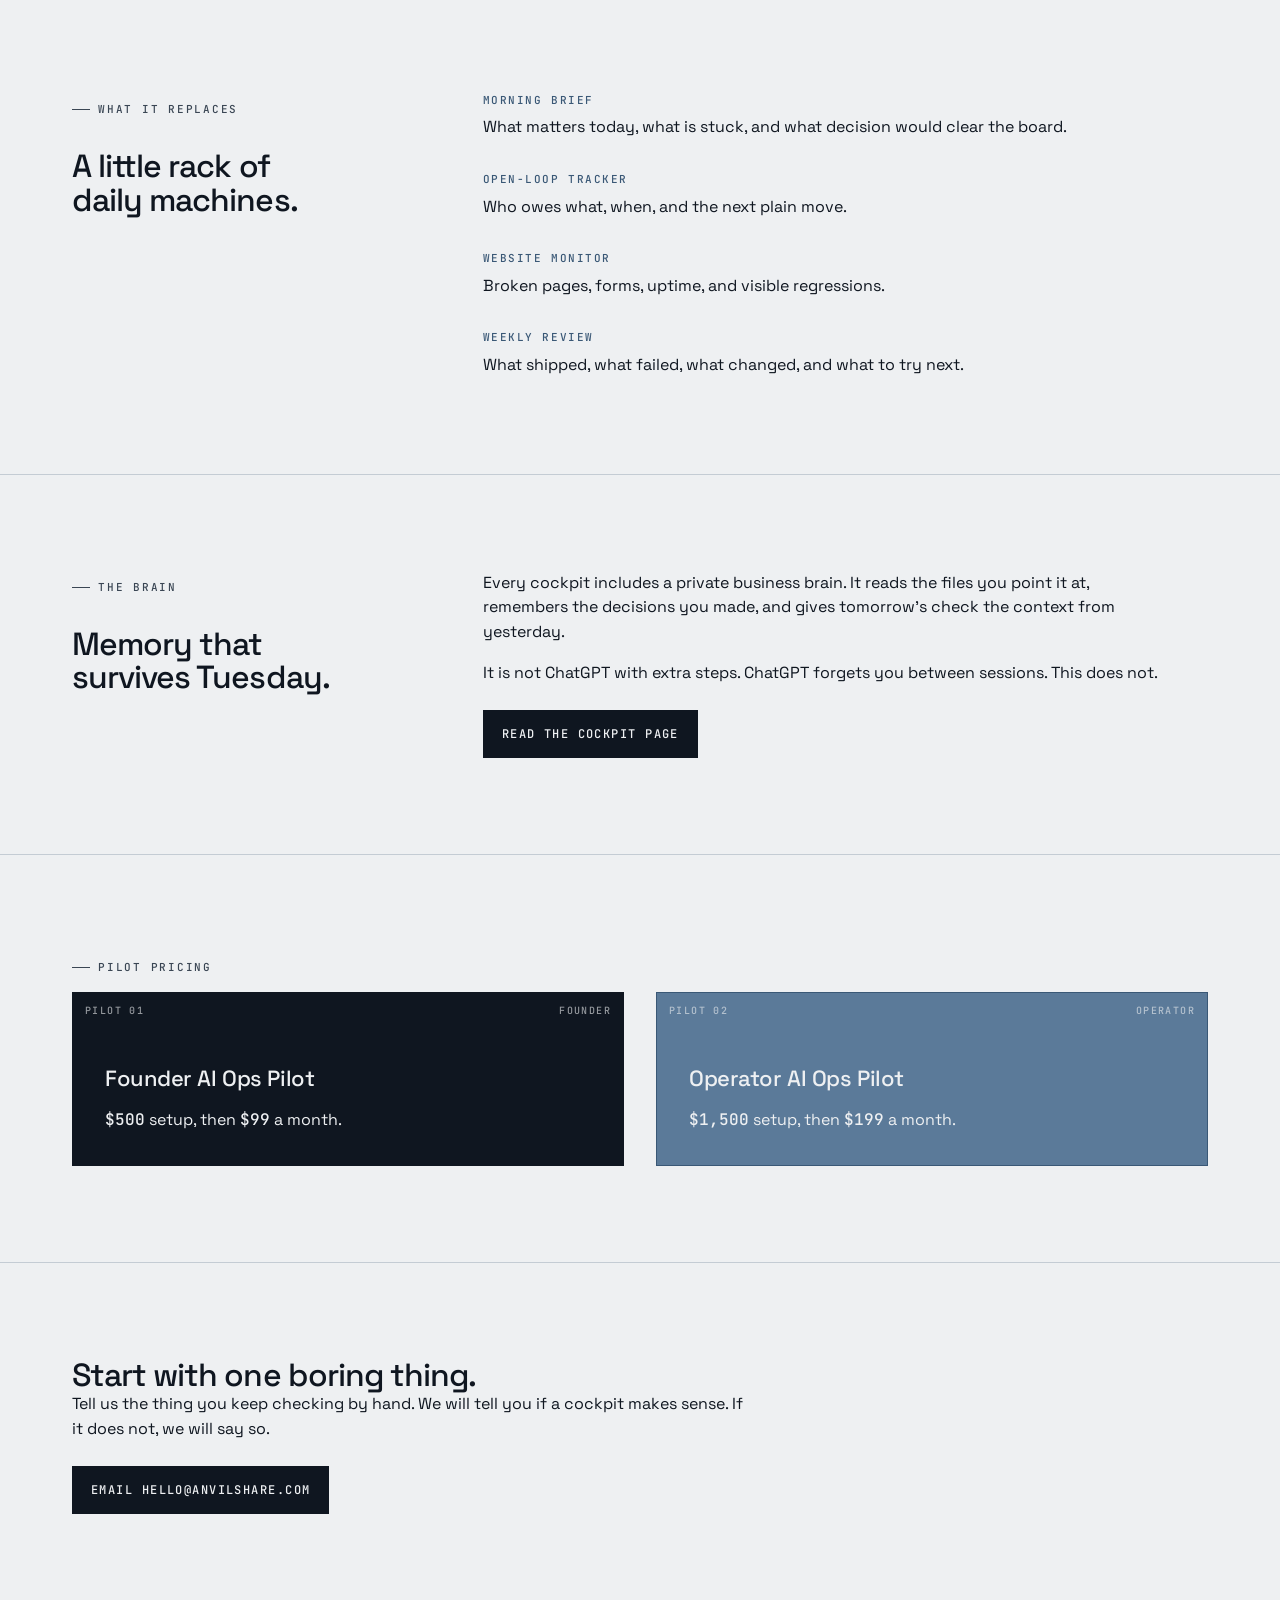
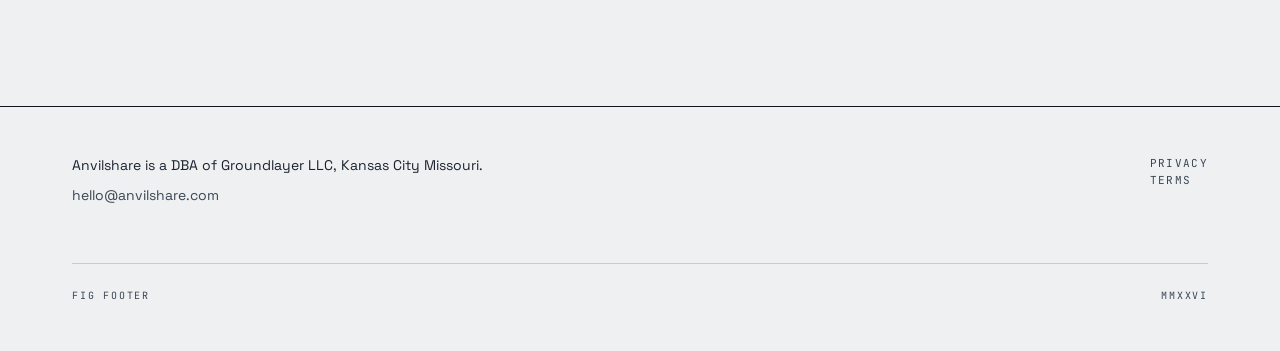
==== commit 70c2d7f6: "Bring Anvilshare back to the shop manual style The new AI Ops Cockpit pages were wearing the old dar" ====
--- a/index.html
+++ b/index.html
@@ -1,234 +1,74 @@
 <!DOCTYPE html>
 <html lang="en">
 <head>
-<meta charset="utf-8">
-<meta name="viewport" content="width=device-width, initial-scale=1">
-<title>Anvilshare</title>
-<meta name="description" content="We replace expensive SaaS with software you actually own. Pay us a slice of what you save.">
-<link rel="canonical" href="https://anvilshare.ai/">
-<meta property="og:title" content="Anvilshare, replacement studio for expensive SaaS">
-<meta property="og:description" content="We replace expensive SaaS with software you actually own. Pay us a slice of what you save.">
-<meta property="og:type" content="website">
-<meta property="og:url" content="https://anvilshare.ai/">
-<meta name="twitter:card" content="summary">
-<meta name="twitter:title" content="Anvilshare">
-<meta name="twitter:description" content="We replace expensive SaaS with software you actually own.">
-<style>
-  *, *::before, *::after { box-sizing: border-box; }
-  html, body { margin: 0; padding: 0; }
-  body {
-    background: #0a0a0a;
-    color: #f2f2f2;
-    font-family: -apple-system, BlinkMacSystemFont, "Segoe UI", Roboto, "Helvetica Neue", Arial, sans-serif;
-    font-size: 17px;
-    line-height: 1.55;
-    -webkit-font-smoothing: antialiased;
-  }
-  a { color: #FF6B35; text-decoration: none; }
-  a:hover { text-decoration: underline; }
-  main { max-width: 720px; margin: 0 auto; padding: 48px 24px 96px; }
-  header { display: flex; align-items: center; justify-content: space-between; margin-bottom: 64px; }
-  .brand { font-weight: 700; font-size: 20px; letter-spacing: -0.01em; }
-  .brand .dot { color: #FF6B35; }
-  .nav-email { font-size: 14px; color: #FF6B35; }
-  h1 {
-    font-size: 38px;
-    line-height: 1.15;
-    margin: 0 0 20px;
-    letter-spacing: -0.02em;
-    font-weight: 700;
-  }
-  h1 .accent { color: #FF6B35; }
-  .lede {
-    font-size: 19px;
-    color: #cfcfcf;
-    margin: 0 0 56px;
-    max-width: 640px;
-  }
-  section { margin-bottom: 56px; }
-  h2 {
-    font-size: 22px;
-    margin: 0 0 16px;
-    letter-spacing: -0.01em;
-    color: #ffffff;
-  }
-  h2::before {
-    content: "";
-    display: inline-block;
-    width: 10px;
-    height: 10px;
-    background: #FF6B35;
-    margin-right: 12px;
-    vertical-align: 1px;
-  }
-  p { margin: 0 0 14px; color: #d8d8d8; }
-  ul { padding-left: 20px; margin: 0 0 14px; }
-  li { margin-bottom: 8px; color: #d8d8d8; }
-  .pricing-grid {
-    border: 1px solid #2a2a2a;
-    border-radius: 4px;
-    padding: 0;
-    overflow: hidden;
-  }
-  .pricing-row {
-    padding: 18px 20px;
-    border-bottom: 1px solid #2a2a2a;
-  }
-  .pricing-row:last-child { border-bottom: 0; }
-  .pricing-row strong { color: #FF6B35; }
-  form {
-    display: grid;
-    gap: 12px;
-    max-width: 480px;
-    margin-top: 16px;
-  }
-  label {
-    font-size: 13px;
-    color: #a0a0a0;
-    margin-bottom: -6px;
-  }
-  input, textarea {
-    background: #141414;
-    border: 1px solid #2a2a2a;
-    color: #f2f2f2;
-    padding: 12px 14px;
-    border-radius: 4px;
-    font-family: inherit;
-    font-size: 16px;
-    width: 100%;
-  }
-  input:focus, textarea:focus {
-    outline: none;
-    border-color: #FF6B35;
-  }
-  textarea { resize: vertical; min-height: 90px; }
-  button {
-    background: #FF6B35;
-    color: #0a0a0a;
-    border: 0;
-    padding: 12px 20px;
-    border-radius: 4px;
-    font-family: inherit;
-    font-size: 16px;
-    font-weight: 600;
-    cursor: pointer;
-    justify-self: start;
-  }
-  button:hover { background: #ff8255; }
-  footer {
-    margin-top: 64px;
-    padding-top: 24px;
-    border-top: 1px solid #2a2a2a;
-    font-size: 13px;
-    color: #888;
-  }
-  @media (max-width: 540px) {
-    main { padding: 32px 20px 64px; }
-    h1 { font-size: 30px; }
-    .lede { font-size: 17px; }
-  }
-</style>
+  <meta charset="utf-8">
+  <meta name="viewport" content="width=device-width, initial-scale=1">
+  <title>Anvilshare, private AI operations cockpit</title>
+  <meta name="description" content="A private AI operations cockpit for founders and small teams. Memory, scheduled checks, and short messages when something needs a human.">
+  <link rel="canonical" href="https://anvilshare.ai/">
+  <meta property="og:title" content="Anvilshare, private AI operations cockpit">
+  <meta property="og:description" content="A private AI operations cockpit for founders and small teams. Memory, scheduled checks, and short messages when something needs a human.">
+  <meta property="og:type" content="website">
+  <meta property="og:url" content="https://anvilshare.ai/">
+  <meta name="twitter:card" content="summary">
+  <link rel="icon" href="/assets/favicon.svg" type="image/svg+xml">
+  <link rel="preconnect" href="https://fonts.googleapis.com">
+  <link rel="preconnect" href="https://fonts.gstatic.com" crossorigin>
+  <link href="https://fonts.googleapis.com/css2?family=Space+Grotesk:wght@300;400;500;600&family=JetBrains+Mono:wght@400;500;600&family=Fraunces:ital,wght@0,400;0,500;1,400;1,500&display=swap" rel="stylesheet">
+  <link rel="stylesheet" href="/css/site.css">
 </head>
 <body>
-<main>
-
-  <header>
-    <div class="brand">anvilshare<span class="dot">.</span></div>
-    <nav class="nav-email" aria-label="Primary">
-      <a href="/ai-ops-cockpit.html" style="margin-right: 14px;">Cockpit</a>
-      <a href="/alternatives.html" style="margin-right: 14px;">Alternatives</a>
-      <a href="/faq.html" style="margin-right: 14px;">FAQ</a>
-      <a href="mailto:hello@anvilshare.com">hello@anvilshare.com</a>
-    </nav>
+  <a href="#main" class="skip-link">Skip to content</a>
+  <header class="site-header">
+    <div class="wrap">
+      <a href="/" aria-label="anvilshare.ai home">
+        <img src="/assets/logo-primary.svg" alt="anvilshare.ai" class="site-logo" width="320" height="40">
+      </a>
+      <nav class="site-nav" aria-label="Main">
+        <a href="/" aria-current="page">Home</a>
+        <a href="/ai-ops-cockpit.html">Cockpit</a>
+        <a href="/alternatives.html">Alternatives</a>
+        <a href="/faq.html">FAQ</a>
+        <a href="/contact.html">Contact</a>
+      </nav>
+    </div>
   </header>
-
-  <h1>We replace expensive SaaS with software <span class="accent">you actually own</span>. Pay us a slice of what you save.</h1>
-
-  <p class="lede">Most business software is twenty-year-old code in a fresh paint job. Built for huge companies, sold to small ones, priced like rent. We rewrite it for your shop and split the savings with you.</p>
-
-  <section>
-    <h2>Who this is for</h2>
-    <p>Small business owners stuck paying $200 a month or more for ServiceTitan, Jobber, Mitchell1, Buildium, or one of the other platforms that bills you like an enterprise customer and treats you like a ticket number.</p>
-    <p>If you use about 20% of what your software does and pay 100% of the price, this is for you.</p>
-  </section>
-
-  <section>
-    <h2>How it works</h2>
-    <ul>
-      <li><strong>The audit.</strong> We sit with you for 90 minutes, look at every login you pay for, and write you a plain-English report. Flat fee. You keep the report no matter what you do next.</li>
-      <li><strong>The build.</strong> If the math makes sense, we build the replacement. First version in 2 to 4 weeks. You keep paying your old vendor until our software actually works. Then you cancel them.</li>
-      <li><strong>Share the savings.</strong> The day you cancel the old SaaS, the meter starts. You pay us a slice of what you used to pay them, every month, for three years. After that you license the software for cheap or walk away with your data.</li>
-    </ul>
-  </section>
-
-  <section>
-    <h2>The unusual pricing</h2>
-    <div class="pricing-grid">
-      <div class="pricing-row"><strong>Audit:</strong> $500 to $2,000 flat. One time.</div>
-      <div class="pricing-row"><strong>Build:</strong> Free. We get paid out of your savings.</div>
-      <div class="pricing-row"><strong>Monthly:</strong> A percentage of what you stopped paying the old vendor, with a $200 floor.</div>
-      <div class="pricing-row"><strong>Term:</strong> 36 months. After that, license it cheap or take your data and go.</div>
+  <main id="main">
+    <section class="hero">
+      <div class="wrap">
+        <div class="meta-row"><div class="l"><span>anvilshare.ai</span><span>fig 00 / home</span></div><div class="r"><span>kansas city, mo</span><span>private ops cockpit</span></div></div>
+        <h1 class="display">Replace the shelf.<br><span class="italic">Keep the afternoon.</span></h1>
+        <p class="lede">Anvilshare gives founders and small teams a private AI operations cockpit: memory that stays put, scheduled checks that run without nagging, and short messages when something needs a human.</p>
+        <div class="cta-row"><a class="btn btn-primary" href="/ai-ops-cockpit.html">See the cockpit</a><a class="btn btn-secondary" href="/contact.html">Start a pilot</a></div>
+      </div>
+    </section>
+    <section class="section"><div class="wrap measure-row"><div><span class="eyebrow">The boring math</span><h2 class="section-title">Five checks beat fifty tabs.</h2></div><div><p>Most founders already use AI. The waste is not the chat window. The waste is copying context back in, hunting for the right file, and remembering which boring thing needed a look this morning.</p><p class="aside">We did not set out to make another dashboard. We set out to make the dashboard look back.</p></div></div></section>
+    <section class="section"><div class="wrap"><span class="eyebrow">How it works</span><div class="grid-3">
+      <article class="plate"><span class="corner tl">fig 01</span><span class="corner tr">audit</span><div class="plate-body"><h3>Map the work.</h3><p>We list what you pay for, what you actually open, and which follow-up loops quietly leak hours.</p></div></article>
+      <article class="plate"><span class="corner tl">fig 02</span><span class="corner tr">build</span><div class="plate-body"><h3>Install the cockpit.</h3><p>You get a private chat, a local memory folder, a small dashboard, and the first five checks wired to your business.</p></div></article>
+      <article class="plate"><span class="corner tl">fig 03</span><span class="corner tr">watch</span><div class="plate-body"><h3>Let it run.</h3><p>The cockpit checks the dull stuff on schedule and texts you only when the answer needs judgment.</p></div></article>
+    </div></div></section>
+    <section class="section"><div class="wrap measure-row"><div><span class="eyebrow">What it replaces</span><h2 class="section-title">A little rack of daily machines.</h2></div><ul class="flat-list"><li><h4>Morning brief</h4><p>What matters today, what is stuck, and what decision would clear the board.</p></li><li><h4>Open-loop tracker</h4><p>Who owes what, when, and the next plain move.</p></li><li><h4>Website monitor</h4><p>Broken pages, forms, uptime, and visible regressions.</p></li><li><h4>Weekly review</h4><p>What shipped, what failed, what changed, and what to try next.</p></li></ul></div></section>
+    <section class="section" id="brain"><div class="wrap measure-row"><div><span class="eyebrow">The brain</span><h2 class="section-title">Memory that survives Tuesday.</h2></div><div><p>Every cockpit includes a private business brain. It reads the files you point it at, remembers the decisions you made, and gives tomorrow's check the context from yesterday.</p><p>It is not ChatGPT with extra steps. ChatGPT forgets you between sessions. This does not.</p><div class="cta-row"><a class="btn btn-primary" href="/ai-ops-cockpit.html">Read the cockpit page</a></div></div></div></section>
+    <section class="section"><div class="wrap"><span class="eyebrow">Pilot pricing</span><div class="grid-2"><article class="plate dark"><span class="corner tl">pilot 01</span><span class="corner tr">founder</span><div class="plate-body"><h3>Founder AI Ops Pilot</h3><p><span class="mono-num">$500</span> setup, then <span class="mono-num">$99</span> a month.</p></div></article><article class="plate steel"><span class="corner tl">pilot 02</span><span class="corner tr">operator</span><div class="plate-body"><h3>Operator AI Ops Pilot</h3><p><span class="mono-num">$1,500</span> setup, then <span class="mono-num">$199</span> a month.</p></div></article></div></div></section>
+    <section class="section"><div class="wrap"><h2>Start with one boring thing.</h2><p>Tell us the thing you keep checking by hand. We will tell you if a cockpit makes sense. If it does not, we will say so.</p><div class="cta-row"><a class="btn btn-primary" href="mailto:hello@anvilshare.com?subject=Anvilshare%20pilot">Email hello@anvilshare.com</a></div></div></section>
+  </main>
+  <footer class="site-footer">
+    <div class="wrap">
+      <div class="col">
+        <p>Anvilshare is a DBA of Groundlayer LLC, Kansas City Missouri.</p>
+        <p><a href="mailto:hello@anvilshare.com">hello@anvilshare.com</a></p>
+      </div>
+      <div class="col">
+        <a href="/privacy.html">Privacy</a><br>
+        <a href="/terms.html">Terms</a>
+      </div>
+      <div class="footer-fig">
+        <span>fig footer</span>
+        <span>MMXXVI</span>
+      </div>
     </div>
-  </section>
-
-  <section>
-    <h2>Tell us what you're paying too much for</h2>
-    <p>Email <a href="mailto:hello@anvilshare.com">hello@anvilshare.com</a> or fill this in. No sales call follow-up unless you ask for one.</p>
-    <form action="https://formspree.io/anvilshare-placeholder" method="POST">
-      <label for="name">Your name</label>
-      <input id="name" name="name" type="text" required>
-      <label for="company">Company</label>
-      <input id="company" name="company" type="text" required>
-      <label for="painsoftware">What software are you paying too much for?</label>
-      <textarea id="painsoftware" name="painsoftware" placeholder="e.g. ServiceTitan, around $600 a month, hate the new app" required></textarea>
-      <button type="submit">Send</button>
-    </form>
-  </section>
-
-  <footer>
-    <nav aria-label="Footer" style="margin-bottom: 12px;">
-      <a href="/" style="margin-right: 14px;">Home</a>
-      <a href="/ai-ops-cockpit.html" style="margin-right: 14px;">Cockpit</a>
-      <a href="/alternatives.html" style="margin-right: 14px;">Alternatives</a>
-      <a href="/faq.html" style="margin-right: 14px;">FAQ</a>
-      <a href="mailto:hello@anvilshare.com">Contact</a>
-    </nav>
-    Anvilshare is a DBA of Groundlayer LLC, Kansas City Missouri.
   </footer>
-
-</main>
-
-<script type="application/ld+json">
-{
-  "@context": "https://schema.org",
-  "@type": "Organization",
-  "name": "Anvilshare",
-  "alternateName": "Anvilshare, a DBA of Groundlayer LLC",
-  "url": "https://anvilshare.ai",
-  "email": "hello@anvilshare.com",
-  "description": "Anvilshare replaces expensive SaaS for small businesses with software they actually own. Pricing is a slice of what the customer saves on their old vendor.",
-  "parentOrganization": {
-    "@type": "Organization",
-    "name": "Groundlayer LLC",
-    "address": {
-      "@type": "PostalAddress",
-      "addressLocality": "Kansas City",
-      "addressRegion": "MO",
-      "addressCountry": "US"
-    }
-  },
-  "areaServed": "United States"
-}
-</script>
-
-<script type="application/ld+json">
-{
-  "@context": "https://schema.org",
-  "@type": "WebSite",
-  "name": "Anvilshare",
-  "url": "https://anvilshare.ai"
-}
-</script>
-
+<script type="application/ld+json">{"@context":"https://schema.org","@type":"Organization","name":"Anvilshare","url":"https://anvilshare.ai","email":"hello@anvilshare.com","parentOrganization":{"@type":"Organization","name":"Groundlayer LLC"}}</script>
 </body>
 </html>
--- a/css/site.css
+++ b/css/site.css
@@ -0,0 +1,809 @@
+/*
+  anvilshare.ai - Shop manual stylesheet
+  Built from refresh-2026-04-25/brand-guide.md
+  Paper, ink, steel. Hairline rules. No shadows, no rounded cards, no gradients.
+*/
+
+/* ==========================================================================
+   Tokens
+   ========================================================================== */
+
+:root {
+  /* Color */
+  --paper: #EEF0F2;
+  --paper-2: #E3E7EB;
+  --ink: #0F1620;
+  --ink-2: #1A232F;
+  --steel: #5B7A99;
+  --steel-tint: #CDD9E4;
+  --steel-deep: #3A5876;
+  --graphite: #3A4654;
+  --rust: #B85C2E;
+  --rule: #C4CCD4;
+  --rule-2: #AEB8C2;
+
+  /* Typography */
+  --font-display: "Space Grotesk", system-ui, -apple-system, sans-serif;
+  --font-body: "Space Grotesk", system-ui, -apple-system, sans-serif;
+  --font-mono: "JetBrains Mono", "Courier New", ui-monospace, monospace;
+  --font-italic: "Fraunces", Georgia, serif;
+
+  /* Type scale */
+  --text-display: clamp(56px, 9vw, 128px);
+  --text-h1: clamp(40px, 5vw, 56px);
+  --text-h2: clamp(26px, 3vw, 32px);
+  --text-h3: 22px;
+  --text-body: 16px;
+  --text-caption: 12px;
+  --text-mono-label: 11px;
+  --text-mono-tag: 10px;
+
+  /* Spacing (8u rhythm) */
+  --space-1: 8px;
+  --space-2: 16px;
+  --space-3: 24px;
+  --space-4: 32px;
+  --space-5: 48px;
+  --space-6: 64px;
+  --space-7: 96px;
+  --space-8: 128px;
+
+  /* Layout */
+  --max-wrap: 1200px;
+  --max-body: 680px;
+}
+
+/* ==========================================================================
+   Reset & base
+   ========================================================================== */
+
+*,
+*::before,
+*::after {
+  box-sizing: border-box;
+}
+
+html,
+body {
+  margin: 0;
+  padding: 0;
+}
+
+html {
+  -webkit-text-size-adjust: 100%;
+}
+
+body {
+  font-family: var(--font-body);
+  font-size: var(--text-body);
+  line-height: 1.55;
+  font-weight: 400;
+  color: var(--ink);
+  background: var(--paper);
+  -webkit-font-smoothing: antialiased;
+  text-rendering: optimizeLegibility;
+}
+
+img,
+svg {
+  display: block;
+  max-width: 100%;
+  height: auto;
+}
+
+/* Skip link */
+.skip-link {
+  position: absolute;
+  left: -9999px;
+  top: 0;
+  background: var(--ink);
+  color: var(--paper);
+  padding: 8px 16px;
+  font-family: var(--font-mono);
+  font-size: 12px;
+  letter-spacing: 0.14em;
+  text-transform: uppercase;
+  text-decoration: none;
+  z-index: 100;
+}
+
+.skip-link:focus {
+  left: 16px;
+  top: 16px;
+}
+
+/* ==========================================================================
+   Typography
+   ========================================================================== */
+
+h1,
+h2,
+h3,
+h4,
+h5,
+h6 {
+  font-family: var(--font-display);
+  font-weight: 500;
+  margin: 0;
+  color: var(--ink);
+  text-wrap: balance;
+}
+
+h1 {
+  font-size: var(--text-h1);
+  line-height: 1;
+  letter-spacing: -0.035em;
+}
+
+h2 {
+  font-size: var(--text-h2);
+  line-height: 1.05;
+  letter-spacing: -0.03em;
+}
+
+h3 {
+  font-size: var(--text-h3);
+  line-height: 1.2;
+  letter-spacing: -0.02em;
+}
+
+h4 {
+  font-size: 16px;
+  line-height: 1.3;
+  letter-spacing: -0.01em;
+}
+
+p {
+  margin: 0 0 1em;
+  max-width: var(--max-body);
+}
+
+p:last-child {
+  margin-bottom: 0;
+}
+
+strong {
+  font-weight: 500;
+}
+
+a {
+  color: var(--steel-deep);
+  text-decoration: underline;
+  text-decoration-thickness: 1px;
+  text-underline-offset: 2px;
+}
+
+a:hover,
+a:focus {
+  color: var(--ink);
+}
+
+a:focus-visible {
+  outline: 2px solid var(--steel);
+  outline-offset: 2px;
+}
+
+/* Mono utility */
+.mono {
+  font-family: var(--font-mono);
+}
+
+/* Mono label: corner tags, metadata, figure numbers */
+.mono-label {
+  display: inline-block;
+  font-family: var(--font-mono);
+  font-size: var(--text-mono-label);
+  font-weight: 500;
+  letter-spacing: 0.14em;
+  text-transform: uppercase;
+  color: var(--graphite);
+}
+
+.mono-tag {
+  display: inline-block;
+  font-family: var(--font-mono);
+  font-size: var(--text-mono-tag);
+  font-weight: 500;
+  letter-spacing: 0.18em;
+  text-transform: uppercase;
+  color: var(--graphite);
+}
+
+/* Inline mono number for prices / time / dollar figures */
+.mono-num {
+  font-family: var(--font-mono);
+  font-feature-settings: "tnum" 1;
+  font-weight: 500;
+  letter-spacing: 0;
+}
+
+/* Italic aside (Fraunces). One per page max. */
+.aside {
+  font-family: var(--font-italic);
+  font-style: italic;
+  font-weight: 400;
+  font-size: 18px;
+  line-height: 1.4;
+  color: var(--graphite);
+  max-width: 52ch;
+  border-left: 1px solid var(--steel);
+  padding: 4px 0 4px 18px;
+  margin: var(--space-4) 0;
+}
+
+/* ==========================================================================
+   Layout
+   ========================================================================== */
+
+.wrap {
+  width: 100%;
+  max-width: var(--max-wrap);
+  margin: 0 auto;
+  padding: 0 var(--space-4);
+}
+
+.section {
+  padding: var(--space-7) 0;
+  border-top: 1px solid var(--rule);
+}
+
+.section.tight {
+  padding: var(--space-5) 0;
+}
+
+.section.no-rule {
+  border-top: 0;
+}
+
+@media (max-width: 720px) {
+  .section {
+    padding: var(--space-6) 0;
+  }
+}
+
+hr {
+  border: 0;
+  border-top: 1px solid var(--rule);
+  margin: 0;
+}
+
+hr.heavy {
+  border-top-color: var(--ink);
+}
+
+/* Grids */
+.grid-2,
+.grid-3 {
+  display: grid;
+  gap: var(--space-4);
+}
+
+.grid-2 {
+  grid-template-columns: 1fr 1fr;
+}
+
+.grid-3 {
+  grid-template-columns: repeat(3, 1fr);
+}
+
+@media (max-width: 720px) {
+  .grid-2,
+  .grid-3 {
+    grid-template-columns: 1fr;
+  }
+}
+
+/* ==========================================================================
+   Header
+   ========================================================================== */
+
+.site-header {
+  border-bottom: 1px solid var(--rule);
+  background: var(--paper);
+}
+
+.site-header .wrap {
+  display: flex;
+  align-items: center;
+  justify-content: space-between;
+  gap: var(--space-3);
+  padding-top: var(--space-3);
+  padding-bottom: var(--space-3);
+}
+
+.site-logo {
+  display: block;
+  height: 32px;
+  width: auto;
+}
+
+.site-nav {
+  display: flex;
+  gap: var(--space-3);
+  flex-wrap: wrap;
+}
+
+.site-nav a {
+  font-family: var(--font-mono);
+  font-size: var(--text-mono-label);
+  font-weight: 500;
+  letter-spacing: 0.14em;
+  text-transform: uppercase;
+  color: var(--graphite);
+  text-decoration: none;
+  padding: 4px 0;
+}
+
+.site-nav a:hover,
+.site-nav a:focus {
+  color: var(--ink);
+}
+
+.site-nav a[aria-current="page"] {
+  color: var(--ink);
+  border-bottom: 1px solid var(--ink);
+}
+
+@media (max-width: 540px) {
+  .site-header .wrap {
+    flex-direction: column;
+    align-items: flex-start;
+  }
+  .site-nav {
+    gap: var(--space-2);
+  }
+}
+
+/* ==========================================================================
+   Hero
+   ========================================================================== */
+
+.hero {
+  padding: var(--space-7) 0 var(--space-7);
+  position: relative;
+  background-image:
+    linear-gradient(to right, rgba(15, 22, 32, 0.035) 1px, transparent 1px),
+    linear-gradient(to bottom, rgba(15, 22, 32, 0.035) 1px, transparent 1px);
+  background-size: 24px 24px;
+  background-position: 0 0;
+}
+
+.hero .wrap {
+  position: relative;
+}
+
+.hero h1.display,
+.hero .display {
+  font-family: var(--font-display);
+  font-weight: 500;
+  font-size: var(--text-display);
+  line-height: 0.92;
+  letter-spacing: -0.04em;
+  margin: 0 0 var(--space-3);
+  max-width: 14ch;
+}
+
+.hero .display em,
+.hero .display .italic {
+  font-family: var(--font-italic);
+  font-style: italic;
+  font-weight: 400;
+  color: var(--steel-deep);
+}
+
+.hero .lede {
+  font-size: 19px;
+  line-height: 1.45;
+  color: var(--ink-2);
+  max-width: 56ch;
+  margin: 0 0 var(--space-4);
+}
+
+.hero .meta-row {
+  display: flex;
+  justify-content: space-between;
+  align-items: flex-end;
+  border-bottom: 1px solid var(--ink);
+  padding-bottom: 14px;
+  margin-bottom: var(--space-5);
+  gap: var(--space-3);
+  flex-wrap: wrap;
+}
+
+.hero .meta-row .l,
+.hero .meta-row .r {
+  display: flex;
+  gap: var(--space-3);
+  font-family: var(--font-mono);
+  font-size: var(--text-caption);
+  letter-spacing: 0.12em;
+  text-transform: uppercase;
+  color: var(--graphite);
+}
+
+@media (max-width: 720px) {
+  .hero {
+    padding: var(--space-6) 0;
+  }
+}
+
+/* ==========================================================================
+   Plates (engineering-drawing cards)
+   ========================================================================== */
+
+.plate {
+  position: relative;
+  background: var(--paper);
+  border: 1px solid var(--rule);
+  padding: var(--space-5) var(--space-4) var(--space-4);
+}
+
+.plate.dark {
+  background: var(--ink);
+  border-color: var(--ink);
+  color: var(--paper);
+}
+
+.plate.dark h3,
+.plate.dark h2 {
+  color: var(--paper);
+}
+
+.plate.steel {
+  background: var(--steel);
+  border-color: var(--steel-deep);
+  color: var(--paper);
+}
+
+.plate.steel h3,
+.plate.steel h2 {
+  color: var(--paper);
+}
+
+.plate .corner {
+  position: absolute;
+  font-family: var(--font-mono);
+  font-size: var(--text-mono-tag);
+  font-weight: 500;
+  letter-spacing: 0.14em;
+  text-transform: uppercase;
+  color: var(--graphite);
+  padding: 10px 12px;
+}
+
+.plate.dark .corner,
+.plate.steel .corner {
+  color: rgba(238, 240, 242, 0.6);
+}
+
+.plate .corner.tl { top: 0; left: 0; }
+.plate .corner.tr { top: 0; right: 0; }
+.plate .corner.bl { bottom: 0; left: 0; }
+.plate .corner.br { bottom: 0; right: 0; }
+
+.plate-body {
+  padding-top: var(--space-3);
+}
+
+.plate-body > h3 {
+  margin: 0 0 var(--space-2);
+}
+
+.plate-body > p {
+  margin: 0;
+}
+
+@media (max-width: 540px) {
+  .plate .corner.bl,
+  .plate .corner.br {
+    position: static;
+    display: inline-block;
+    color: var(--graphite);
+    padding: 0;
+    margin-top: var(--space-2);
+  }
+}
+
+/* ==========================================================================
+   Buttons
+   ========================================================================== */
+
+.cta-row {
+  display: flex;
+  flex-wrap: wrap;
+  gap: var(--space-2);
+  align-items: center;
+  margin-top: var(--space-3);
+}
+
+.btn {
+  display: inline-flex;
+  align-items: center;
+  gap: 8px;
+  font-family: var(--font-mono);
+  font-size: 12px;
+  font-weight: 500;
+  letter-spacing: 0.12em;
+  text-transform: uppercase;
+  padding: 14px 18px;
+  border: 1px solid var(--ink);
+  text-decoration: none;
+  cursor: pointer;
+  transition: background 120ms ease, color 120ms ease, border-color 120ms ease;
+  background: transparent;
+  color: var(--ink);
+}
+
+.btn-primary {
+  background: var(--ink);
+  color: var(--paper);
+}
+
+.btn-primary:hover,
+.btn-primary:focus {
+  background: var(--steel-deep);
+  border-color: var(--steel-deep);
+  color: var(--paper);
+}
+
+.btn-secondary {
+  background: transparent;
+  color: var(--ink);
+}
+
+.btn-secondary:hover,
+.btn-secondary:focus {
+  background: var(--ink);
+  color: var(--paper);
+}
+
+.cta-aside {
+  font-size: 14px;
+  color: var(--graphite);
+}
+
+/* ==========================================================================
+   Numbered list (mono "01", "02", "03" prefixes)
+   ========================================================================== */
+
+.num-list {
+  list-style: none;
+  padding: 0;
+  margin: 0;
+  display: grid;
+  gap: var(--space-3);
+}
+
+.num-list > li {
+  display: grid;
+  grid-template-columns: 48px 1fr;
+  gap: var(--space-3);
+  align-items: baseline;
+}
+
+.num-list > li::before {
+  content: attr(data-num);
+  font-family: var(--font-mono);
+  font-size: var(--text-mono-label);
+  font-weight: 500;
+  letter-spacing: 0.14em;
+  text-transform: uppercase;
+  color: var(--steel-deep);
+}
+
+/* Stripped list for "what's replaceable" two-col copy */
+.flat-list {
+  list-style: none;
+  padding: 0;
+  margin: 0;
+  display: grid;
+  gap: var(--space-4);
+}
+
+.flat-list h4 {
+  font-family: var(--font-mono);
+  font-size: var(--text-mono-label);
+  font-weight: 500;
+  letter-spacing: 0.14em;
+  text-transform: uppercase;
+  color: var(--steel-deep);
+  margin: 0 0 var(--space-1);
+}
+
+.flat-list p {
+  margin: 0;
+}
+
+/* Plain paragraph list, no bullets */
+.bare-list {
+  list-style: none;
+  padding: 0;
+  margin: 0 0 1em;
+}
+
+.bare-list > li {
+  margin: 0 0 var(--space-2);
+  max-width: var(--max-body);
+}
+
+/* ==========================================================================
+   Tables
+   ========================================================================== */
+
+.table-wrap {
+  overflow-x: auto;
+  border: 1px solid var(--rule);
+}
+
+table {
+  width: 100%;
+  border-collapse: collapse;
+  font-size: 15px;
+}
+
+th,
+td {
+  text-align: left;
+  vertical-align: top;
+  padding: var(--space-3);
+  border-bottom: 1px solid var(--rule);
+}
+
+thead th {
+  font-family: var(--font-mono);
+  font-size: var(--text-mono-label);
+  font-weight: 500;
+  letter-spacing: 0.14em;
+  text-transform: uppercase;
+  color: var(--graphite);
+  background: var(--paper-2);
+  border-bottom: 1px solid var(--rule-2);
+}
+
+tbody tr:last-child th,
+tbody tr:last-child td {
+  border-bottom: 0;
+}
+
+/* ==========================================================================
+   Footer
+   ========================================================================== */
+
+.site-footer {
+  margin-top: var(--space-7);
+  border-top: 1px solid var(--ink);
+  padding: var(--space-5) 0 var(--space-5);
+}
+
+.site-footer .wrap {
+  display: flex;
+  justify-content: space-between;
+  align-items: flex-start;
+  gap: var(--space-3);
+  flex-wrap: wrap;
+}
+
+.site-footer .col {
+  font-family: var(--font-mono);
+  font-size: var(--text-mono-label);
+  letter-spacing: 0.12em;
+  text-transform: uppercase;
+  color: var(--graphite);
+}
+
+.site-footer .col p {
+  margin: 0 0 var(--space-1);
+  font-family: var(--font-body);
+  font-size: 14px;
+  letter-spacing: 0;
+  text-transform: none;
+  color: var(--ink-2);
+  max-width: 50ch;
+}
+
+.site-footer .col a {
+  color: var(--graphite);
+  text-decoration: none;
+}
+
+.site-footer .col a:hover,
+.site-footer .col a:focus {
+  color: var(--ink);
+}
+
+.site-footer .footer-fig {
+  margin-top: var(--space-3);
+  padding-top: var(--space-3);
+  border-top: 1px solid var(--rule);
+  width: 100%;
+  display: flex;
+  justify-content: space-between;
+  font-family: var(--font-mono);
+  font-size: var(--text-mono-tag);
+  letter-spacing: 0.18em;
+  text-transform: uppercase;
+  color: var(--graphite);
+}
+
+/* ==========================================================================
+   Misc utilities
+   ========================================================================== */
+
+.text-graphite {
+  color: var(--graphite);
+}
+
+.lede {
+  font-size: 19px;
+  line-height: 1.45;
+  color: var(--ink-2);
+  max-width: 56ch;
+}
+
+.eyebrow {
+  display: inline-flex;
+  align-items: center;
+  gap: 8px;
+  font-family: var(--font-mono);
+  font-size: var(--text-mono-label);
+  font-weight: 500;
+  letter-spacing: 0.16em;
+  text-transform: uppercase;
+  color: var(--graphite);
+  margin-bottom: var(--space-2);
+}
+
+.eyebrow::before {
+  content: "";
+  width: 18px;
+  height: 1px;
+  background: var(--graphite);
+}
+
+.section-title {
+  margin-top: var(--space-2);
+  margin-bottom: var(--space-4);
+  max-width: 22ch;
+}
+
+.measure-row {
+  display: grid;
+  grid-template-columns: 1fr 2fr;
+  gap: var(--space-5);
+  align-items: start;
+}
+
+@media (max-width: 720px) {
+  .measure-row {
+    grid-template-columns: 1fr;
+    gap: var(--space-3);
+  }
+}
+
+.legal h2 {
+  margin-top: var(--space-5);
+  margin-bottom: var(--space-2);
+}
+
+.legal h3 {
+  margin-top: var(--space-3);
+  margin-bottom: var(--space-1);
+}
+
+.legal p {
+  max-width: 70ch;
+}
+
+.legal hr {
+  margin: var(--space-4) 0;
+}
+
+/* Reduced motion respect (we use very little motion, but be polite) */
+@media (prefers-reduced-motion: reduce) {
+  *,
+  *::before,
+  *::after {
+    transition: none !important;
+    animation: none !important;
+  }
+}
